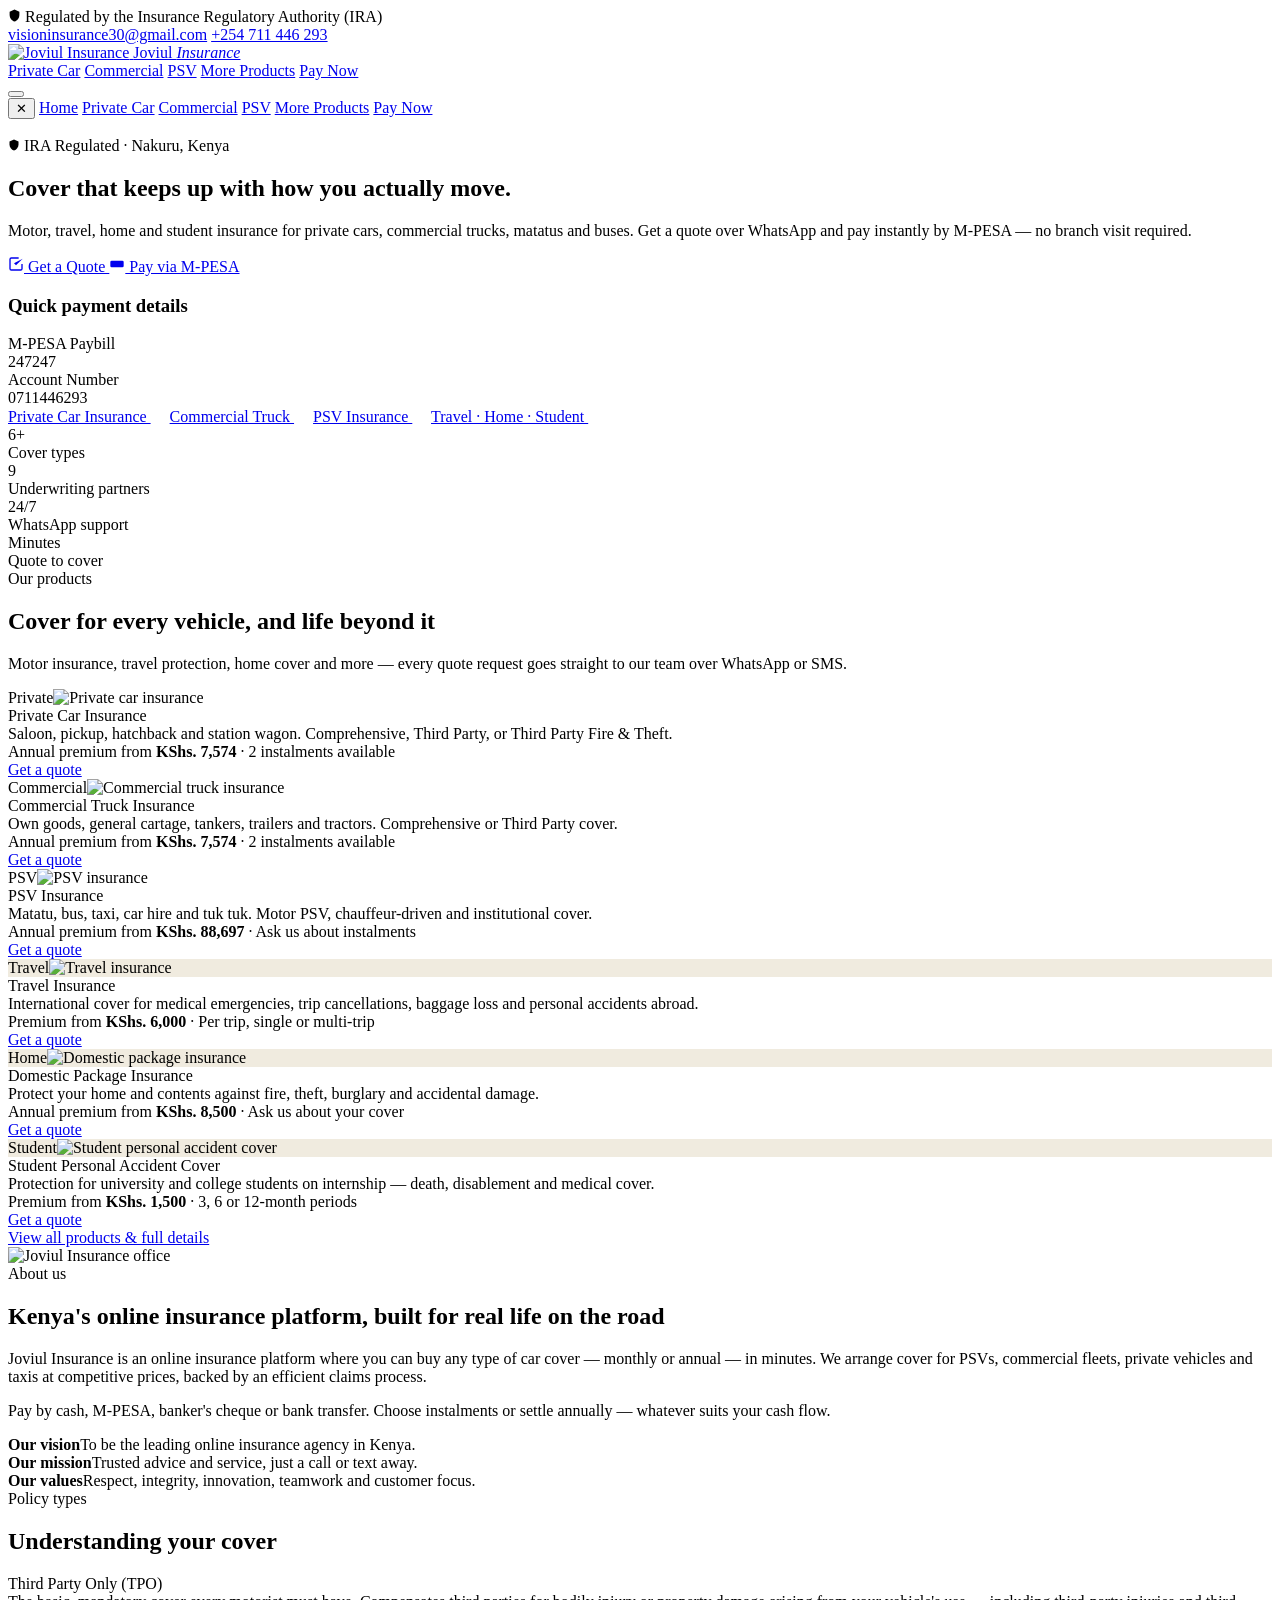
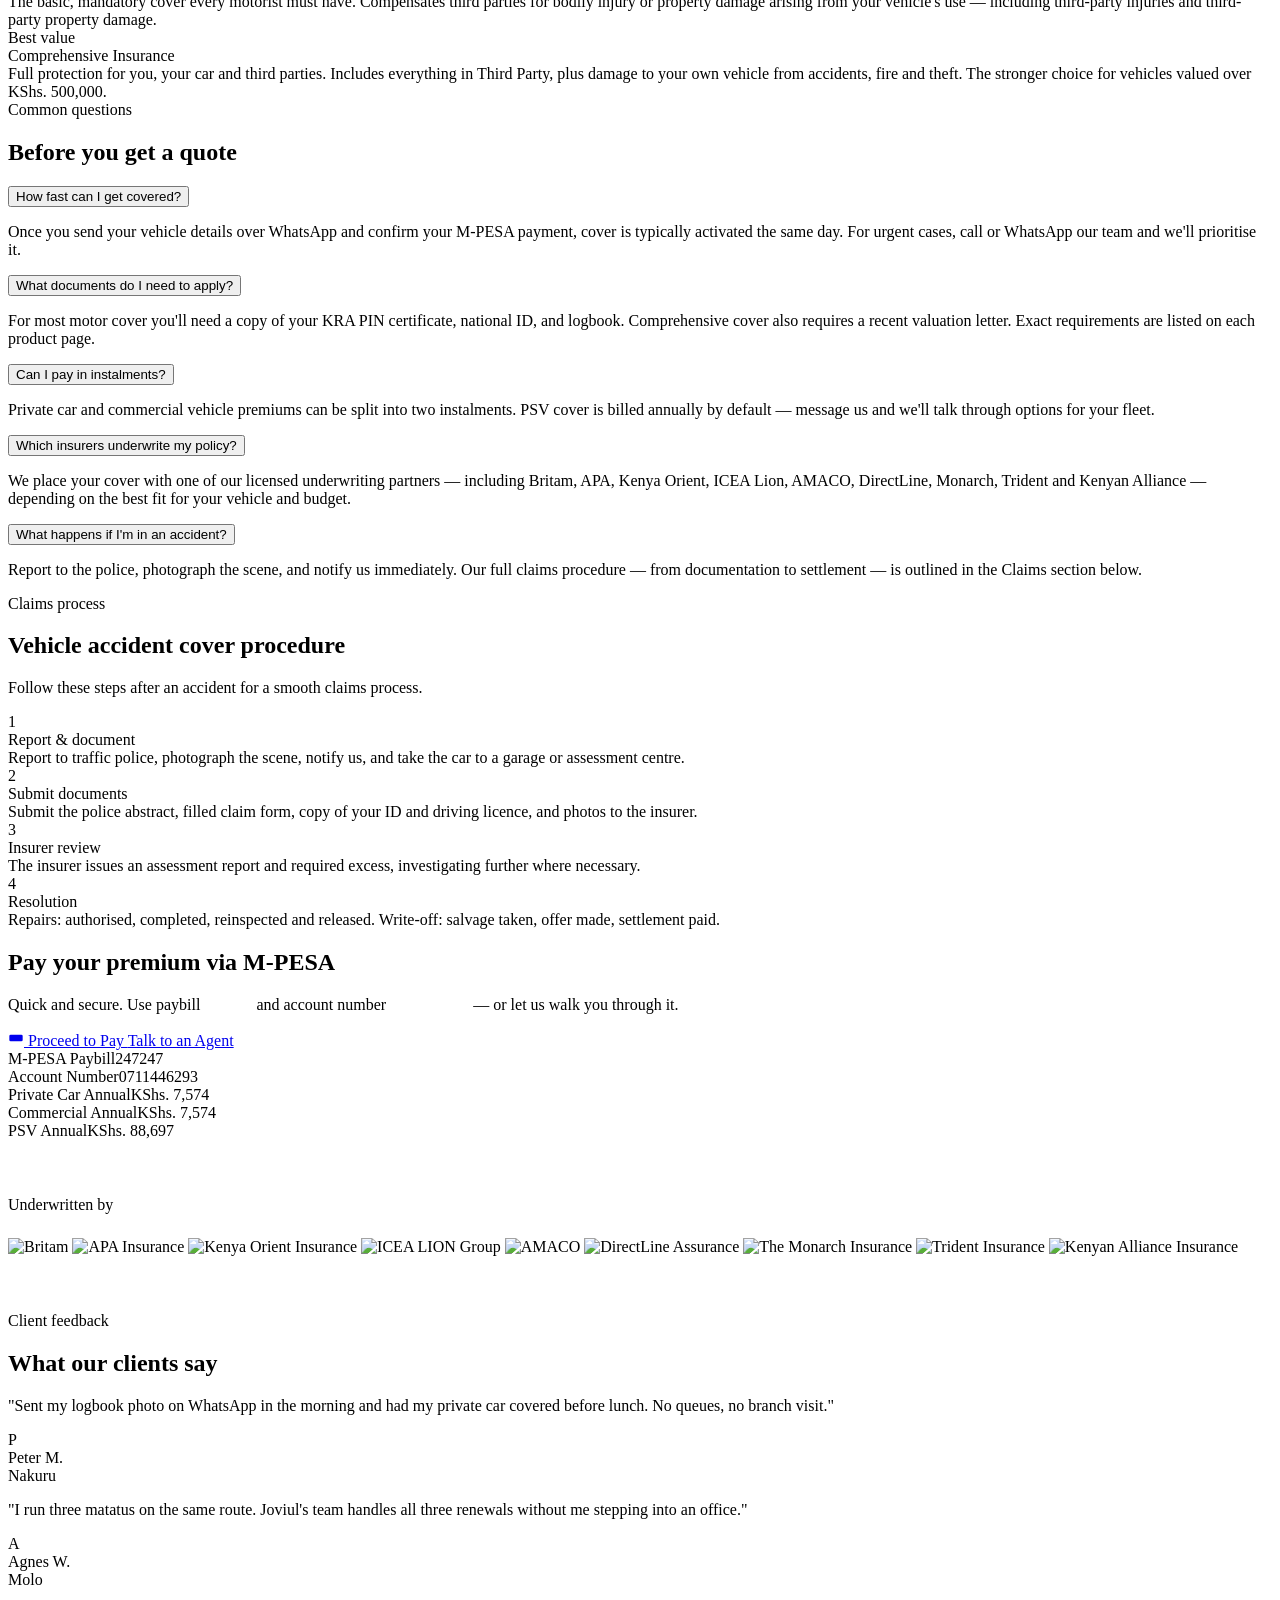
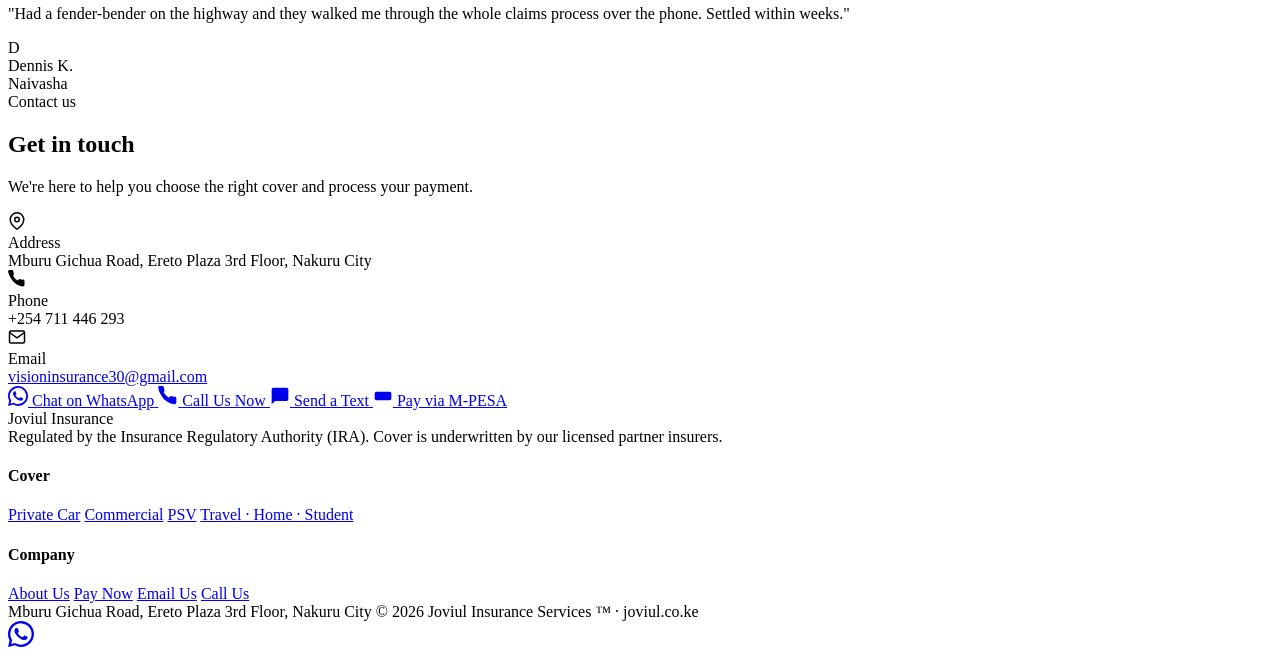
==== index.html @ aebbc1e8 "Add files via upload" ====
<!DOCTYPE html>
<html lang="en">
<head>
<meta charset="UTF-8">
<meta name="viewport" content="width=device-width, initial-scale=1.0">
<title>Joviul Insurance — Online Motor &amp; Personal Insurance in Kenya</title>
<meta name="description" content="Fast, affordable motor, travel, home and student insurance in Kenya. Get a quote in minutes and pay instantly via M-PESA. IRA regulated.">
<link rel="icon" href="favicon.ico">
<link rel="apple-touch-icon" href="assets/img/apple-touch-icon.png">
<link rel="stylesheet" href="assets/css/style.css">
</head>
<body>

<div class="topbar">
  <div class="reg">
    <svg width="13" height="13" viewBox="0 0 24 24" fill="currentColor"><path d="M12 1L3 5v6c0 5.55 3.84 10.74 9 12 5.16-1.26 9-6.45 9-12V5l-9-4z"/></svg>
    Regulated by the Insurance Regulatory Authority (IRA)
  </div>
  <div class="topbar-links">
    <a href="mailto:visioninsurance30@gmail.com">visioninsurance30@gmail.com</a>
    <a href="tel:+254711446293">+254 711 446 293</a>
  </div>
</div>

<nav>
  <a href="index.html" class="logo">
    <img src="assets/img/logo-mark.png" alt="Joviul Insurance">
    <span class="logo-word">Joviul <em>Insurance</em></span>
  </a>
  <div class="nav-links">
    <a href="private.html">Private Car</a>
    <a href="commercial.html">Commercial</a>
    <a href="psv.html">PSV</a>
    <a href="other-products.html">More Products</a>
    <a href="checkout.html" class="btn btn-ink btn-sm">Pay Now</a>
  </div>
  <button class="nav-toggle" aria-label="Open menu"><span></span></button>
</nav>

<div class="nav-drawer">
  <div class="nav-drawer-backdrop"></div>
  <div class="nav-drawer-panel">
    <button class="nav-drawer-close" aria-label="Close menu">✕</button>
    <a href="index.html">Home</a>
    <a href="private.html">Private Car</a>
    <a href="commercial.html">Commercial</a>
    <a href="psv.html">PSV</a>
    <a href="other-products.html">More Products</a>
    <a href="checkout.html">Pay Now</a>
  </div>
</div>

<!-- HERO -->
<section class="hero">
  <div class="hero-photo"><img src="assets/img/hero-nakuru-road.jpg" alt=""></div>
  <div class="hero-glow"></div>
  <div class="wrap hero-inner">
    <div>
      <div class="eyebrow-pill">
        <svg width="12" height="12" viewBox="0 0 24 24"><path d="M12 1L3 5v6c0 5.55 3.84 10.74 9 12 5.16-1.26 9-6.45 9-12V5l-9-4z"/></svg>
        IRA Regulated · Nakuru, Kenya
      </div>
      <h1>Cover that keeps up with <span class="accent">how you actually move.</span></h1>
      <p class="hero-sub">Motor, travel, home and student insurance for private cars, commercial trucks, matatus and buses. Get a quote over WhatsApp and pay instantly by M-PESA — no branch visit required.</p>
      <div class="hero-ctas">
        <a href="private.html" class="btn btn-gold">
          <svg width="16" height="16" fill="currentColor" viewBox="0 0 24 24"><path d="M9 11l3 3L22 4"/><path d="M21 12v7a2 2 0 01-2 2H5a2 2 0 01-2-2V5a2 2 0 012-2h11" stroke="currentColor" stroke-width="2" fill="none"/></svg>
          Get a Quote
        </a>
        <a href="checkout.html" class="btn btn-outline-dark">
          <svg width="16" height="16" fill="currentColor" viewBox="0 0 24 24"><path d="M20 7H4a2 2 0 00-2 2v6a2 2 0 002 2h16a2 2 0 002-2V9a2 2 0 00-2-2z"/></svg>
          Pay via M-PESA
        </a>
      </div>
    </div>
    <div class="pay-card">
      <h3>Quick payment details</h3>
      <div class="pay-figures">
        <div class="pay-figure"><div class="lbl">M-PESA Paybill</div><div class="val">247247</div></div>
        <div class="pay-figure"><div class="lbl">Account Number</div><div class="val">0711446293</div></div>
      </div>
      <div class="quick-links">
        <a href="private.html" class="quick-link">Private Car Insurance <svg width="15" height="15" viewBox="0 0 24 24"><path d="M5 12h14M13 6l6 6-6 6" stroke-width="2" fill="none"/></svg></a>
        <a href="commercial.html" class="quick-link">Commercial Truck <svg width="15" height="15" viewBox="0 0 24 24"><path d="M5 12h14M13 6l6 6-6 6" stroke-width="2" fill="none"/></svg></a>
        <a href="psv.html" class="quick-link">PSV Insurance <svg width="15" height="15" viewBox="0 0 24 24"><path d="M5 12h14M13 6l6 6-6 6" stroke-width="2" fill="none"/></svg></a>
        <a href="other-products.html" class="quick-link">Travel · Home · Student <svg width="15" height="15" viewBox="0 0 24 24"><path d="M5 12h14M13 6l6 6-6 6" stroke-width="2" fill="none"/></svg></a>
      </div>
    </div>
  </div>
</section>

<!-- STATS -->
<div class="stats-strip bg-panel">
  <div class="wrap stats-row">
    <div class="stat"><div class="stat-n">6+</div><div class="stat-l">Cover types</div></div>
    <div class="stat"><div class="stat-n">9</div><div class="stat-l">Underwriting partners</div></div>
    <div class="stat"><div class="stat-n">24/7</div><div class="stat-l">WhatsApp support</div></div>
    <div class="stat"><div class="stat-n">Minutes</div><div class="stat-l">Quote to cover</div></div>
  </div>
</div>

<!-- PRODUCTS -->
<section class="section bg-panel">
  <div class="wrap">
    <div class="section-head">
      <div class="kicker">Our products</div>
      <h2>Cover for every vehicle, and life beyond it</h2>
      <p>Motor insurance, travel protection, home cover and more — every quote request goes straight to our team over WhatsApp or SMS.</p>
    </div>
    <div class="products-grid">
      <div class="prod-card">
        <div class="prod-img-wrap"><span class="prod-tag">Private</span><img src="assets/img/private-cars.webp" alt="Private car insurance"></div>
        <div class="prod-body">
          <div class="prod-title">Private Car Insurance</div>
          <div class="prod-desc">Saloon, pickup, hatchback and station wagon. Comprehensive, Third Party, or Third Party Fire &amp; Theft.</div>
          <div class="prod-price">Annual premium from <strong>KShs. 7,574</strong> · 2 instalments available</div>
          <a href="private.html" class="prod-btn">Get a quote</a>
        </div>
      </div>
      <div class="prod-card">
        <div class="prod-img-wrap"><span class="prod-tag">Commercial</span><img src="assets/img/commercial-lorry.jpg" alt="Commercial truck insurance"></div>
        <div class="prod-body">
          <div class="prod-title">Commercial Truck Insurance</div>
          <div class="prod-desc">Own goods, general cartage, tankers, trailers and tractors. Comprehensive or Third Party cover.</div>
          <div class="prod-price">Annual premium from <strong>KShs. 7,574</strong> · 2 instalments available</div>
          <a href="commercial.html" class="prod-btn">Get a quote</a>
        </div>
      </div>
      <div class="prod-card">
        <div class="prod-img-wrap"><span class="prod-tag">PSV</span><img src="assets/img/psv-matatu.webp" alt="PSV insurance"></div>
        <div class="prod-body">
          <div class="prod-title">PSV Insurance</div>
          <div class="prod-desc">Matatu, bus, taxi, car hire and tuk tuk. Motor PSV, chauffeur-driven and institutional cover.</div>
          <div class="prod-price">Annual premium from <strong>KShs. 88,697</strong> · Ask us about instalments</div>
          <a href="psv.html" class="prod-btn">Get a quote</a>
        </div>
      </div>
      <div class="prod-card">
        <div class="prod-img-wrap"><span class="prod-tag">Travel</span><img src="https://images.unsplash.com/photo-1488085061387-422e29b40080?w=600&q=75" alt="Travel insurance" onerror="this.parentElement.style.background='#F0EBDF'"></div>
        <div class="prod-body">
          <div class="prod-title">Travel Insurance</div>
          <div class="prod-desc">International cover for medical emergencies, trip cancellations, baggage loss and personal accidents abroad.</div>
          <div class="prod-price">Premium from <strong>KShs. 6,000</strong> · Per trip, single or multi-trip</div>
          <a href="other-products.html#travel" class="prod-btn">Get a quote</a>
        </div>
      </div>
      <div class="prod-card">
        <div class="prod-img-wrap"><span class="prod-tag">Home</span><img src="https://images.unsplash.com/photo-1560518883-ce09059eeffa?w=600&q=75" alt="Domestic package insurance" onerror="this.parentElement.style.background='#F0EBDF'"></div>
        <div class="prod-body">
          <div class="prod-title">Domestic Package Insurance</div>
          <div class="prod-desc">Protect your home and contents against fire, theft, burglary and accidental damage.</div>
          <div class="prod-price">Annual premium from <strong>KShs. 8,500</strong> · Ask us about your cover</div>
          <a href="other-products.html#domestic" class="prod-btn">Get a quote</a>
        </div>
      </div>
      <div class="prod-card">
        <div class="prod-img-wrap"><span class="prod-tag">Student</span><img src="https://images.unsplash.com/photo-1541339907198-e08756dedf3f?w=600&q=75" alt="Student personal accident cover" onerror="this.parentElement.style.background='#F0EBDF'"></div>
        <div class="prod-body">
          <div class="prod-title">Student Personal Accident Cover</div>
          <div class="prod-desc">Protection for university and college students on internship — death, disablement and medical cover.</div>
          <div class="prod-price">Premium from <strong>KShs. 1,500</strong> · 3, 6 or 12-month periods</div>
          <a href="other-products.html#student" class="prod-btn">Get a quote</a>
        </div>
      </div>
    </div>
    <div class="view-all-row">
      <a href="other-products.html" class="btn btn-outline">View all products &amp; full details</a>
    </div>
  </div>
</section>

<!-- ABOUT -->
<section class="section" id="about">
  <div class="wrap info-grid">
    <img class="info-img" src="assets/img/office.jpg" alt="Joviul Insurance office">
    <div class="info-text">
      <div class="kicker">About us</div>
      <h2>Kenya's online insurance platform, built for real life on the road</h2>
      <p>Joviul Insurance is an online insurance platform where you can buy any type of car cover — monthly or annual — in minutes. We arrange cover for PSVs, commercial fleets, private vehicles and taxis at competitive prices, backed by an efficient claims process.</p>
      <p>Pay by cash, M-PESA, banker's cheque or bank transfer. Choose instalments or settle annually — whatever suits your cash flow.</p>
      <div class="value-rail">
        <div class="value-item"><strong>Our vision</strong><span>To be the leading online insurance agency in Kenya.</span></div>
        <div class="value-item"><strong>Our mission</strong><span>Trusted advice and service, just a call or text away.</span></div>
        <div class="value-item"><strong>Our values</strong><span>Respect, integrity, innovation, teamwork and customer focus.</span></div>
      </div>
    </div>
  </div>
</section>

<!-- COVER TYPES -->
<section class="section bg-panel">
  <div class="wrap">
    <div class="section-head">
      <div class="kicker">Policy types</div>
      <h2>Understanding your cover</h2>
    </div>
    <div class="compare-grid">
      <div class="compare-card">
        <div class="compare-title">Third Party Only (TPO)</div>
        <div class="compare-text">The basic, mandatory cover every motorist must have. Compensates third parties for bodily injury or property damage arising from your vehicle's use — including third-party injuries and third-party property damage.</div>
      </div>
      <div class="compare-card featured">
        <div class="compare-flag">Best value</div>
        <div class="compare-title">Comprehensive Insurance</div>
        <div class="compare-text">Full protection for you, your car and third parties. Includes everything in Third Party, plus damage to your own vehicle from accidents, fire and theft. The stronger choice for vehicles valued over KShs. 500,000.</div>
      </div>
    </div>
  </div>
</section>

<!-- FAQ -->
<section class="section">
  <div class="wrap">
    <div class="section-head">
      <div class="kicker">Common questions</div>
      <h2>Before you get a quote</h2>
    </div>
    <div class="faq-list">
      <div class="faq-item">
        <button class="faq-q">How fast can I get covered?<span class="plus"></span></button>
        <div class="faq-a"><p>Once you send your vehicle details over WhatsApp and confirm your M-PESA payment, cover is typically activated the same day. For urgent cases, call or WhatsApp our team and we'll prioritise it.</p></div>
      </div>
      <div class="faq-item">
        <button class="faq-q">What documents do I need to apply?<span class="plus"></span></button>
        <div class="faq-a"><p>For most motor cover you'll need a copy of your KRA PIN certificate, national ID, and logbook. Comprehensive cover also requires a recent valuation letter. Exact requirements are listed on each product page.</p></div>
      </div>
      <div class="faq-item">
        <button class="faq-q">Can I pay in instalments?<span class="plus"></span></button>
        <div class="faq-a"><p>Private car and commercial vehicle premiums can be split into two instalments. PSV cover is billed annually by default — message us and we'll talk through options for your fleet.</p></div>
      </div>
      <div class="faq-item">
        <button class="faq-q">Which insurers underwrite my policy?<span class="plus"></span></button>
        <div class="faq-a"><p>We place your cover with one of our licensed underwriting partners — including Britam, APA, Kenya Orient, ICEA Lion, AMACO, DirectLine, Monarch, Trident and Kenyan Alliance — depending on the best fit for your vehicle and budget.</p></div>
      </div>
      <div class="faq-item">
        <button class="faq-q">What happens if I'm in an accident?<span class="plus"></span></button>
        <div class="faq-a"><p>Report to the police, photograph the scene, and notify us immediately. Our full claims procedure — from documentation to settlement — is outlined in the Claims section below.</p></div>
      </div>
    </div>
  </div>
</section>

<!-- CLAIMS -->
<section class="section bg-panel">
  <div class="wrap">
    <div class="section-head">
      <div class="kicker">Claims process</div>
      <h2>Vehicle accident cover procedure</h2>
      <p>Follow these steps after an accident for a smooth claims process.</p>
    </div>
    <div class="timeline">
      <div class="tl-step">
        <div class="tl-num">1</div>
        <div class="tl-title">Report &amp; document</div>
        <div class="tl-text">Report to traffic police, photograph the scene, notify us, and take the car to a garage or assessment centre.</div>
      </div>
      <div class="tl-step">
        <div class="tl-num">2</div>
        <div class="tl-title">Submit documents</div>
        <div class="tl-text">Submit the police abstract, filled claim form, copy of your ID and driving licence, and photos to the insurer.</div>
      </div>
      <div class="tl-step">
        <div class="tl-num">3</div>
        <div class="tl-title">Insurer review</div>
        <div class="tl-text">The insurer issues an assessment report and required excess, investigating further where necessary.</div>
      </div>
      <div class="tl-step">
        <div class="tl-num">4</div>
        <div class="tl-title">Resolution</div>
        <div class="tl-text">Repairs: authorised, completed, reinspected and released. Write-off: salvage taken, offer made, settlement paid.</div>
      </div>
    </div>
  </div>
</section>

<!-- PAYMENT BAND -->
<section class="pay-band">
  <div class="wrap pay-band-inner">
    <div>
      <h2>Pay your premium via M-PESA</h2>
      <p>Quick and secure. Use paybill <strong style="color:#fff">247247</strong> and account number <strong style="color:#fff">0711446293</strong> — or let us walk you through it.</p>
      <div class="pay-band-ctas">
        <a href="checkout.html" class="btn btn-gold">
          <svg width="16" height="16" fill="currentColor" viewBox="0 0 24 24"><path d="M20 7H4a2 2 0 00-2 2v6a2 2 0 002 2h16a2 2 0 002-2V9a2 2 0 00-2-2z"/></svg>
          Proceed to Pay
        </a>
        <a href="https://wa.me/254711446293" class="btn btn-outline-dark">Talk to an Agent</a>
      </div>
    </div>
    <div class="pay-list">
      <div class="pay-list-row"><span class="k">M-PESA Paybill</span><span class="v">247247</span></div>
      <div class="pay-list-row"><span class="k">Account Number</span><span class="v">0711446293</span></div>
      <div class="pay-list-row"><span class="k">Private Car Annual</span><span class="v">KShs. 7,574</span></div>
      <div class="pay-list-row"><span class="k">Commercial Annual</span><span class="v">KShs. 7,574</span></div>
      <div class="pay-list-row"><span class="k">PSV Annual</span><span class="v">KShs. 88,697</span></div>
    </div>
  </div>
</section>

<!-- PARTNERS -->
<section class="section bg-panel" style="padding:3.5rem 0">
  <div class="wrap">
    <div class="kicker">Underwritten by</div>
    <div class="partners-row" style="margin-top:1.5rem">
      <img class="partner-logo" src="assets/img/partners/britam.jpg" alt="Britam">
      <img class="partner-logo" src="assets/img/partners/apa.jpg" alt="APA Insurance">
      <img class="partner-logo" src="assets/img/partners/kenya-orient.jpg" alt="Kenya Orient Insurance">
      <img class="partner-logo" src="assets/img/partners/icea-lion.jpg" alt="ICEA LION Group">
      <img class="partner-logo" src="assets/img/partners/amaco.jpg" alt="AMACO">
      <img class="partner-logo" src="assets/img/partners/directline.jpg" alt="DirectLine Assurance">
      <img class="partner-logo" src="assets/img/partners/monarch.jpg" alt="The Monarch Insurance">
      <img class="partner-logo" src="assets/img/partners/trident.jpg" alt="Trident Insurance">
      <img class="partner-logo" src="assets/img/partners/kenyan-alliance.jpg" alt="Kenyan Alliance Insurance">
    </div>
  </div>
</section>

<!-- TESTIMONIALS -->
<section class="section">
  <div class="wrap">
    <div class="section-head">
      <div class="kicker">Client feedback</div>
      <h2>What our clients say</h2>
    </div>
    <!-- Sample quotes — swap in real client feedback as it comes in -->
    <div class="testi-grid">
      <div class="testi-card">
        <p class="testi-quote">"Sent my logbook photo on WhatsApp in the morning and had my private car covered before lunch. No queues, no branch visit."</p>
        <div class="testi-who"><div class="testi-avatar">P</div><div><div class="testi-name">Peter M.</div><div class="testi-loc">Nakuru</div></div></div>
      </div>
      <div class="testi-card">
        <p class="testi-quote">"I run three matatus on the same route. Joviul's team handles all three renewals without me stepping into an office."</p>
        <div class="testi-who"><div class="testi-avatar">A</div><div><div class="testi-name">Agnes W.</div><div class="testi-loc">Molo</div></div></div>
      </div>
      <div class="testi-card">
        <p class="testi-quote">"Had a fender-bender on the highway and they walked me through the whole claims process over the phone. Settled within weeks."</p>
        <div class="testi-who"><div class="testi-avatar">D</div><div><div class="testi-name">Dennis K.</div><div class="testi-loc">Naivasha</div></div></div>
      </div>
    </div>
  </div>
</section>

<!-- CONTACT -->
<section class="section bg-panel">
  <div class="wrap">
    <div class="section-head">
      <div class="kicker">Contact us</div>
      <h2>Get in touch</h2>
      <p>We're here to help you choose the right cover and process your payment.</p>
    </div>
    <div class="contact-grid">
      <div>
        <div class="contact-detail">
          <div class="cd-icon"><svg width="18" height="18" viewBox="0 0 24 24" fill="none" stroke="currentColor" stroke-width="2"><path d="M21 10c0 7-9 13-9 13s-9-6-9-13a9 9 0 0118 0z"/><circle cx="12" cy="10" r="3"/></svg></div>
          <div><div class="cd-label">Address</div><div class="cd-val">Mburu Gichua Road, Ereto Plaza 3rd Floor, Nakuru City</div></div>
        </div>
        <div class="contact-detail">
          <div class="cd-icon"><svg width="18" height="18" viewBox="0 0 24 24" fill="currentColor"><path d="M22 16.92v3a2 2 0 01-2.18 2 19.79 19.79 0 01-8.63-3.07A19.5 19.5 0 013.07 9.8 19.79 19.79 0 01.07 1.17 2 2 0 012.07 0h3a2 2 0 012 1.72c.127.96.361 1.903.7 2.81a2 2 0 01-.45 2.11L6.91 7.91a16 16 0 006.06 6.06l1.27-1.27a2 2 0 012.11-.45c.907.339 1.85.573 2.81.7A2 2 0 0122 14.92z"/></svg></div>
          <div><div class="cd-label">Phone</div><div class="cd-val">+254 711 446 293</div></div>
        </div>
        <div class="contact-detail">
          <div class="cd-icon"><svg width="18" height="18" viewBox="0 0 24 24" fill="none" stroke="currentColor" stroke-width="2"><path d="M4 4h16c1.1 0 2 .9 2 2v12c0 1.1-.9 2-2 2H4c-1.1 0-2-.9-2-2V6c0-1.1.9-2 2-2z"/><polyline points="22,6 12,13 2,6"/></svg></div>
          <div><div class="cd-label">Email</div><div class="cd-val"><a href="mailto:visioninsurance30@gmail.com">visioninsurance30@gmail.com</a></div></div>
        </div>
      </div>
      <div class="cta-stack">
        <a href="https://wa.me/254711446293" class="cta-row wa">
          <svg width="20" height="20" fill="currentColor" viewBox="0 0 24 24"><path d="M17.472 14.382c-.297-.149-1.758-.867-2.03-.967-.273-.099-.471-.148-.67.15-.197.297-.767.966-.94 1.164-.173.199-.347.223-.644.075-.297-.15-1.255-.463-2.39-1.475-.883-.788-1.48-1.761-1.653-2.059-.173-.297-.018-.458.13-.606.134-.133.298-.347.446-.52.149-.174.198-.298.298-.497.099-.198.05-.371-.025-.52-.075-.149-.669-1.612-.916-2.207-.242-.579-.487-.5-.669-.51-.173-.008-.371-.01-.57-.01-.198 0-.52.074-.792.372-.272.297-1.04 1.016-1.04 2.479 0 1.462 1.065 2.875 1.213 3.074.149.198 2.096 3.2 5.077 4.487.709.306 1.262.489 1.694.625.712.227 1.36.195 1.871.118.571-.085 1.758-.719 2.006-1.413.248-.694.248-1.289.173-1.413-.074-.124-.272-.198-.57-.347z"/><path d="M12 0C5.373 0 0 5.373 0 12c0 2.089.534 4.057 1.475 5.776L.057 24l6.345-1.652A11.951 11.951 0 0012 24c6.627 0 12-5.373 12-12S18.627 0 12 0zm0 21.818a9.818 9.818 0 01-5.027-1.38l-.361-.214-3.737.979.995-3.633-.237-.376A9.818 9.818 0 1112 21.818z"/></svg>
          <span>Chat on WhatsApp</span>
        </a>
        <a href="tel:+254711446293" class="cta-row call">
          <svg width="20" height="20" fill="currentColor" viewBox="0 0 24 24"><path d="M22 16.92v3a2 2 0 01-2.18 2 19.79 19.79 0 01-8.63-3.07A19.5 19.5 0 013.07 9.8 19.79 19.79 0 01.07 1.17 2 2 0 012.07 0h3a2 2 0 012 1.72c.127.96.361 1.903.7 2.81a2 2 0 01-.45 2.11L6.91 7.91a16 16 0 006.06 6.06l1.27-1.27a2 2 0 012.11-.45c.907.339 1.85.573 2.81.7A2 2 0 0122 14.92z"/></svg>
          <span>Call Us Now</span>
        </a>
        <a href="sms:+254711446293" class="cta-row sms">
          <svg width="20" height="20" fill="currentColor" viewBox="0 0 24 24"><path d="M20 2H4c-1.1 0-2 .9-2 2v18l4-4h14c1.1 0 2-.9 2-2V4c0-1.1-.9-2-2-2z"/></svg>
          <span>Send a Text</span>
        </a>
        <a href="checkout.html" class="cta-row pay">
          <svg width="20" height="20" fill="currentColor" viewBox="0 0 24 24"><path d="M20 7H4a2 2 0 00-2 2v6a2 2 0 002 2h16a2 2 0 002-2V9a2 2 0 00-2-2z"/></svg>
          <span>Pay via M-PESA</span>
        </a>
      </div>
    </div>
  </div>
</section>

<footer>
  <div class="wrap">
    <div class="footer-top">
      <div>
        <div class="footer-brand"><img src="assets/img/logo-mark.png" alt=""><span class="footer-brand-word">Joviul Insurance</span></div>
        <div class="footer-reg">Regulated by the Insurance Regulatory Authority (IRA). Cover is underwritten by our licensed partner insurers.</div>
      </div>
      <div class="footer-links">
        <div class="footer-col">
          <h4>Cover</h4>
          <a href="private.html">Private Car</a>
          <a href="commercial.html">Commercial</a>
          <a href="psv.html">PSV</a>
          <a href="other-products.html">Travel · Home · Student</a>
        </div>
        <div class="footer-col">
          <h4>Company</h4>
          <a href="index.html#about">About Us</a>
          <a href="checkout.html">Pay Now</a>
          <a href="mailto:visioninsurance30@gmail.com">Email Us</a>
          <a href="tel:+254711446293">Call Us</a>
        </div>
      </div>
    </div>
    <div class="footer-bottom">
      <span>Mburu Gichua Road, Ereto Plaza 3rd Floor, Nakuru City</span>
      <span>© 2026 Joviul Insurance Services ™ · joviul.co.ke</span>
    </div>
  </div>
</footer>

<a class="wa-float" href="https://wa.me/254711446293" target="_blank" rel="noopener" aria-label="Chat on WhatsApp">
  <svg width="26" height="26" fill="currentColor" viewBox="0 0 24 24"><path d="M17.472 14.382c-.297-.149-1.758-.867-2.03-.967-.273-.099-.471-.148-.67.15-.197.297-.767.966-.94 1.164-.173.199-.347.223-.644.075-.297-.15-1.255-.463-2.39-1.475-.883-.788-1.48-1.761-1.653-2.059-.173-.297-.018-.458.13-.606.134-.133.298-.347.446-.52.149-.174.198-.298.298-.497.099-.198.05-.371-.025-.52-.075-.149-.669-1.612-.916-2.207-.242-.579-.487-.5-.669-.51-.173-.008-.371-.01-.57-.01-.198 0-.52.074-.792.372-.272.297-1.04 1.016-1.04 2.479 0 1.462 1.065 2.875 1.213 3.074.149.198 2.096 3.2 5.077 4.487.709.306 1.262.489 1.694.625.712.227 1.36.195 1.871.118.571-.085 1.758-.719 2.006-1.413.248-.694.248-1.289.173-1.413-.074-.124-.272-.198-.57-.347z"/><path d="M12 0C5.373 0 0 5.373 0 12c0 2.089.534 4.057 1.475 5.776L.057 24l6.345-1.652A11.951 11.951 0 0012 24c6.627 0 12-5.373 12-12S18.627 0 12 0zm0 21.818a9.818 9.818 0 01-5.027-1.38l-.361-.214-3.737.979.995-3.633-.237-.376A9.818 9.818 0 1112 21.818z"/></svg>
</a>

<script src="assets/js/main.js"></script>
</body>
</html>
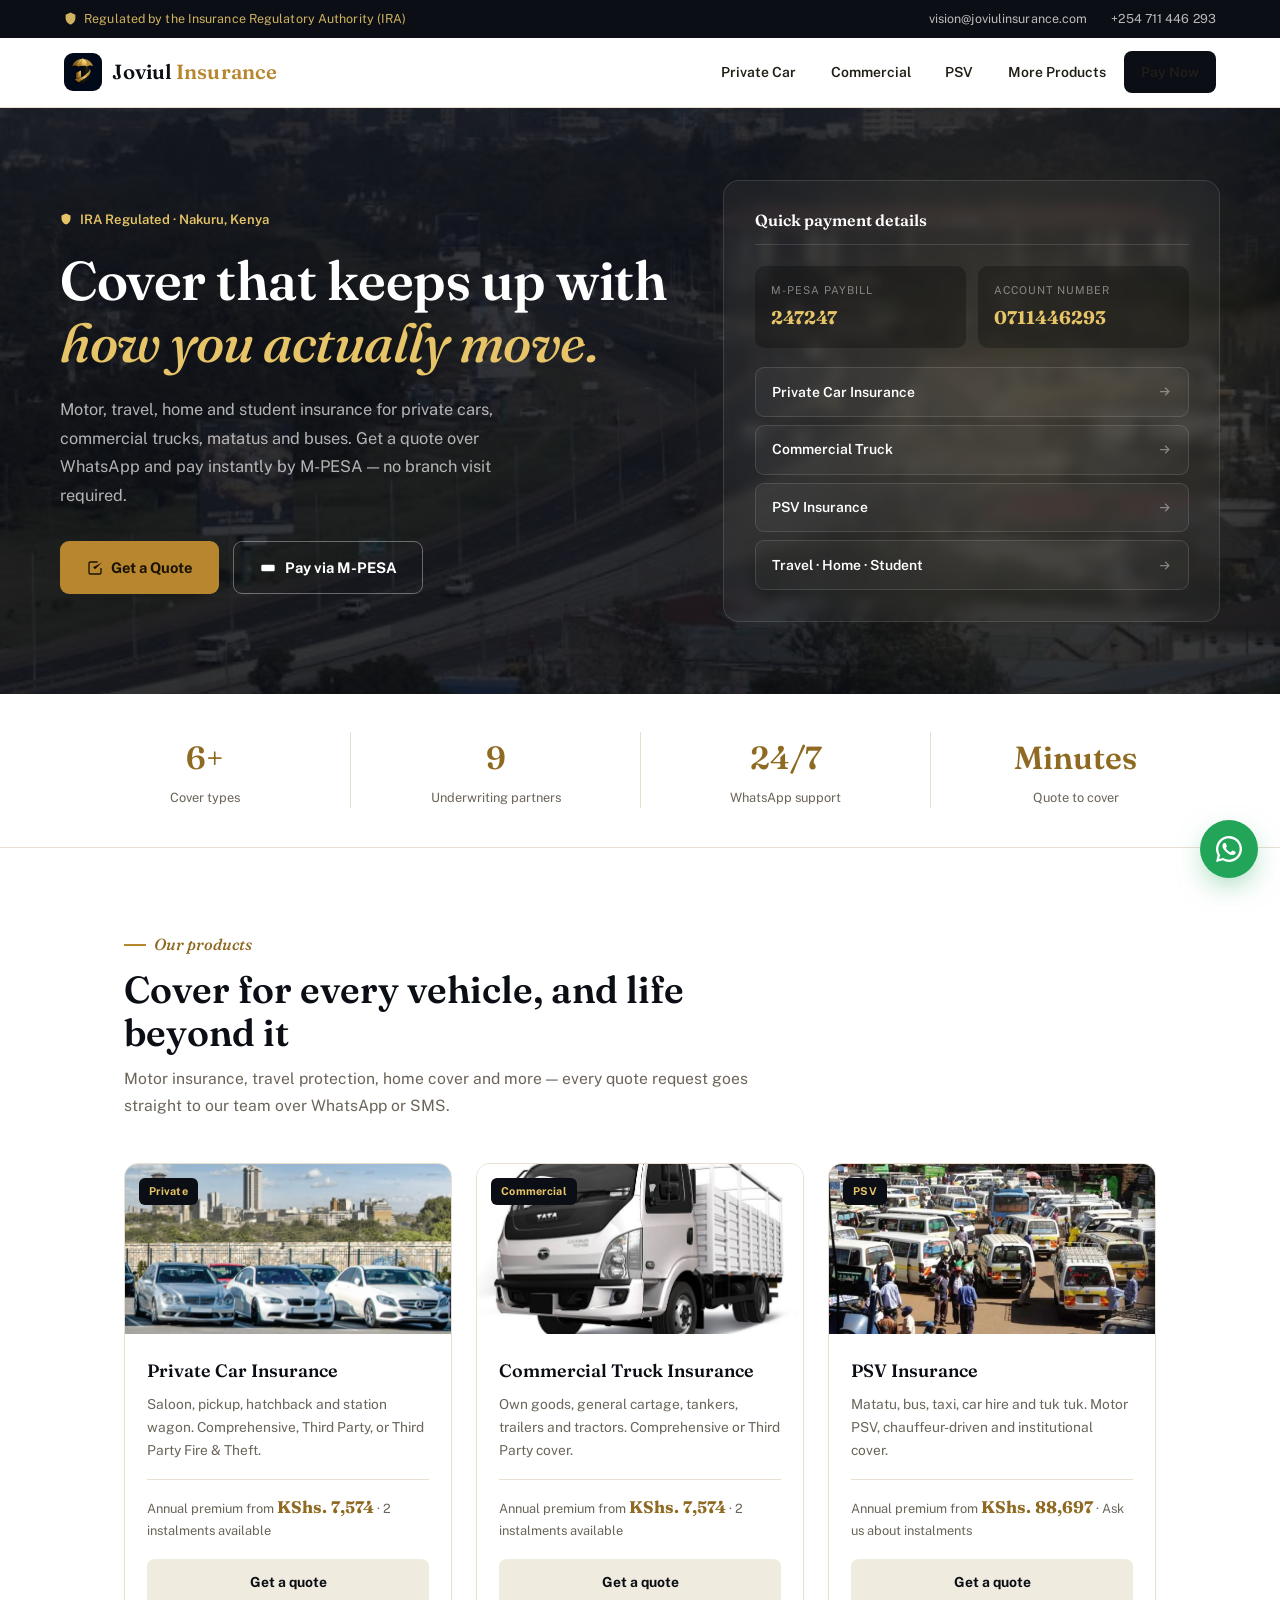
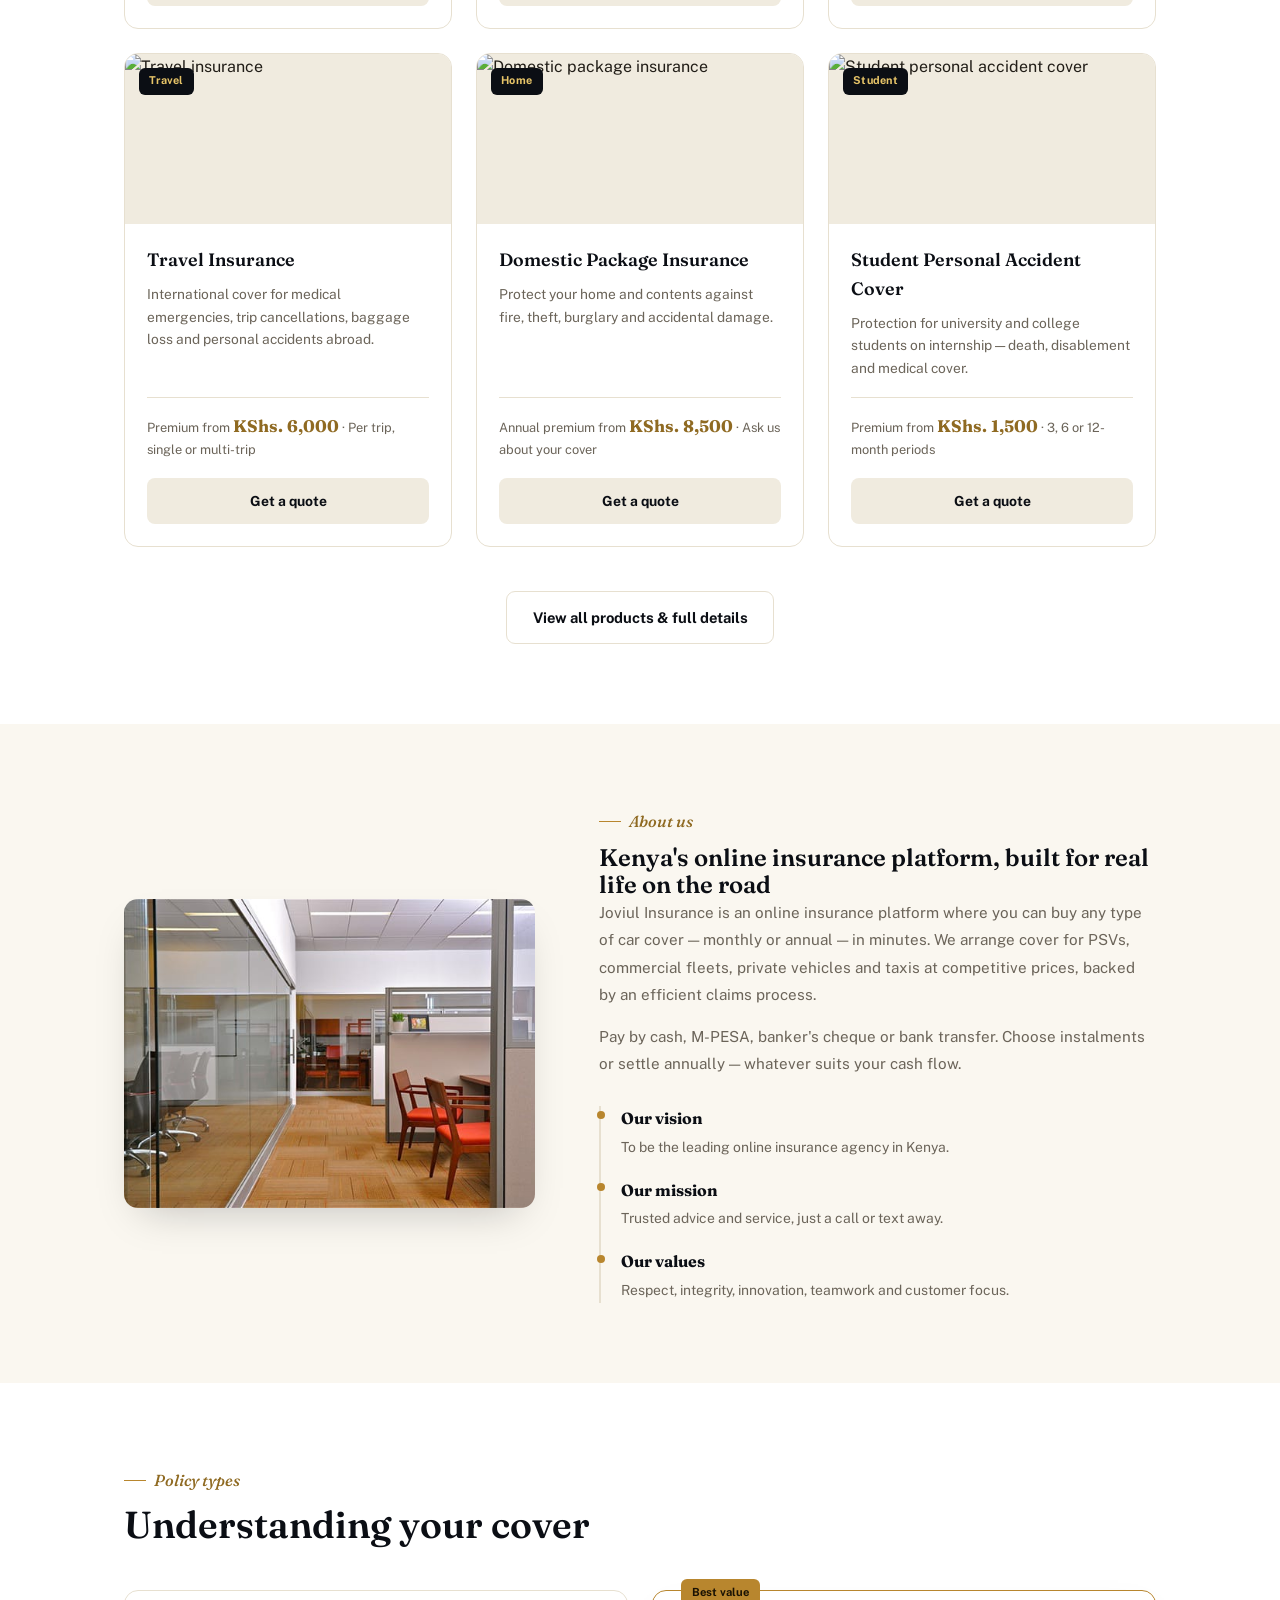
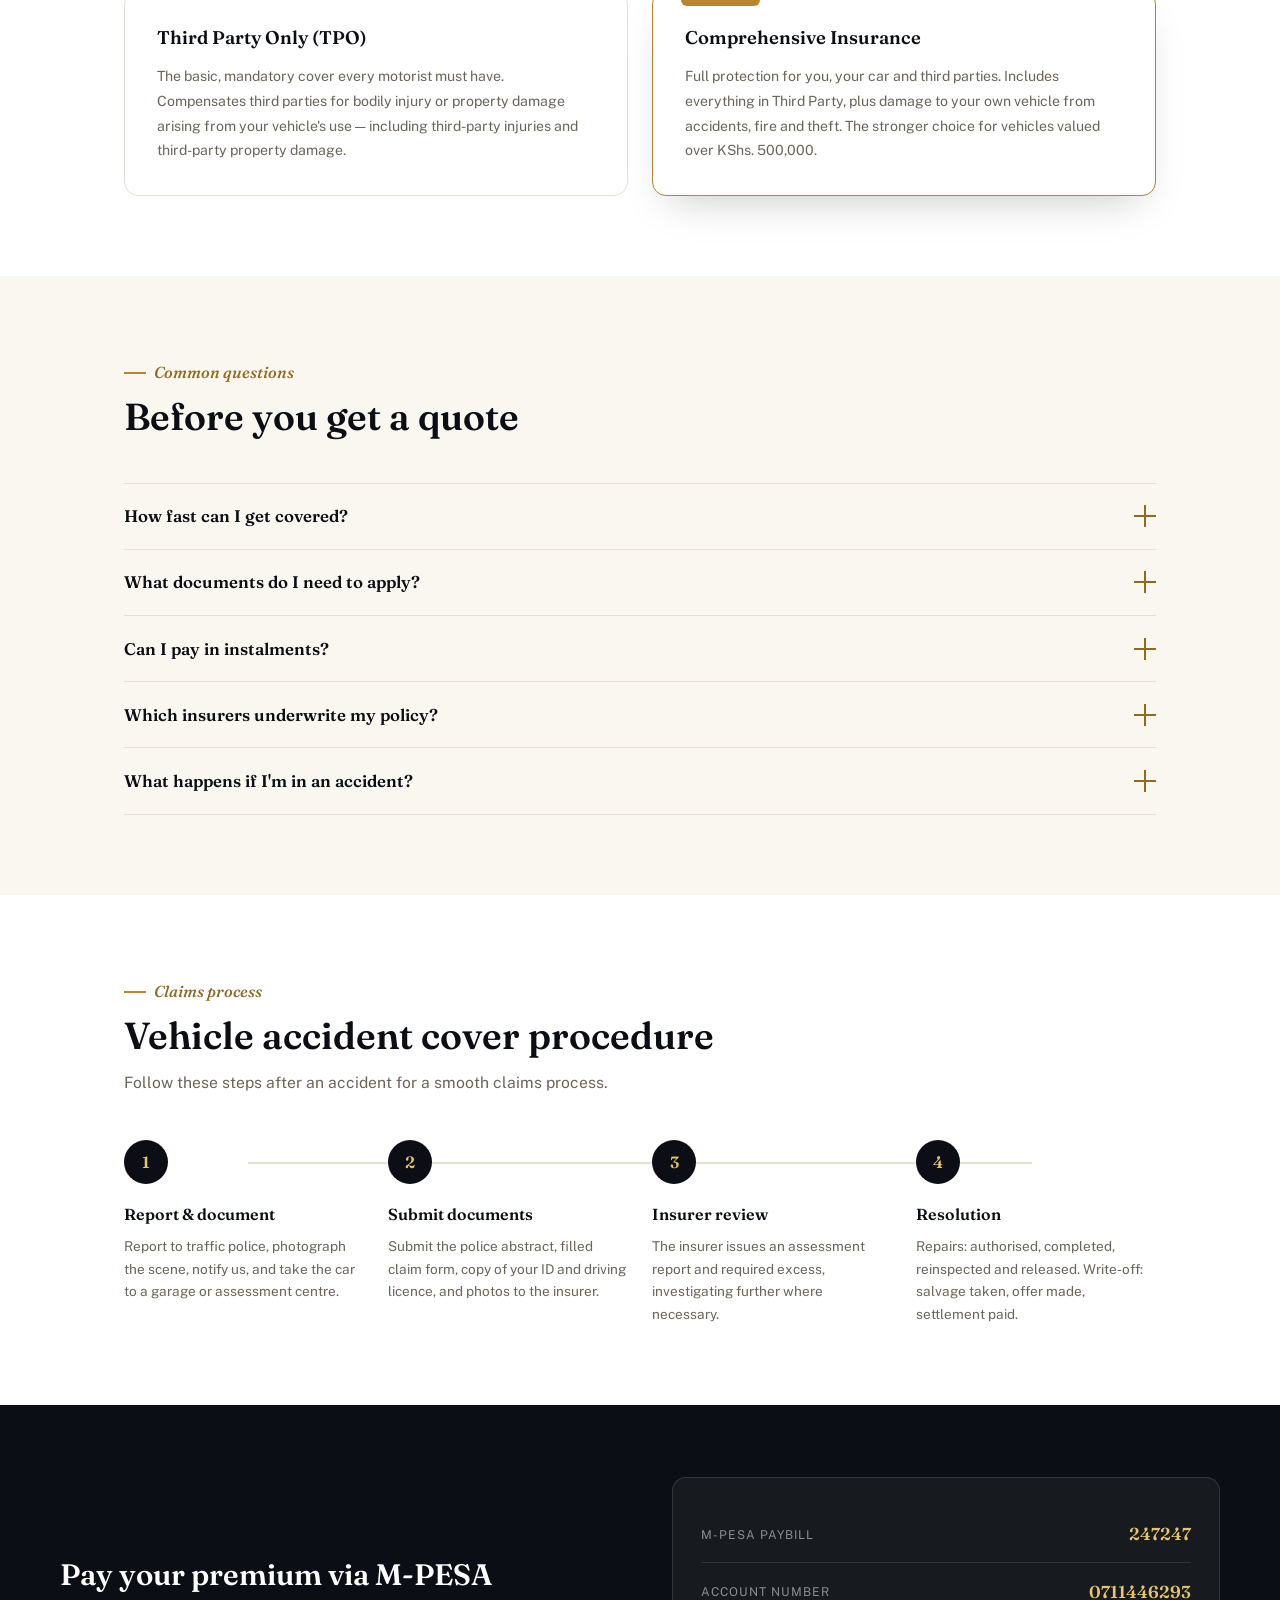
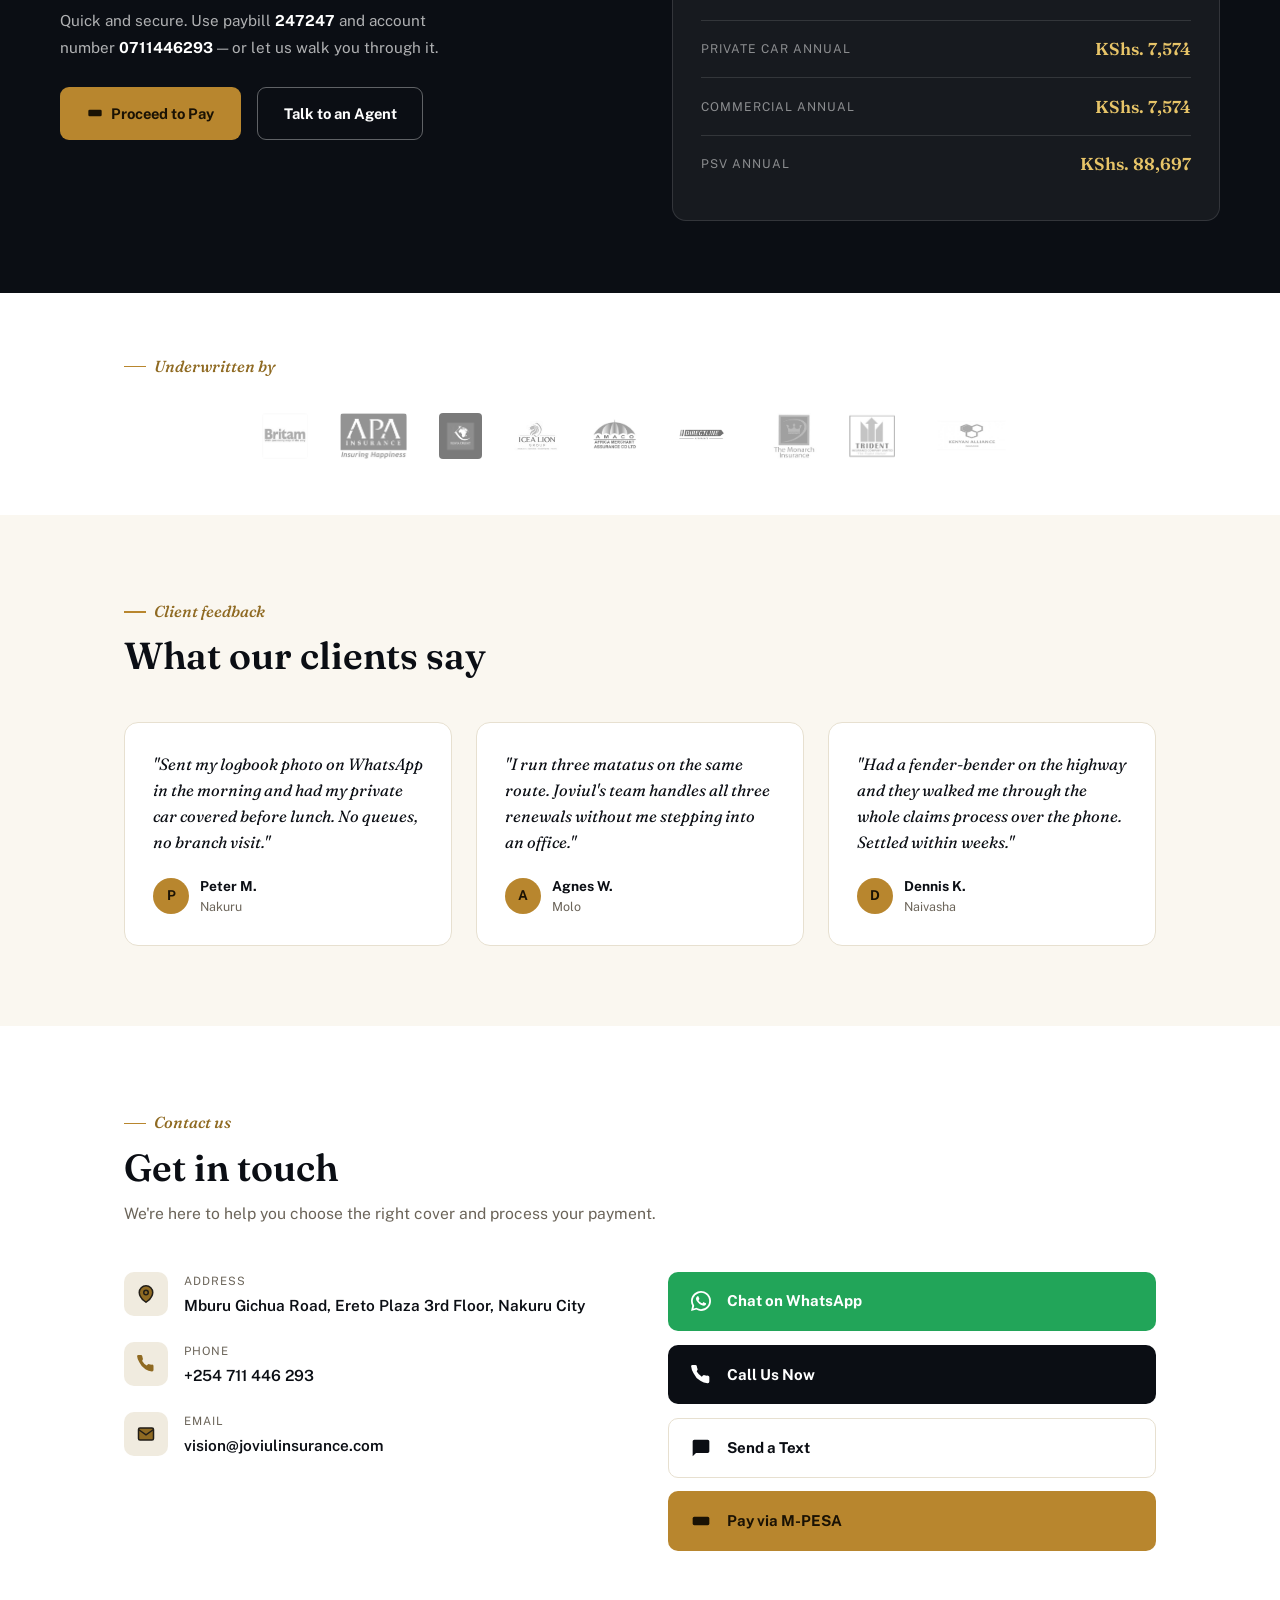
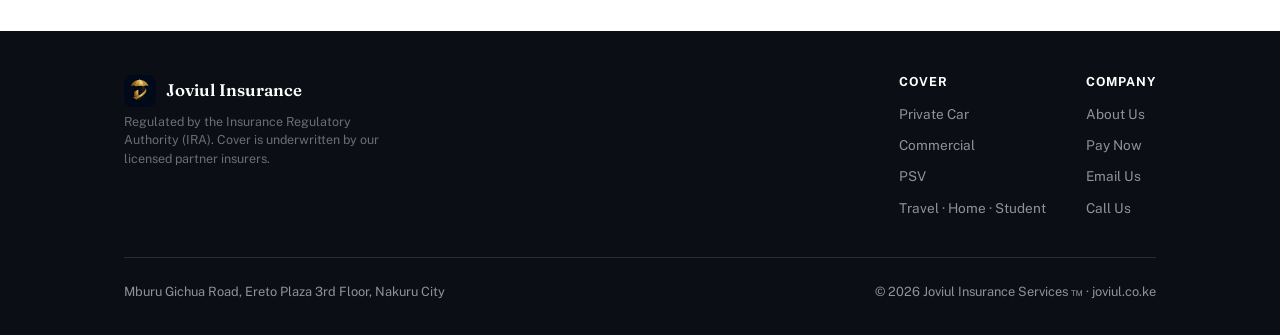
==== commit d02d81ac: "Update email contact to new address" ====
--- a/index.html
+++ b/index.html
@@ -3,7 +3,7 @@
 <head>
 <meta charset="UTF-8">
 <meta name="viewport" content="width=device-width, initial-scale=1.0">
-<title>Joviul Insurance — Online Motor &amp; Personal Insurance in Kenya</title>
+<title>Joviul Insurance </title>
 <meta name="description" content="Fast, affordable motor, travel, home and student insurance in Kenya. Get a quote in minutes and pay instantly via M-PESA. IRA regulated.">
 <link rel="icon" href="favicon.ico">
 <link rel="apple-touch-icon" href="assets/img/apple-touch-icon.png">
@@ -17,7 +17,7 @@
     Regulated by the Insurance Regulatory Authority (IRA)
   </div>
   <div class="topbar-links">
-    <a href="mailto:visioninsurance30@gmail.com">visioninsurance30@gmail.com</a>
+    <a href="mailto:vision@joviulinsurance.com ">vision@joviulinsurance.com </a>
     <a href="tel:+254711446293">+254 711 446 293</a>
   </div>
 </div>
@@ -360,7 +360,7 @@
         </div>
         <div class="contact-detail">
           <div class="cd-icon"><svg width="18" height="18" viewBox="0 0 24 24" fill="none" stroke="currentColor" stroke-width="2"><path d="M4 4h16c1.1 0 2 .9 2 2v12c0 1.1-.9 2-2 2H4c-1.1 0-2-.9-2-2V6c0-1.1.9-2 2-2z"/><polyline points="22,6 12,13 2,6"/></svg></div>
-          <div><div class="cd-label">Email</div><div class="cd-val"><a href="mailto:visioninsurance30@gmail.com">visioninsurance30@gmail.com</a></div></div>
+          <div><div class="cd-label">Email</div><div class="cd-val"><a href="mailto:vision@joviulinsurance.com ">vision@joviulinsurance.com </a></div></div>
         </div>
       </div>
       <div class="cta-stack">
@@ -404,7 +404,7 @@
           <h4>Company</h4>
           <a href="index.html#about">About Us</a>
           <a href="checkout.html">Pay Now</a>
-          <a href="mailto:visioninsurance30@gmail.com">Email Us</a>
+          <a href="mailto:vision@joviulinsurance.com ">Email Us</a>
           <a href="tel:+254711446293">Call Us</a>
         </div>
       </div>
--- a/assets/css/style.css
+++ b/assets/css/style.css
@@ -0,0 +1,502 @@
+/* ==========================================================================
+   Joviul Insurance — shared design system
+   Palette drawn from the Joviul mark: near-black ink + gilt gold on warm paper.
+   Type: Fraunces (display) + Public Sans (UI/body).
+   ========================================================================== */
+
+@import url('https://fonts.googleapis.com/css2?family=Fraunces:ital,opsz,wght@0,9..144,400;0,9..144,500;0,9..144,600;0,9..144,700;1,9..144,500&family=Public+Sans:wght@400;500;600;700;800&display=swap');
+
+:root{
+  --ink:#0B0E14;
+  --ink-soft:#161B24;
+  --ink-line:rgba(255,255,255,.12);
+  --gold:#B8862E;
+  --gold-deep:#8F6A22;
+  --gold-light:#E7C468;
+  --paper:#FAF7F0;
+  --panel:#FFFFFF;
+  --text:#211D17;
+  --muted:#6B6459;
+  --line:#E7E0D0;
+  --line-soft:#F0EBDF;
+  --green:#22A559;
+  --shadow:0 18px 40px -18px rgba(11,14,20,.25);
+  --radius:14px;
+}
+
+*{box-sizing:border-box}
+html{-webkit-text-size-adjust:100%}
+body{
+  margin:0;
+  background:var(--paper);
+  color:var(--text);
+  font-family:'Public Sans',sans-serif;
+  font-size:16px;
+  line-height:1.6;
+  -webkit-font-smoothing:antialiased;
+}
+h1,h2,h3,h4{
+  font-family:'Fraunces',serif;
+  font-weight:600;
+  color:var(--ink);
+  line-height:1.15;
+  margin:0;
+}
+p{margin:0}
+a{color:inherit;text-decoration:none}
+img{max-width:100%;display:block}
+button{font-family:inherit}
+ul{margin:0;padding:0;list-style:none}
+:focus-visible{outline:2.5px solid var(--gold);outline-offset:3px}
+
+.wrap{max-width:1160px;margin:0 auto;padding:0 5%}
+
+/* ---------- Topbar ---------- */
+.topbar{
+  background:var(--ink);
+  color:rgba(255,255,255,.72);
+  font-size:.78rem;
+  padding:.55rem 5%;
+  display:flex;
+  justify-content:space-between;
+  align-items:center;
+  gap:1rem;
+  letter-spacing:.1px;
+}
+.topbar .reg{display:flex;align-items:center;gap:.45rem;color:rgba(231,196,104,.9)}
+.topbar-links{display:flex;gap:1.5rem}
+.topbar a:hover{color:#fff}
+
+/* ---------- Nav ---------- */
+nav{
+  background:var(--panel);
+  border-bottom:1px solid var(--line);
+  padding:.85rem 5%;
+  display:flex;
+  align-items:center;
+  justify-content:space-between;
+  position:sticky;
+  top:0;
+  z-index:300;
+}
+.logo{display:flex;align-items:center;gap:.65rem}
+.logo img{width:38px;height:38px;border-radius:9px;display:block}
+.logo-word{font-family:'Fraunces',serif;font-size:1.28rem;font-weight:600;color:var(--ink);letter-spacing:.2px}
+.logo-word em{font-style:normal;color:var(--gold)}
+.nav-links{display:flex;gap:.15rem;align-items:center}
+.nav-links a{
+  padding:.55rem 1rem;
+  border-radius:8px;
+  font-size:.87rem;
+  font-weight:600;
+  color:var(--text);
+  transition:background .15s,color .15s;
+}
+.nav-links a:hover{background:var(--line-soft)}
+.nav-links a.current{color:var(--gold-deep)}
+.nav-btn{background:var(--ink)!important;color:#fff!important;margin-left:.4rem}
+.nav-btn:hover{background:#000!important}
+.nav-toggle{
+  display:none;
+  width:42px;height:42px;border-radius:8px;border:1px solid var(--line);
+  background:none;align-items:center;justify-content:center;cursor:pointer;
+}
+.nav-toggle span{display:block;width:18px;height:2px;background:var(--ink);position:relative}
+.nav-toggle span::before,.nav-toggle span::after{content:'';position:absolute;left:0;width:18px;height:2px;background:var(--ink);transition:transform .2s}
+.nav-toggle span::before{top:-6px}
+.nav-toggle span::after{top:6px}
+.nav-toggle.open span{background:transparent}
+.nav-toggle.open span::before{top:0;transform:rotate(45deg)}
+.nav-toggle.open span::after{top:0;transform:rotate(-45deg)}
+
+/* ---------- Breadcrumb ---------- */
+.breadcrumb{background:var(--line-soft);border-bottom:1px solid var(--line);padding:.7rem 5%;font-size:.82rem;color:var(--muted)}
+.breadcrumb a{color:var(--gold-deep);font-weight:600}
+.breadcrumb .sep{margin:0 .5rem;opacity:.5}
+
+/* ---------- Buttons ---------- */
+.btn{
+  display:inline-flex;align-items:center;justify-content:center;gap:.55rem;
+  padding:.85rem 1.6rem;border-radius:9px;font-weight:700;font-size:.92rem;
+  border:1.5px solid transparent;cursor:pointer;transition:transform .15s,box-shadow .15s,background .15s,border-color .15s;
+  font-family:'Public Sans',sans-serif;
+}
+.btn svg{flex-shrink:0}
+.btn-gold{background:var(--gold);color:#1a1204}
+.btn-gold:hover{background:var(--gold-deep);color:#fff;transform:translateY(-1px)}
+.btn-ink{background:var(--ink);color:#fff}
+.btn-ink:hover{background:#000;transform:translateY(-1px)}
+.btn-outline-dark{background:transparent;color:#fff;border-color:rgba(255,255,255,.35)}
+.btn-outline-dark:hover{border-color:#fff;background:rgba(255,255,255,.08)}
+.btn-outline{background:transparent;color:var(--ink);border-color:var(--line)}
+.btn-outline:hover{border-color:var(--ink)}
+.btn-wa{background:#22A559;color:#fff}
+.btn-wa:hover{background:#1c8a49;transform:translateY(-1px)}
+.btn-block{width:100%}
+.btn-sm{padding:.65rem 1.1rem;font-size:.85rem}
+
+/* ---------- Kicker / section head ---------- */
+.kicker{
+  display:inline-flex;align-items:center;gap:.5rem;
+  font-family:'Fraunces',serif;font-style:italic;font-weight:500;
+  color:var(--gold-deep);font-size:1rem;margin-bottom:.6rem;
+}
+.kicker::before{content:'';width:22px;height:1.5px;background:var(--gold)}
+.section-head{max-width:640px;margin-bottom:2.75rem}
+.section-head h2{font-size:clamp(1.7rem,3.2vw,2.35rem)}
+.section-head p{color:var(--muted);font-size:.98rem;margin-top:.75rem;line-height:1.7}
+
+.section{padding:5rem 0}
+.bg-panel{background:var(--panel)}
+.bg-ink{background:var(--ink);color:#fff}
+
+/* ---------- Hero ---------- */
+.hero{position:relative;background:var(--ink);overflow:hidden}
+.hero-photo{position:absolute;inset:0;opacity:.16}
+.hero-photo img{width:100%;height:100%;object-fit:cover}
+.hero-glow{position:absolute;top:-20%;right:-10%;width:60%;height:140%;
+  background:radial-gradient(circle,rgba(231,196,104,.16),transparent 65%);pointer-events:none}
+.hero-inner{
+  position:relative;z-index:1;display:grid;grid-template-columns:1.1fr .9fr;gap:3.5rem;
+  align-items:center;padding:4.5rem 0;
+}
+.eyebrow-pill{
+  display:inline-flex;align-items:center;gap:.5rem;color:var(--gold-light);
+  font-size:.82rem;font-weight:600;margin-bottom:1.25rem;
+}
+.eyebrow-pill svg{fill:var(--gold-light)}
+.hero h1{font-size:clamp(2.3rem,4.6vw,3.4rem);color:#fff;font-weight:600;letter-spacing:-.5px}
+.hero h1 .accent{color:var(--gold-light);font-style:italic;font-weight:500}
+.hero-sub{color:rgba(255,255,255,.68);font-size:1.02rem;line-height:1.75;margin:1.25rem 0 2rem;max-width:460px}
+.hero-ctas{display:flex;gap:.9rem;flex-wrap:wrap}
+
+.pay-card{background:rgba(255,255,255,.045);border:1px solid var(--ink-line);border-radius:16px;padding:1.9rem;backdrop-filter:blur(6px)}
+.pay-card h3{color:#fff;font-size:1rem;font-weight:600;margin-bottom:1.3rem;padding-bottom:.9rem;border-bottom:1px solid var(--ink-line)}
+.pay-figures{display:grid;grid-template-columns:1fr 1fr;gap:.75rem;margin-bottom:1.15rem}
+.pay-figure{background:rgba(0,0,0,.28);border-radius:10px;padding:1rem}
+.pay-figure .lbl{font-size:.68rem;text-transform:uppercase;letter-spacing:1px;color:rgba(255,255,255,.45);margin-bottom:.25rem}
+.pay-figure .val{color:var(--gold-light);font-size:1.15rem;font-weight:700;font-family:'Fraunces',serif}
+.quick-links{display:flex;flex-direction:column;gap:.5rem}
+.quick-link{
+  display:flex;align-items:center;justify-content:space-between;padding:.8rem 1rem;
+  background:rgba(255,255,255,.04);border:1px solid var(--ink-line);border-radius:9px;
+  color:#fff;font-size:.87rem;font-weight:600;transition:border-color .15s,background .15s;
+}
+.quick-link:hover{border-color:rgba(231,196,104,.5);background:rgba(231,196,104,.08)}
+.quick-link svg{stroke:rgba(255,255,255,.4);flex-shrink:0}
+
+/* ---------- Stats strip ---------- */
+.stats-strip{border-bottom:1px solid var(--line)}
+.stats-row{display:grid;grid-template-columns:repeat(4,1fr);padding:2.4rem 0}
+.stat{text-align:center;border-left:1px solid var(--line)}
+.stat:first-child{border-left:none}
+.stat-n{font-family:'Fraunces',serif;font-size:2rem;font-weight:600;color:var(--gold-deep)}
+.stat-l{font-size:.8rem;color:var(--muted);margin-top:.3rem}
+
+/* ---------- Product cards ---------- */
+.products-grid{display:grid;grid-template-columns:repeat(3,1fr);gap:1.5rem}
+.prod-card{
+  background:var(--panel);border:1px solid var(--line);border-radius:var(--radius);
+  overflow:hidden;transition:transform .2s,box-shadow .2s,border-color .2s;
+  display:flex;flex-direction:column;
+}
+.prod-card:hover{transform:translateY(-4px);box-shadow:var(--shadow);border-color:transparent}
+.prod-img-wrap{position:relative;height:170px;overflow:hidden;background:var(--line-soft)}
+.prod-img-wrap img{width:100%;height:100%;object-fit:cover}
+.prod-tag{
+  position:absolute;top:.85rem;left:.85rem;background:var(--ink);color:var(--gold-light);
+  font-size:.68rem;font-weight:700;letter-spacing:.3px;padding:.3rem .65rem;border-radius:6px;
+}
+.prod-body{padding:1.4rem;display:flex;flex-direction:column;flex:1}
+.prod-title{font-family:'Fraunces',serif;font-size:1.12rem;font-weight:600;color:var(--ink);margin-bottom:.5rem}
+.prod-desc{font-size:.86rem;color:var(--muted);line-height:1.65;margin-bottom:1.1rem;flex:1}
+.prod-price{font-size:.8rem;color:var(--muted);padding-top:.9rem;border-top:1px solid var(--line);margin-bottom:1.1rem}
+.prod-price strong{color:var(--gold-deep);font-family:'Fraunces',serif;font-size:1.05rem}
+.prod-btn{
+  display:flex;align-items:center;justify-content:center;width:100%;padding:.75rem;
+  background:var(--line-soft);color:var(--ink);border-radius:8px;font-weight:700;font-size:.87rem;
+  transition:background .15s,color .15s;
+}
+.prod-btn:hover{background:var(--ink);color:#fff}
+.view-all-row{text-align:center;margin-top:2.75rem}
+
+/* ---------- About / info split ---------- */
+.info-grid{display:grid;grid-template-columns:.85fr 1.15fr;gap:4rem;align-items:center}
+.info-img{width:100%;border-radius:var(--radius);aspect-ratio:4/3;object-fit:cover;box-shadow:var(--shadow)}
+.info-text p{color:var(--muted);font-size:.95rem;line-height:1.8;margin-bottom:.9rem}
+.value-rail{margin-top:1.75rem;border-left:2px solid var(--line);padding-left:1.25rem;display:flex;flex-direction:column;gap:1.15rem}
+.value-item{position:relative}
+.value-item::before{content:'';position:absolute;left:-1.5rem;top:.35rem;width:8px;height:8px;border-radius:50%;background:var(--gold)}
+.value-item strong{display:block;font-family:'Fraunces',serif;font-size:1rem;color:var(--ink);margin-bottom:.15rem}
+.value-item span{font-size:.87rem;color:var(--muted)}
+
+/* ---------- Cover compare ---------- */
+.compare-grid{display:grid;grid-template-columns:1fr 1fr;gap:1.5rem}
+.compare-card{background:var(--panel);border:1px solid var(--line);border-radius:var(--radius);padding:2rem}
+.compare-card.featured{border-color:var(--gold);position:relative;box-shadow:var(--shadow)}
+.compare-flag{position:absolute;top:-.75rem;left:1.75rem;background:var(--gold);color:#1a1204;font-size:.7rem;font-weight:700;padding:.3rem .7rem;border-radius:6px}
+.compare-title{font-family:'Fraunces',serif;font-size:1.15rem;font-weight:600;color:var(--ink);margin-bottom:.75rem}
+.compare-text{font-size:.88rem;color:var(--muted);line-height:1.75}
+
+/* ---------- FAQ ---------- */
+.faq-list{display:flex;flex-direction:column;border-top:1px solid var(--line)}
+.faq-item{border-bottom:1px solid var(--line)}
+.faq-q{
+  width:100%;text-align:left;background:none;border:none;cursor:pointer;
+  display:flex;align-items:center;justify-content:space-between;gap:1rem;
+  padding:1.35rem 0;font-family:'Fraunces',serif;font-size:1.05rem;color:var(--ink);font-weight:600;
+}
+.faq-q .plus{width:22px;height:22px;flex-shrink:0;position:relative}
+.faq-q .plus::before,.faq-q .plus::after{content:'';position:absolute;background:var(--gold-deep);transition:transform .2s}
+.faq-q .plus::before{left:0;top:50%;width:100%;height:2px;transform:translateY(-50%)}
+.faq-q .plus::after{top:0;left:50%;width:2px;height:100%;transform:translateX(-50%)}
+.faq-item.open .plus::after{transform:translateX(-50%) rotate(90deg);opacity:0}
+.faq-a{max-height:0;overflow:hidden;transition:max-height .25s ease}
+.faq-a p{font-size:.9rem;color:var(--muted);line-height:1.75;padding-bottom:1.35rem;max-width:640px}
+
+/* ---------- Claims timeline ---------- */
+.timeline{display:grid;grid-template-columns:repeat(4,1fr);gap:1.5rem;position:relative}
+.timeline::before{content:'';position:absolute;top:22px;left:12%;right:12%;height:1.5px;background:var(--line);z-index:0}
+.tl-step{position:relative;z-index:1}
+.tl-num{
+  width:44px;height:44px;background:var(--ink);color:var(--gold-light);border-radius:50%;
+  display:flex;align-items:center;justify-content:center;font-family:'Fraunces',serif;font-weight:600;
+  font-size:1.02rem;margin-bottom:1.1rem;
+}
+.tl-title{font-family:'Fraunces',serif;font-weight:600;font-size:1rem;color:var(--ink);margin-bottom:.5rem}
+.tl-text{font-size:.85rem;color:var(--muted);line-height:1.65}
+
+/* ---------- Payment band ---------- */
+.pay-band{background:var(--ink);color:#fff;position:relative;overflow:hidden}
+.pay-band-inner{display:grid;grid-template-columns:1fr 1fr;gap:4rem;align-items:center;padding:4.5rem 0}
+.pay-band h2{color:#fff;font-size:1.85rem;margin-bottom:1rem}
+.pay-band p{color:rgba(255,255,255,.68);font-size:.95rem;line-height:1.75;margin-bottom:1.6rem;max-width:420px}
+.pay-band-ctas{display:flex;gap:1rem;flex-wrap:wrap}
+.pay-list{background:rgba(255,255,255,.05);border:1px solid var(--ink-line);border-radius:14px;padding:1.75rem}
+.pay-list-row{display:flex;justify-content:space-between;align-items:center;padding:.9rem 0;border-bottom:1px solid var(--ink-line)}
+.pay-list-row:last-child{border:none}
+.pay-list-row .k{font-size:.76rem;text-transform:uppercase;letter-spacing:1px;color:rgba(255,255,255,.5)}
+.pay-list-row .v{font-family:'Fraunces',serif;font-size:1.08rem;font-weight:600;color:var(--gold-light)}
+
+/* ---------- Partners ---------- */
+.partners-row{display:flex;flex-wrap:wrap;gap:2rem;justify-content:center;align-items:center}
+.partner-logo{height:46px;width:auto;max-width:120px;object-fit:contain;filter:grayscale(1);opacity:.55;transition:all .25s;border-radius:4px}
+.partner-logo:hover{filter:none;opacity:1}
+
+/* ---------- Testimonials ---------- */
+.testi-grid{display:grid;grid-template-columns:repeat(3,1fr);gap:1.5rem}
+.testi-card{background:var(--panel);border:1px solid var(--line);border-radius:var(--radius);padding:1.75rem}
+.testi-quote{font-family:'Fraunces',serif;font-style:italic;font-size:1.02rem;color:var(--ink);line-height:1.6;margin-bottom:1.25rem}
+.testi-who{display:flex;align-items:center;gap:.7rem}
+.testi-avatar{width:36px;height:36px;border-radius:50%;background:var(--gold);color:#1a1204;display:flex;align-items:center;justify-content:center;font-weight:700;font-size:.85rem;flex-shrink:0}
+.testi-name{font-size:.86rem;font-weight:700;color:var(--ink)}
+.testi-loc{font-size:.78rem;color:var(--muted)}
+
+/* ---------- Contact ---------- */
+.contact-grid{display:grid;grid-template-columns:1fr 1fr;gap:3.5rem}
+.contact-detail{display:flex;align-items:flex-start;gap:1rem;margin-bottom:1.5rem}
+.cd-icon{width:44px;height:44px;background:var(--line-soft);border-radius:10px;display:flex;align-items:center;justify-content:center;flex-shrink:0}
+.cd-icon svg{fill:var(--gold-deep)}
+.cd-label{font-size:.72rem;text-transform:uppercase;letter-spacing:1px;color:var(--muted);margin-bottom:.2rem}
+.cd-val{font-size:.96rem;color:var(--ink);font-weight:600}
+.cta-stack{display:flex;flex-direction:column;gap:.85rem}
+.cta-row{
+  display:flex;align-items:center;gap:1rem;padding:1.05rem 1.35rem;border-radius:10px;
+  font-weight:700;font-size:.94rem;transition:transform .15s,box-shadow .15s;border:1.5px solid transparent;
+}
+.cta-row:hover{transform:translateY(-2px)}
+.cta-row svg{flex-shrink:0}
+.cta-row span{flex:1}
+.cta-row.wa{background:#22A559;color:#fff}
+.cta-row.call{background:var(--ink);color:#fff}
+.cta-row.sms{background:var(--panel);color:var(--ink);border-color:var(--line)}
+.cta-row.pay{background:var(--gold);color:#1a1204}
+
+/* ---------- Footer ---------- */
+footer{background:var(--ink);color:rgba(255,255,255,.55);padding:2.75rem 0 2rem}
+.footer-top{display:flex;justify-content:space-between;align-items:flex-start;gap:2rem;flex-wrap:wrap;padding-bottom:1.75rem;border-bottom:1px solid var(--ink-line)}
+.footer-brand{display:flex;align-items:center;gap:.6rem}
+.footer-brand img{width:32px;height:32px;border-radius:8px}
+.footer-brand-word{font-family:'Fraunces',serif;color:#fff;font-weight:600;font-size:1.05rem}
+.footer-reg{font-size:.78rem;color:rgba(255,255,255,.4);margin-top:.35rem;max-width:280px;line-height:1.5}
+.footer-links{display:flex;gap:2.5rem;flex-wrap:wrap}
+.footer-col h4{font-family:'Public Sans',sans-serif;color:#fff;font-size:.78rem;text-transform:uppercase;letter-spacing:1px;margin-bottom:.9rem;font-weight:700}
+.footer-col a{display:block;font-size:.85rem;color:rgba(255,255,255,.55);margin-bottom:.6rem;transition:color .15s}
+.footer-col a:hover{color:var(--gold-light)}
+.footer-bottom{display:flex;justify-content:space-between;flex-wrap:wrap;gap:.75rem;padding-top:1.5rem;font-size:.8rem}
+
+/* ---------- Floating WhatsApp ---------- */
+.wa-float{
+  position:fixed;bottom:1.4rem;right:1.4rem;z-index:400;
+  width:58px;height:58px;border-radius:50%;background:#22A559;color:#fff;
+  display:flex;align-items:center;justify-content:center;box-shadow:0 10px 30px -8px rgba(34,165,89,.6);
+  transition:transform .2s;
+}
+.wa-float:hover{transform:scale(1.07)}
+
+/* ---------- Forms (quote pages) ---------- */
+.page-hero{background:var(--ink);position:relative;overflow:hidden}
+.page-hero-inner{position:relative;z-index:1;display:grid;grid-template-columns:1.1fr .9fr;gap:3rem;align-items:center;padding:3.75rem 0}
+.page-hero-imgs{display:grid;gap:.6rem;border-radius:14px;overflow:hidden;height:270px}
+.page-hero-imgs.two-col{grid-template-columns:1fr 1fr}
+.page-hero-imgs img{width:100%;height:100%;object-fit:cover}
+.page-hero-title{font-size:clamp(2rem,4vw,2.7rem);color:#fff;font-weight:600}
+.page-hero-title .accent{color:var(--gold-light);font-style:italic;font-weight:500}
+.page-hero-sub{color:rgba(255,255,255,.68);font-size:.96rem;line-height:1.7;margin-top:.85rem;max-width:440px}
+
+.main-grid{display:grid;grid-template-columns:1fr 360px;gap:2.5rem;align-items:start;padding:3.25rem 0 5rem}
+.form-card{background:var(--panel);border:1px solid var(--line);border-radius:var(--radius);padding:2rem;box-shadow:var(--shadow)}
+.form-card-title{font-family:'Fraunces',serif;font-size:1.15rem;font-weight:600;color:var(--ink);margin-bottom:1.5rem;padding-bottom:1rem;border-bottom:1px solid var(--line)}
+.form-grid{display:grid;grid-template-columns:1fr 1fr;gap:1.1rem}
+.full{grid-column:1/-1}
+.field{display:flex;flex-direction:column;gap:.4rem}
+.field label{font-size:.74rem;font-weight:700;color:var(--muted);letter-spacing:.4px;text-transform:uppercase}
+.field input,.field select,.field textarea{
+  padding:.78rem 1rem;border:1.5px solid var(--line);border-radius:8px;color:var(--ink);
+  font-family:'Public Sans',sans-serif;font-size:.92rem;background:#fff;outline:none;width:100%;
+  transition:border-color .15s,box-shadow .15s;
+}
+.field input:focus,.field select:focus,.field textarea:focus{border-color:var(--gold);box-shadow:0 0 0 3px rgba(184,134,46,.15)}
+.field select{
+  cursor:pointer;appearance:none;-webkit-appearance:none;
+  background-image:url("data:image/svg+xml,%3Csvg xmlns='http://www.w3.org/2000/svg' width='12' height='8'%3E%3Cpath fill='%236B6459' d='M1 1l5 5 5-5'/%3E%3C/svg%3E");
+  background-repeat:no-repeat;background-position:right 1rem center;padding-right:2.5rem;
+}
+.field textarea{resize:vertical;min-height:90px}
+.form-btns{display:grid;grid-template-columns:1fr 1fr;gap:.85rem;margin-top:1.6rem}
+
+.sidebar{display:flex;flex-direction:column;gap:1.5rem}
+.side-card{background:var(--panel);border:1px solid var(--line);border-radius:var(--radius);padding:1.6rem;box-shadow:var(--shadow)}
+.side-card-title{font-family:'Fraunces',serif;font-size:.98rem;font-weight:600;color:var(--ink);margin-bottom:1rem;padding-bottom:.8rem;border-bottom:1px solid var(--line)}
+.price-row{display:flex;justify-content:space-between;align-items:center;padding:.65rem 0;border-bottom:1px solid var(--line-soft)}
+.price-row:last-child{border:none}
+.price-label{font-size:.83rem;color:var(--muted)}
+.price-val{font-size:.92rem;font-weight:700;color:var(--ink)}
+.price-val.gold{color:var(--gold-deep);font-family:'Fraunces',serif;font-size:1rem}
+.info-list{display:flex;flex-direction:column;gap:.55rem}
+.info-item{display:flex;align-items:flex-start;gap:.6rem;font-size:.84rem;color:var(--muted);line-height:1.5}
+.info-item::before{content:'✓';color:var(--gold-deep);font-weight:700;flex-shrink:0}
+
+/* ---------- Other products page ---------- */
+.prod-block{display:grid;grid-template-columns:1fr 1fr;gap:4rem;align-items:start;padding:3.75rem 0;border-bottom:1px solid var(--line)}
+.prod-block:first-child{padding-top:0}
+.prod-block:last-child{border-bottom:none}
+.prod-block.reverse{direction:rtl}
+.prod-block.reverse>*{direction:ltr}
+.prod-visual{position:relative}
+.prod-visual img{width:100%;border-radius:var(--radius);aspect-ratio:4/3;object-fit:cover;box-shadow:var(--shadow)}
+.prod-visual-badge{position:absolute;bottom:-1rem;left:1.75rem;background:var(--ink);color:var(--gold-light);padding:.6rem 1.2rem;border-radius:8px;font-size:.78rem;font-weight:700}
+.op-title{font-family:'Fraunces',serif;font-size:1.65rem;font-weight:600;color:var(--ink);margin-bottom:.85rem}
+.price-tag{display:inline-flex;align-items:baseline;gap:.35rem;background:var(--line-soft);border:1px solid var(--line);border-radius:8px;padding:.55rem 1.1rem;margin-bottom:1.4rem}
+.price-tag .from{font-size:.74rem;color:var(--muted)}
+.price-tag .num{font-family:'Fraunces',serif;font-size:1.35rem;font-weight:600;color:var(--gold-deep)}
+.price-tag .per{font-size:.74rem;color:var(--muted)}
+.prod-covers{display:grid;grid-template-columns:1fr 1fr;gap:.65rem;margin-bottom:1.75rem}
+.cover-item{display:flex;align-items:flex-start;gap:.6rem;font-size:.85rem;color:var(--text);line-height:1.45}
+.cover-item::before{content:'✓';color:var(--gold-deep);font-weight:700;flex-shrink:0}
+.prod-reqs{background:var(--line-soft);border-radius:10px;padding:1.35rem;margin-bottom:1.6rem}
+.prod-reqs h4{font-size:.78rem;font-weight:700;text-transform:uppercase;letter-spacing:.5px;color:var(--ink);margin-bottom:.8rem}
+.req-item{display:flex;align-items:flex-start;gap:.6rem;font-size:.84rem;color:var(--muted);margin-bottom:.4rem}
+.req-item::before{content:'›';color:var(--gold-deep);font-weight:700;flex-shrink:0}
+
+/* ---------- Checkout ---------- */
+.plans-row{display:grid;grid-template-columns:repeat(3,1fr);gap:1rem;margin-bottom:2rem}
+.plan-card{background:var(--panel);border:1.5px solid var(--line);border-radius:var(--radius);padding:1.5rem;cursor:pointer;transition:all .15s;text-align:center}
+.plan-card:hover{border-color:var(--gold-light)}
+.plan-card.active{border-color:var(--gold);background:#FDF8EC}
+.plan-name{font-weight:700;font-size:.92rem;color:var(--ink);margin-bottom:.4rem}
+.plan-price{font-family:'Fraunces',serif;font-size:1.3rem;font-weight:600;color:var(--gold-deep)}
+.plan-period{font-size:.74rem;color:var(--muted);margin-top:.25rem}
+.checkout-grid{display:grid;grid-template-columns:1fr 1fr;gap:2rem;align-items:start}
+.card{background:var(--panel);border:1px solid var(--line);border-radius:var(--radius);overflow:hidden;box-shadow:var(--shadow)}
+.card-header{padding:1.3rem 1.6rem;border-bottom:1px solid var(--line)}
+.card-header h2{font-family:'Fraunces',serif;font-size:1.02rem;font-weight:600;color:var(--ink);display:flex;align-items:center;gap:.65rem}
+.card-header .badge{width:26px;height:26px;border-radius:50%;display:flex;align-items:center;justify-content:center;font-size:.75rem;font-weight:700;flex-shrink:0;background:var(--ink);color:var(--gold-light)}
+.card-body{padding:1.6rem}
+.mpesa-hero{background:linear-gradient(135deg,var(--ink),#22262f);border-radius:10px;padding:1.75rem;margin-bottom:1.3rem;text-align:center}
+.mpesa-logo-text{font-family:'Fraunces',serif;font-size:1.4rem;font-weight:600;color:var(--gold-light);letter-spacing:1px}
+.mpesa-tagline{font-size:.78rem;color:rgba(255,255,255,.55);margin-top:.2rem}
+.detail-box{background:#FDF8EC;border:1px solid #EFDDB3;border-radius:10px;padding:1.3rem;margin-bottom:1.1rem}
+.detail-row{display:flex;justify-content:space-between;align-items:center;padding:.5rem 0;border-bottom:1px solid #EFE0BC}
+.detail-row:last-child{border:none;padding-bottom:0}
+.detail-key{font-size:.78rem;color:var(--muted);text-transform:uppercase;letter-spacing:.5px}
+.detail-val{font-family:'Fraunces',serif;font-size:1.02rem;font-weight:600;color:var(--gold-deep)}
+.mpesa-steps{display:flex;flex-direction:column;gap:.75rem;margin-bottom:1.3rem}
+.mpesa-step{display:flex;align-items:flex-start;gap:.9rem;padding:1rem;background:var(--line-soft);border-radius:10px}
+.step-num{width:28px;height:28px;background:var(--ink);color:var(--gold-light);border-radius:50%;display:flex;align-items:center;justify-content:center;font-size:.78rem;font-weight:700;flex-shrink:0}
+.step-title{font-size:.88rem;font-weight:700;color:var(--ink);margin-bottom:.15rem}
+.step-desc{font-size:.8rem;color:var(--muted);line-height:1.55}
+.step-highlight{display:inline-block;background:var(--gold);color:#1a1204;font-weight:700;padding:.1rem .5rem;border-radius:5px;font-size:.85rem}
+.security-row{display:flex;gap:1.25rem;align-items:center;justify-content:center;padding:1.1rem;background:var(--line-soft);border-radius:10px;margin-top:1rem}
+.sec-badge{display:flex;align-items:center;gap:.4rem;font-size:.76rem;color:var(--muted);font-weight:600}
+.sec-badge svg{fill:var(--gold-deep)}
+.agent-options{display:flex;flex-direction:column;gap:.85rem}
+.agent-option{display:flex;align-items:center;gap:1rem;padding:1.1rem 1.25rem;border-radius:10px;border:1.5px solid var(--line);transition:transform .15s,box-shadow .15s;background:#fff}
+.agent-option:hover{transform:translateY(-2px);box-shadow:var(--shadow)}
+.ao-icon{width:44px;height:44px;border-radius:9px;display:flex;align-items:center;justify-content:center;flex-shrink:0}
+.ao-icon svg{fill:#fff}
+.ao-icon.wa{background:#22A559}.ao-icon.call{background:var(--ink)}.ao-icon.sms{background:#444}
+.ao-label{font-weight:700;font-size:.94rem;color:var(--ink)}
+.ao-sub{font-size:.79rem;color:var(--muted);margin-top:.1rem}
+.ao-arrow{color:var(--muted);margin-left:auto}
+.or-divider{display:flex;align-items:center;gap:1rem;margin:1.5rem 0;color:var(--muted);font-size:.82rem;font-weight:600}
+.or-divider::before,.or-divider::after{content:'';flex:1;height:1px;background:var(--line)}
+.summary-card{background:var(--panel);border:1px solid var(--line);border-radius:var(--radius);padding:1.6rem;margin-bottom:2rem;box-shadow:var(--shadow)}
+.summary-title{font-size:.82rem;font-weight:700;color:var(--ink);margin-bottom:1rem;text-transform:uppercase;letter-spacing:.6px}
+.summary-select{
+  width:100%;padding:.85rem 1rem;border:1.5px solid var(--line);border-radius:8px;
+  font-family:'Public Sans',sans-serif;font-size:.92rem;color:var(--ink);background:#fff;
+  outline:none;cursor:pointer;appearance:none;-webkit-appearance:none;
+  background-image:url("data:image/svg+xml,%3Csvg xmlns='http://www.w3.org/2000/svg' width='12' height='8'%3E%3Cpath fill='%236B6459' d='M1 1l5 5 5-5'/%3E%3C/svg%3E");
+  background-repeat:no-repeat;background-position:right 1rem center;padding-right:2.5rem;
+  transition:border-color .15s,box-shadow .15s;
+}
+.summary-select:focus{border-color:var(--gold);box-shadow:0 0 0 3px rgba(184,134,46,.15)}
+.selected-price{display:flex;justify-content:space-between;align-items:center;margin-top:1rem;padding:1.1rem;background:var(--line-soft);border-radius:10px}
+.sp-label{font-size:.82rem;color:var(--muted)}
+.sp-price{font-family:'Fraunces',serif;font-size:1.4rem;font-weight:600;color:var(--gold-deep)}
+.other-pay-row{display:flex;align-items:center;gap:.85rem;padding:.85rem;background:var(--line-soft);border-radius:8px;font-size:.88rem}
+.other-pay-row svg{fill:var(--gold-deep);flex-shrink:0}
+
+/* ---------- Utility ---------- */
+.mt-lg{margin-top:1.5rem}
+.text-center{text-align:center}
+
+/* ---------- Mobile nav drawer ---------- */
+.nav-drawer{
+  position:fixed;inset:0;z-index:500;display:none;
+}
+.nav-drawer.open{display:block}
+.nav-drawer-backdrop{position:absolute;inset:0;background:rgba(11,14,20,.55)}
+.nav-drawer-panel{
+  position:absolute;top:0;right:0;bottom:0;width:78%;max-width:320px;background:#fff;
+  padding:1.5rem 1.5rem 2rem;display:flex;flex-direction:column;gap:.3rem;
+  box-shadow:-20px 0 40px rgba(0,0,0,.2);
+}
+.nav-drawer-panel a{padding:.9rem .25rem;font-weight:700;font-size:1rem;color:var(--ink);border-bottom:1px solid var(--line)}
+.nav-drawer-close{align-self:flex-end;width:36px;height:36px;border-radius:8px;border:1px solid var(--line);background:none;margin-bottom:.5rem;cursor:pointer}
+
+/* ==========================================================================
+   Responsive
+   ========================================================================== */
+@media(max-width:980px){
+  .hero-inner,.pay-band-inner,.info-grid,.contact-grid,.page-hero-inner{grid-template-columns:1fr}
+  .pay-card,.page-hero-imgs{display:none}
+  .products-grid{grid-template-columns:1fr 1fr}
+  .timeline{grid-template-columns:1fr 1fr;row-gap:2rem}
+  .timeline::before{display:none}
+  .testi-grid{grid-template-columns:1fr}
+  .main-grid{grid-template-columns:1fr}
+  .prod-block,.prod-block.reverse{grid-template-columns:1fr;direction:ltr}
+  .nav-links{display:none}
+  .nav-toggle{display:flex}
+}
+@media(max-width:640px){
+  .products-grid,.compare-grid,.timeline,.stats-row,.plans-row,.checkout-grid,.form-grid,.form-btns,.prod-covers{grid-template-columns:1fr}
+  .topbar .topbar-links a:first-child{display:none}
+  .stat{border-left:none;border-top:1px solid var(--line);padding-top:1.25rem}
+  .stat:first-child{border-top:none;padding-top:0}
+  .section{padding:3.5rem 0}
+  .hero-inner{padding:3rem 0}
+  .footer-top,.footer-bottom{flex-direction:column;align-items:flex-start}
+}
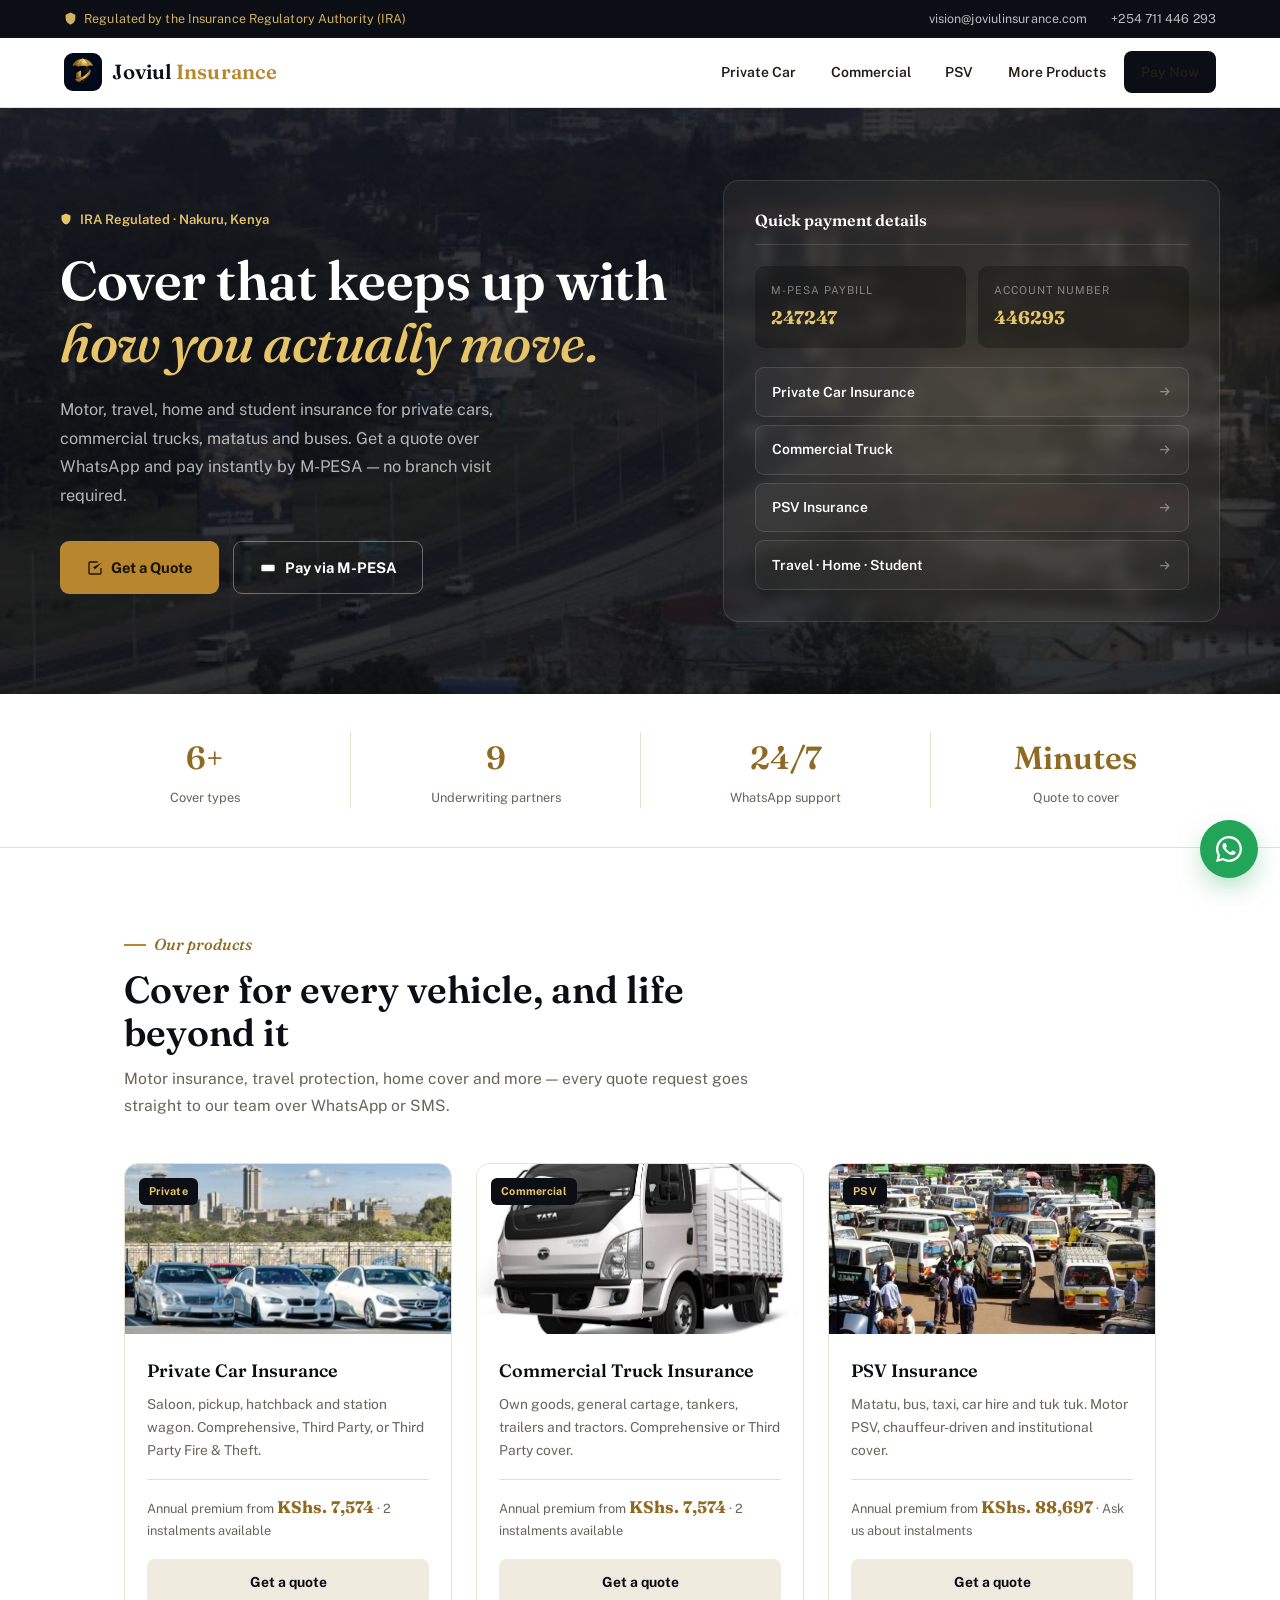
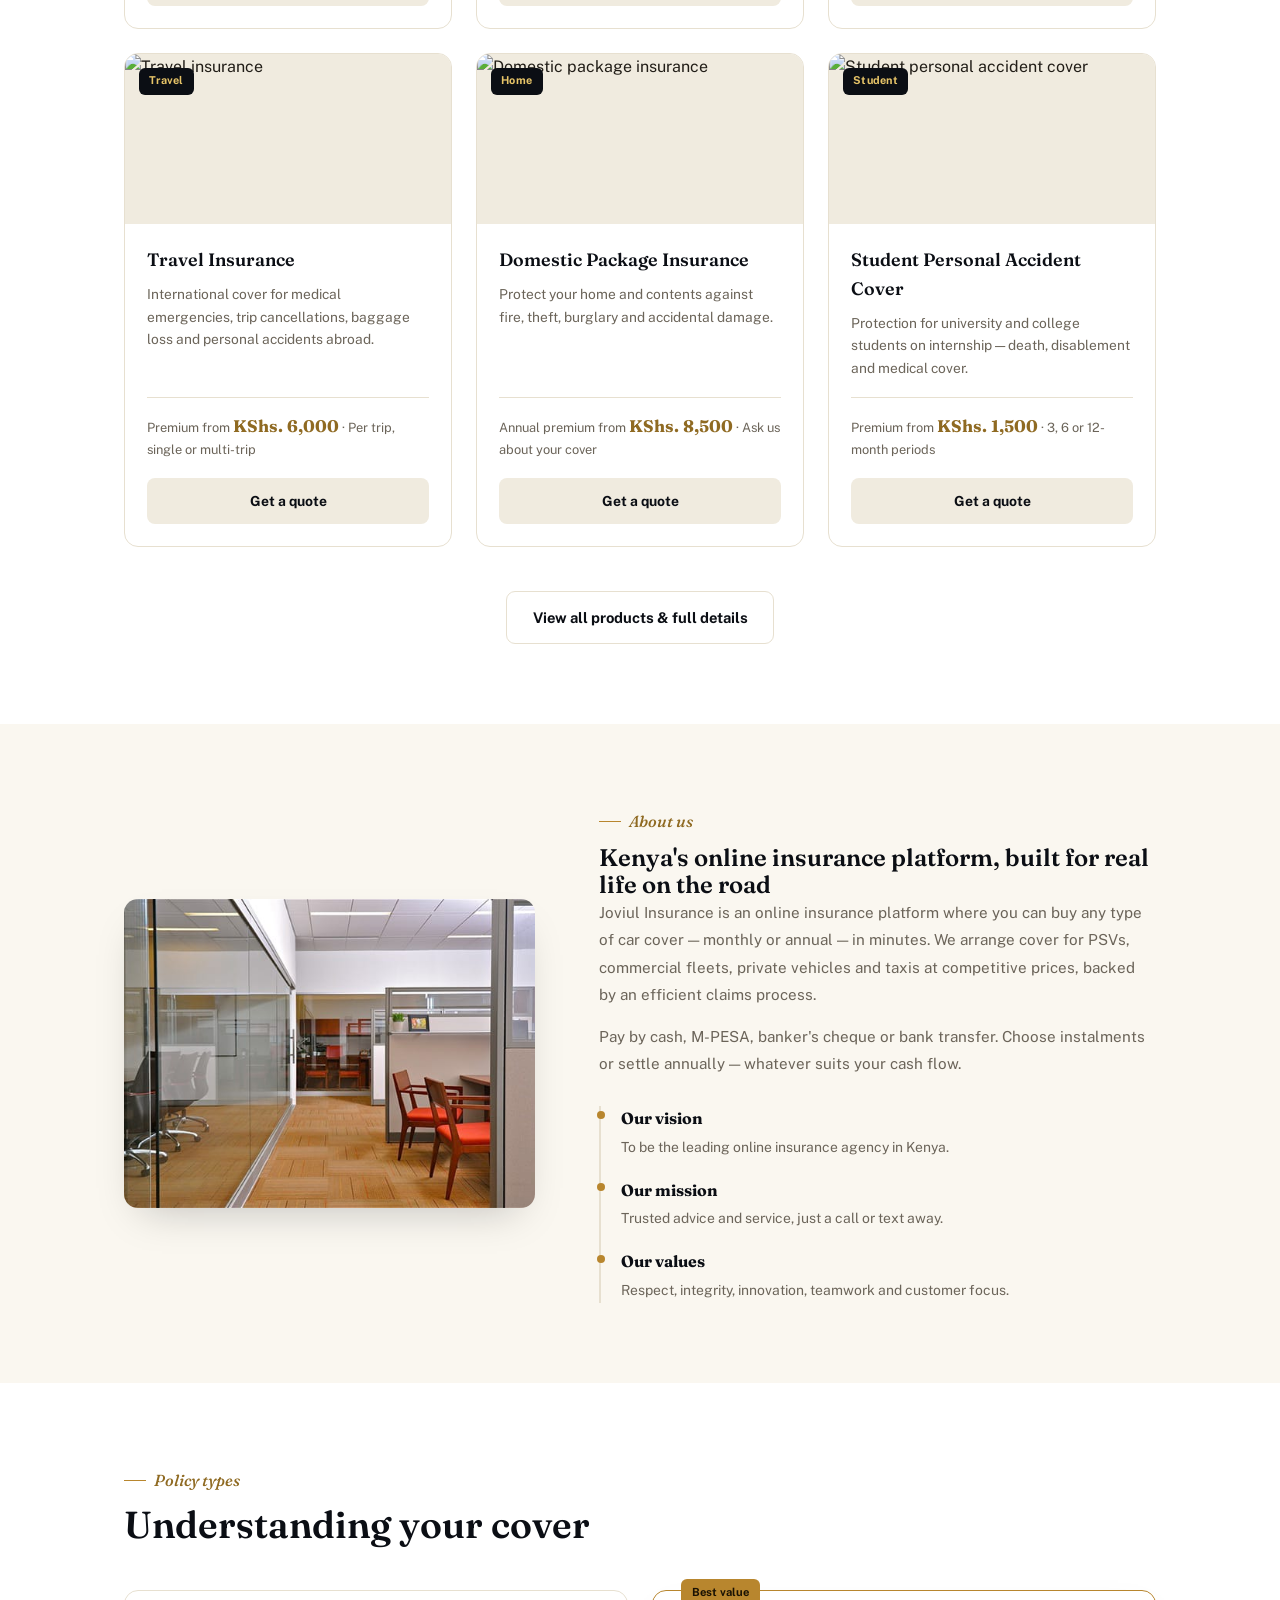
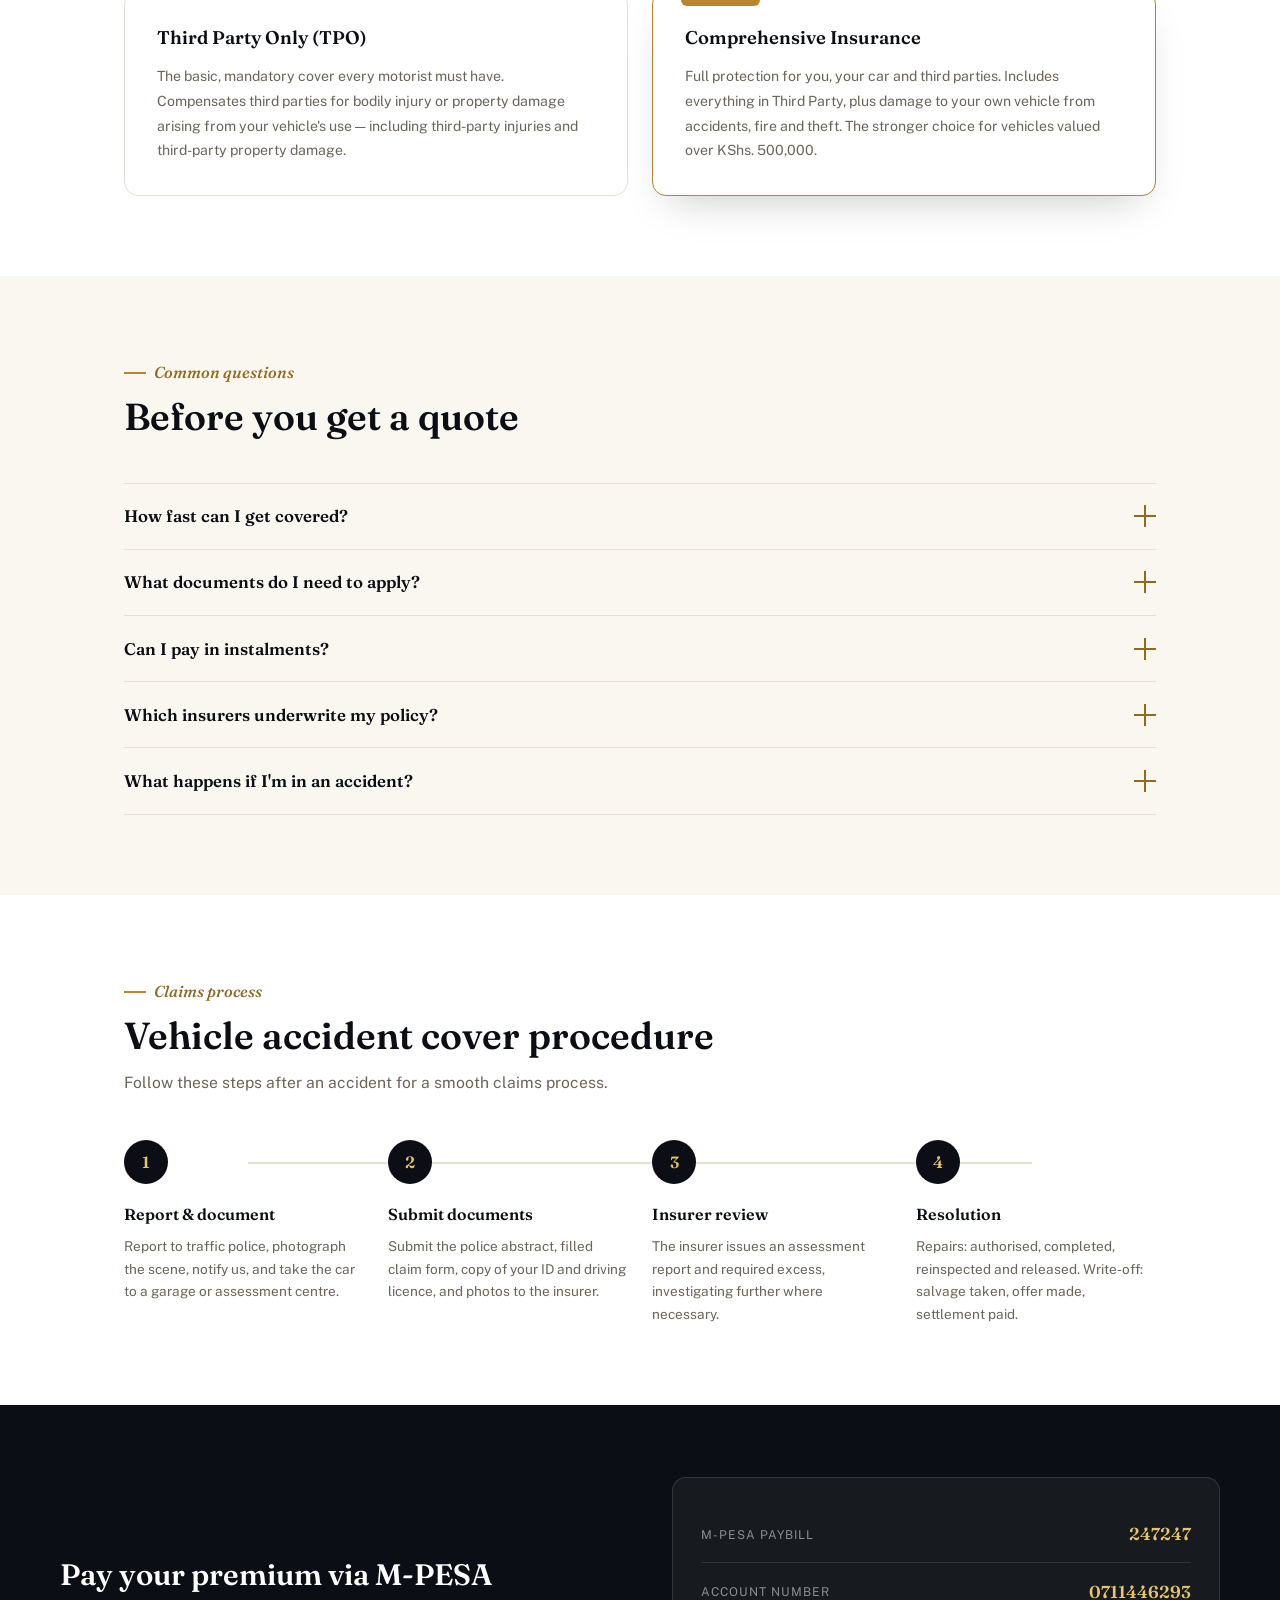
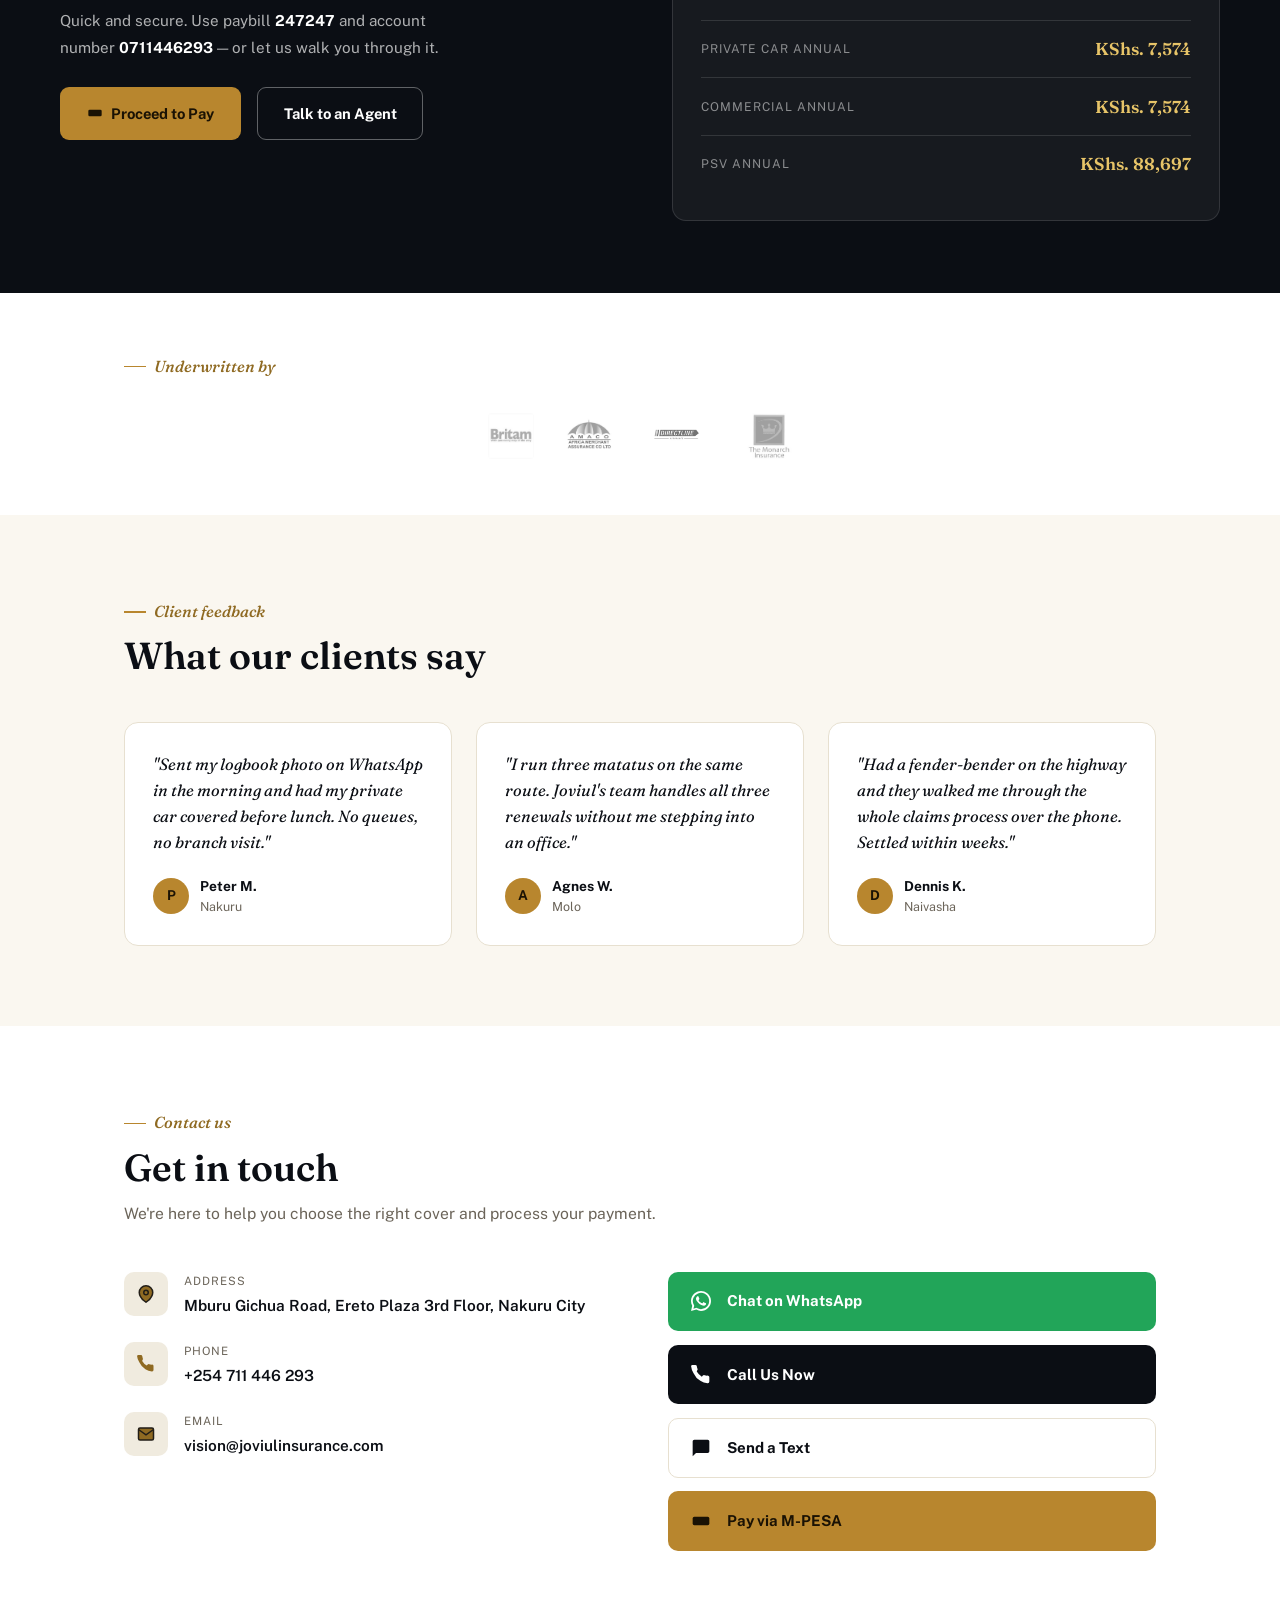
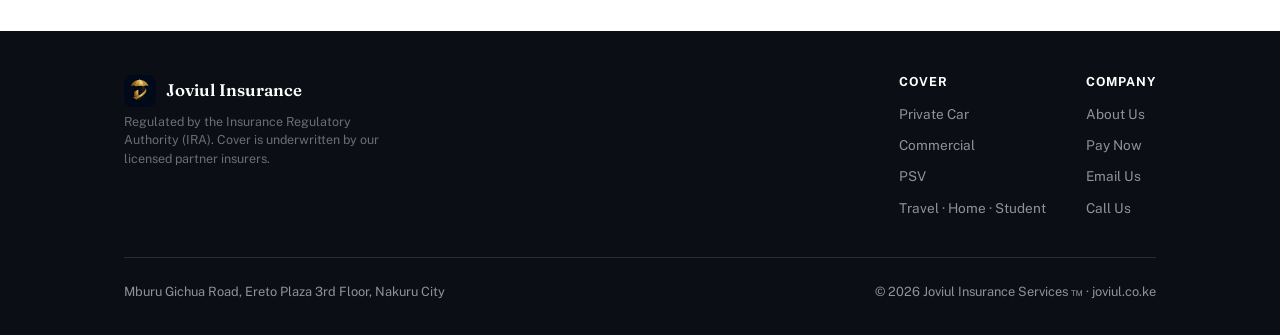
==== commit 1625b523: "Update account number and remove partner logos Updated the account number for M-PESA Paybill and rem" ====
--- a/index.html
+++ b/index.html
@@ -77,7 +77,7 @@
       <h3>Quick payment details</h3>
       <div class="pay-figures">
         <div class="pay-figure"><div class="lbl">M-PESA Paybill</div><div class="val">247247</div></div>
-        <div class="pay-figure"><div class="lbl">Account Number</div><div class="val">0711446293</div></div>
+        <div class="pay-figure"><div class="lbl">Account Number</div><div class="val">446293</div></div>
       </div>
       <div class="quick-links">
         <a href="private.html" class="quick-link">Private Car Insurance <svg width="15" height="15" viewBox="0 0 24 24"><path d="M5 12h14M13 6l6 6-6 6" stroke-width="2" fill="none"/></svg></a>
@@ -303,14 +303,9 @@
     <div class="kicker">Underwritten by</div>
     <div class="partners-row" style="margin-top:1.5rem">
       <img class="partner-logo" src="assets/img/partners/britam.jpg" alt="Britam">
-      <img class="partner-logo" src="assets/img/partners/apa.jpg" alt="APA Insurance">
-      <img class="partner-logo" src="assets/img/partners/kenya-orient.jpg" alt="Kenya Orient Insurance">
-      <img class="partner-logo" src="assets/img/partners/icea-lion.jpg" alt="ICEA LION Group">
       <img class="partner-logo" src="assets/img/partners/amaco.jpg" alt="AMACO">
       <img class="partner-logo" src="assets/img/partners/directline.jpg" alt="DirectLine Assurance">
       <img class="partner-logo" src="assets/img/partners/monarch.jpg" alt="The Monarch Insurance">
-      <img class="partner-logo" src="assets/img/partners/trident.jpg" alt="Trident Insurance">
-      <img class="partner-logo" src="assets/img/partners/kenyan-alliance.jpg" alt="Kenyan Alliance Insurance">
     </div>
   </div>
 </section>
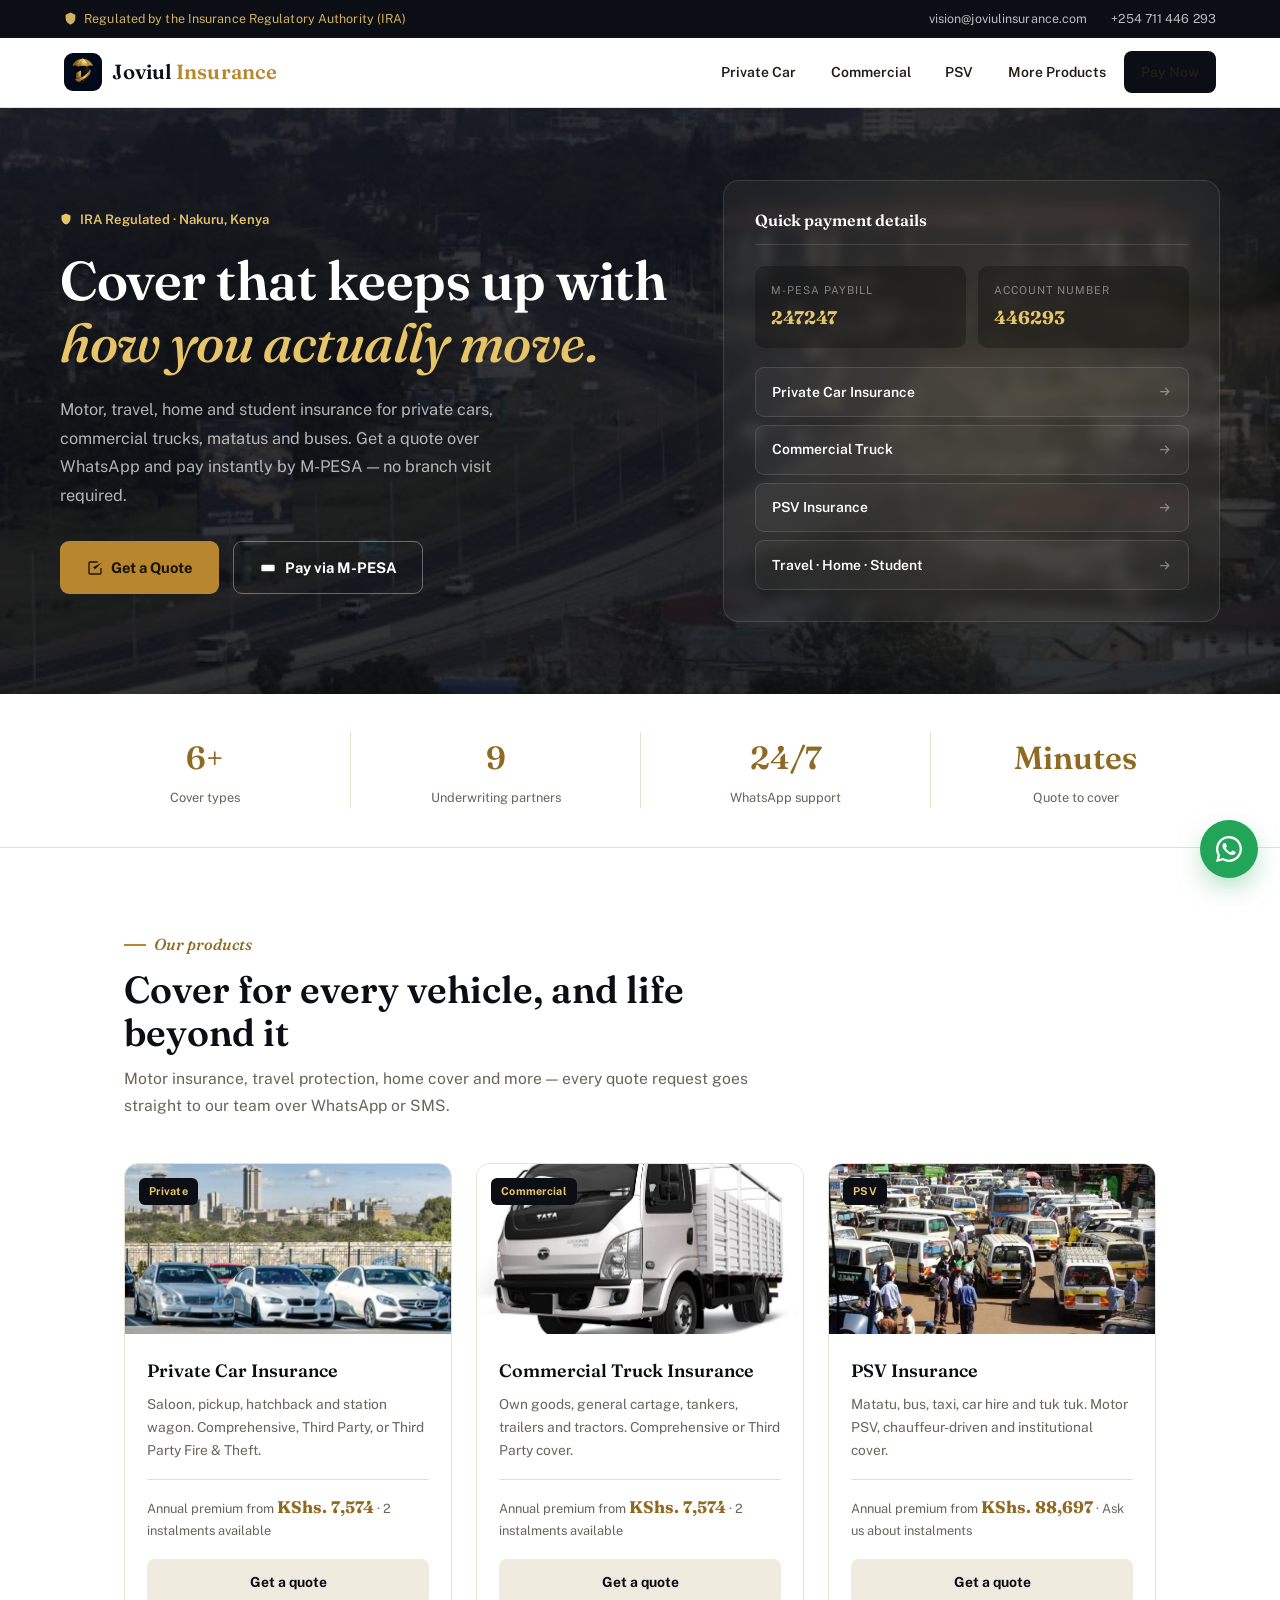
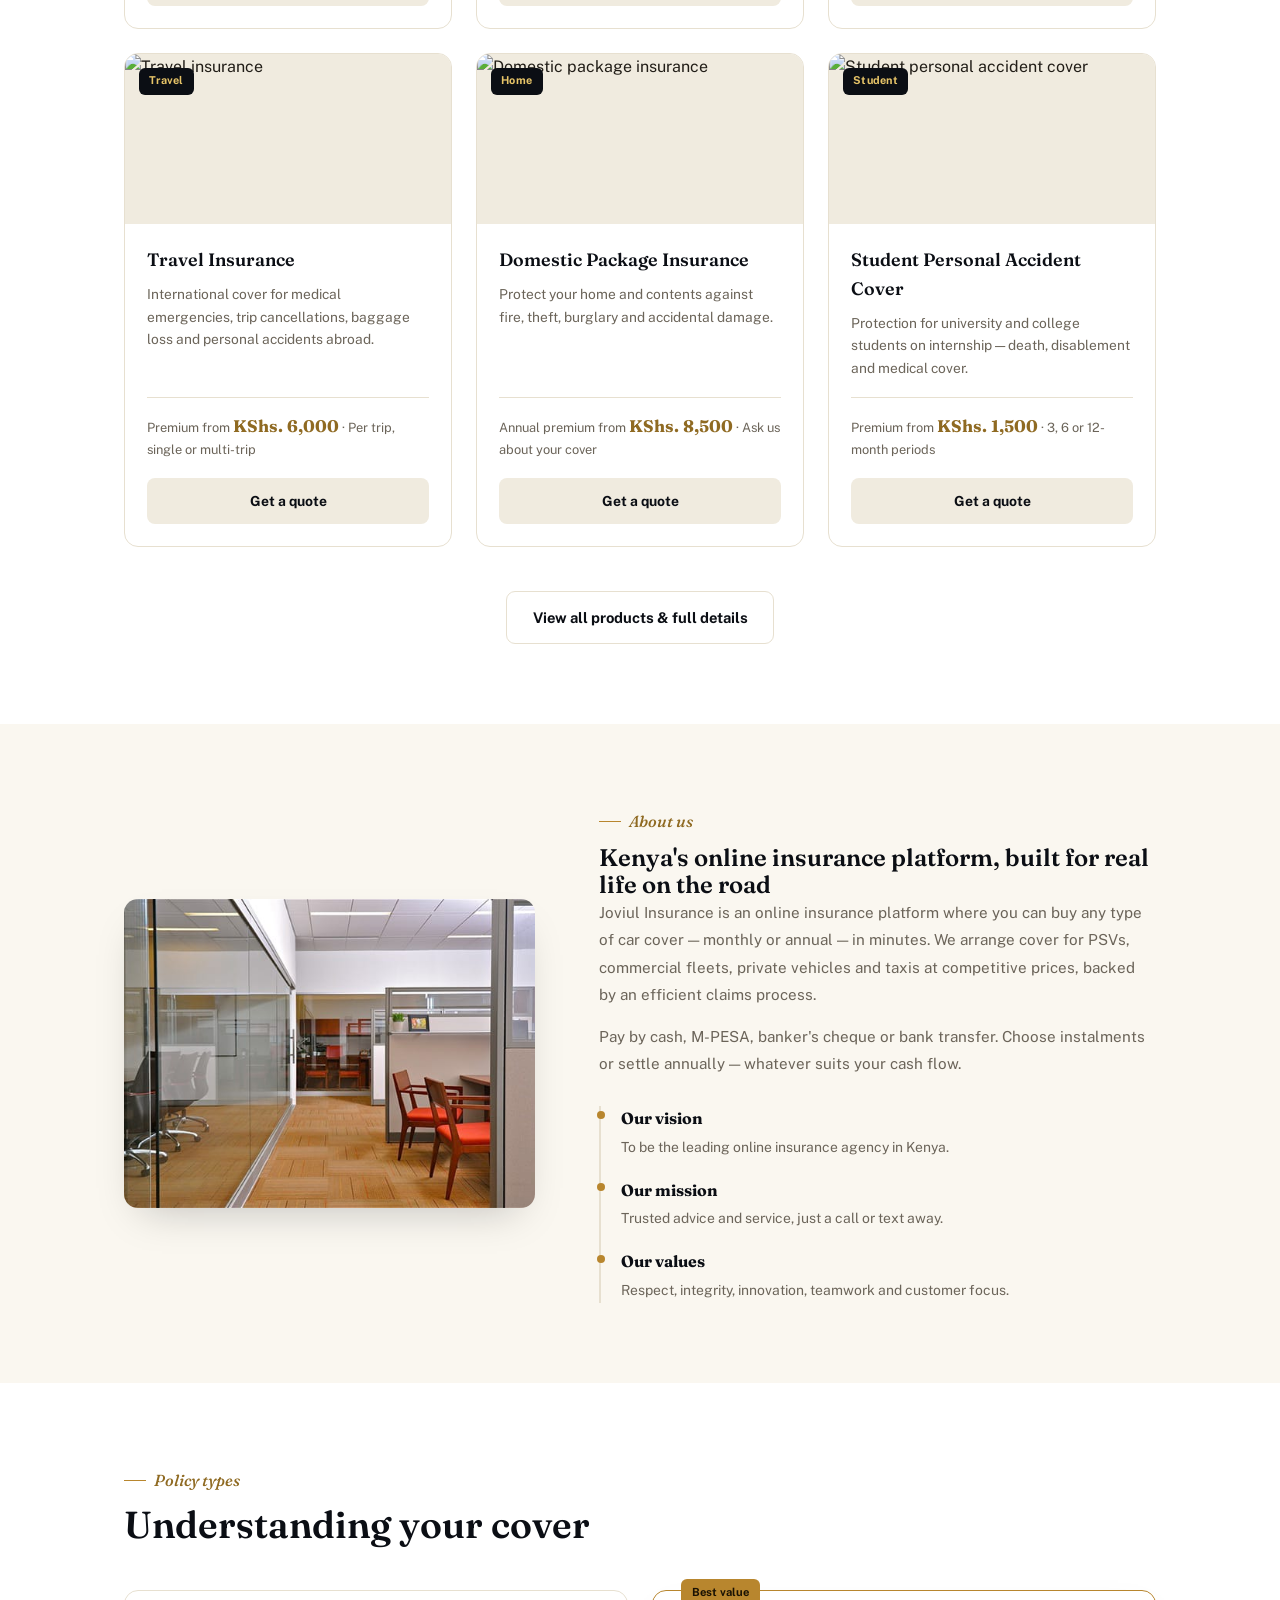
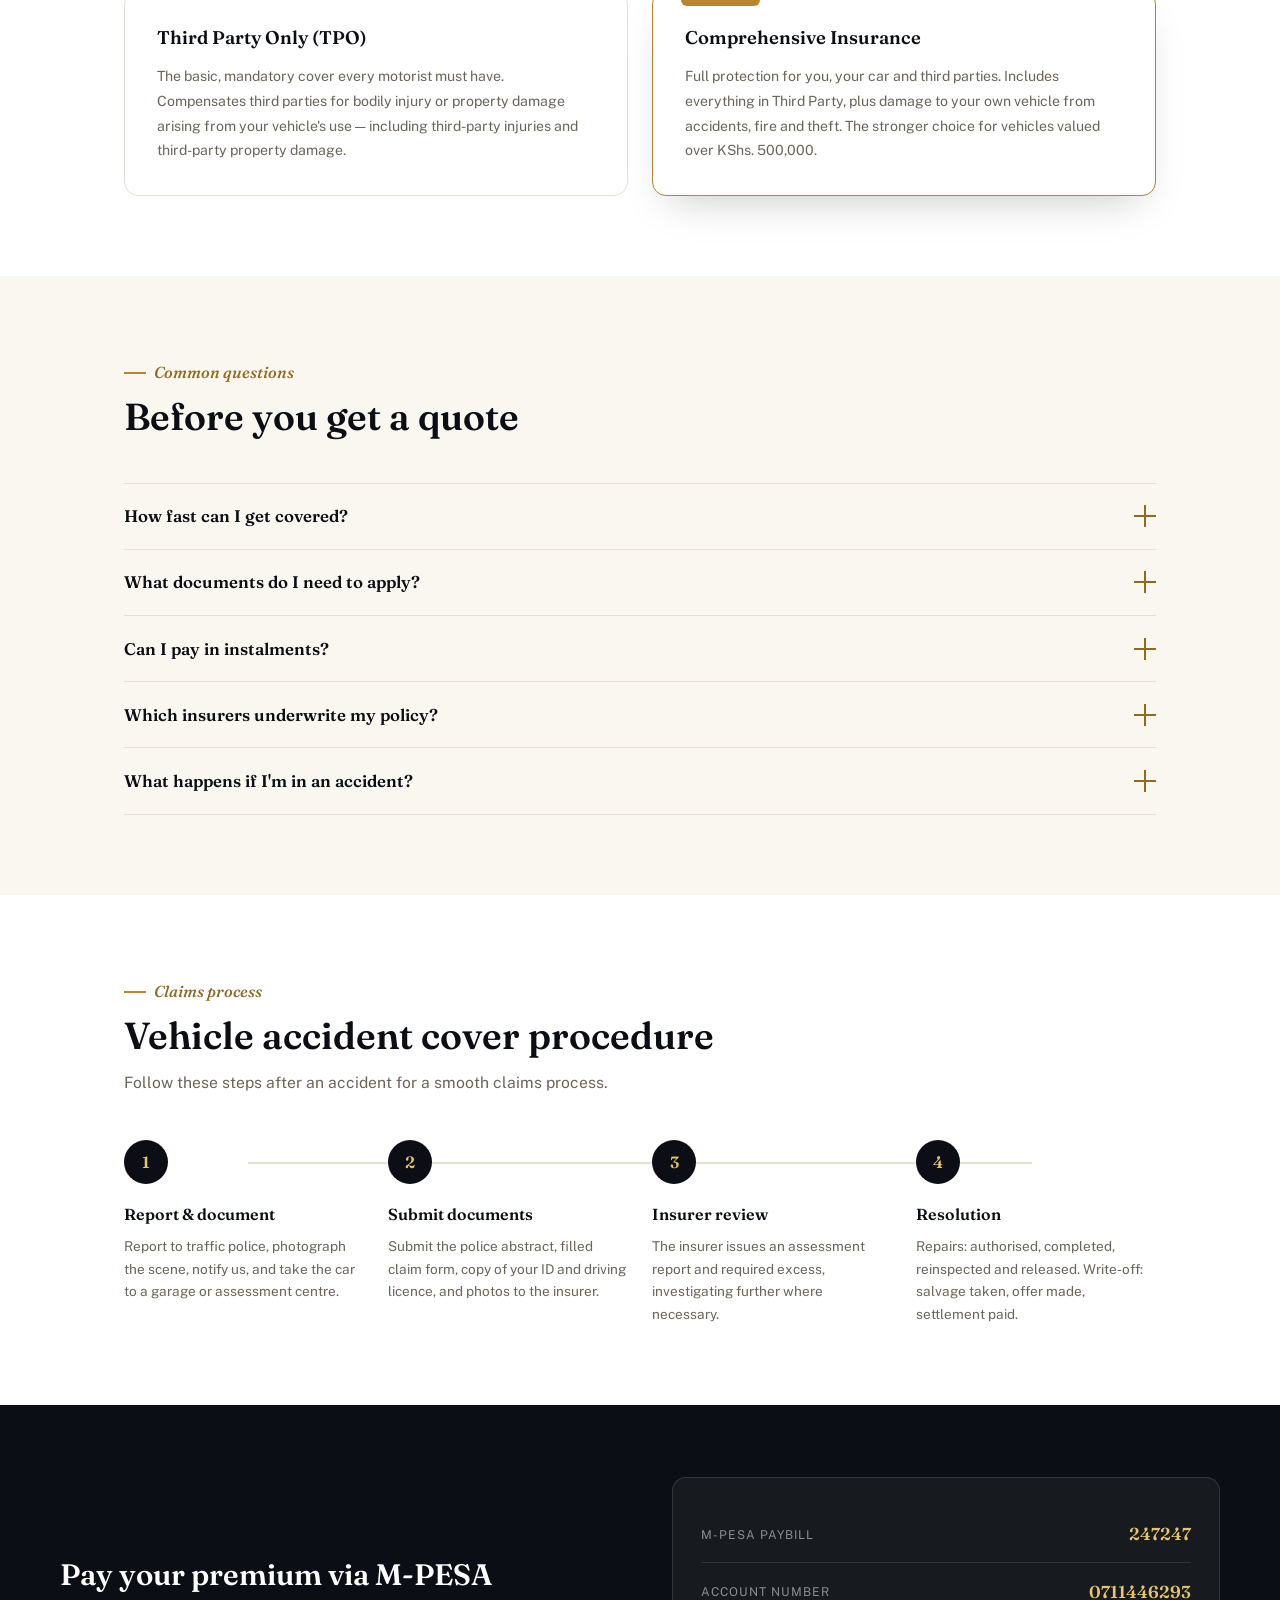
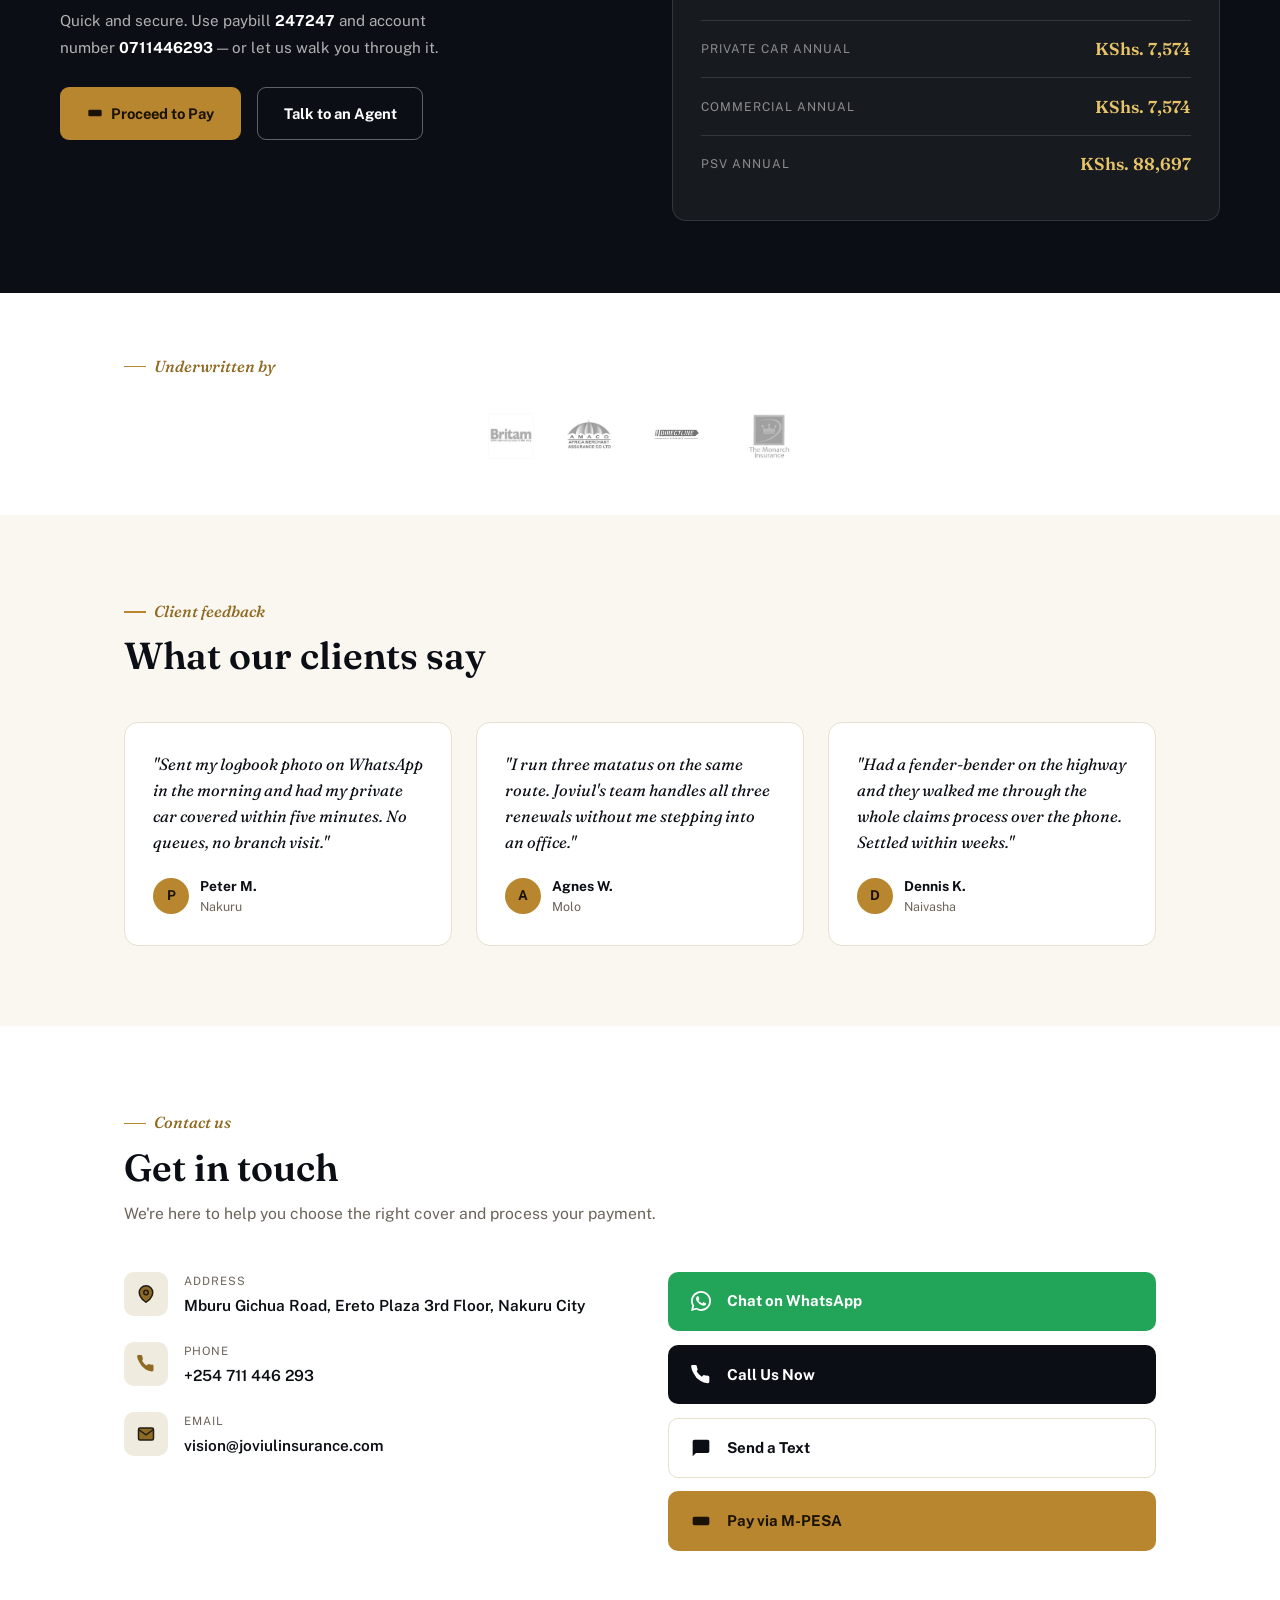
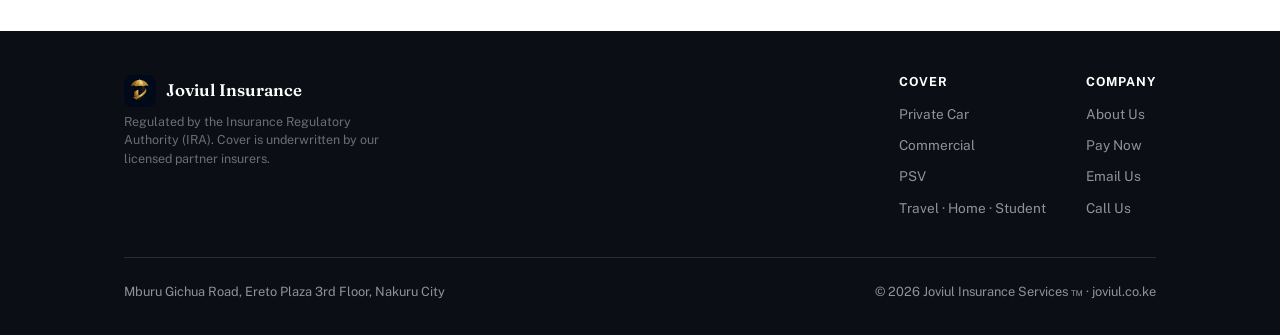
==== commit 61fcfb25: "Update testimonial quote for clarity" ====
--- a/index.html
+++ b/index.html
@@ -320,7 +320,7 @@
     <!-- Sample quotes — swap in real client feedback as it comes in -->
     <div class="testi-grid">
       <div class="testi-card">
-        <p class="testi-quote">"Sent my logbook photo on WhatsApp in the morning and had my private car covered before lunch. No queues, no branch visit."</p>
+        <p class="testi-quote">"Sent my logbook photo on WhatsApp in the morning and had my private car covered within five minutes. No queues, no branch visit."</p>
         <div class="testi-who"><div class="testi-avatar">P</div><div><div class="testi-name">Peter M.</div><div class="testi-loc">Nakuru</div></div></div>
       </div>
       <div class="testi-card">
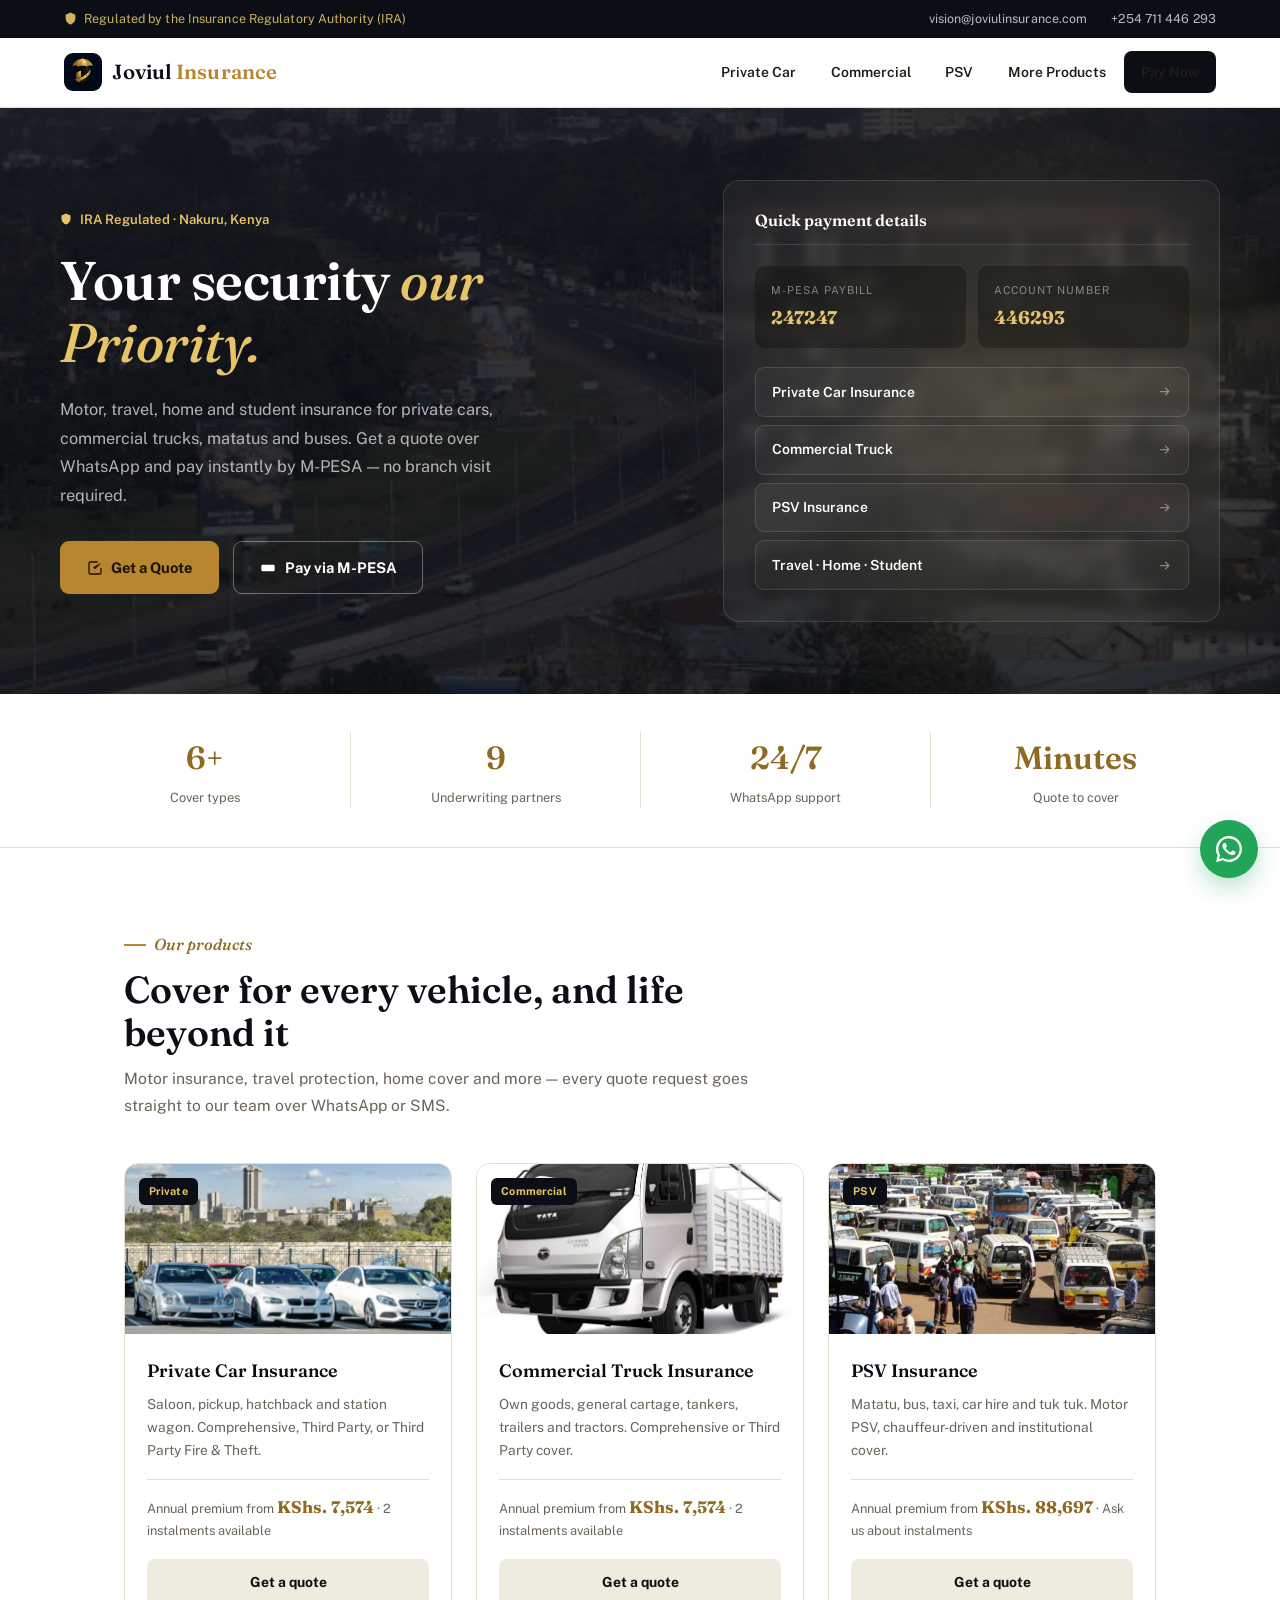
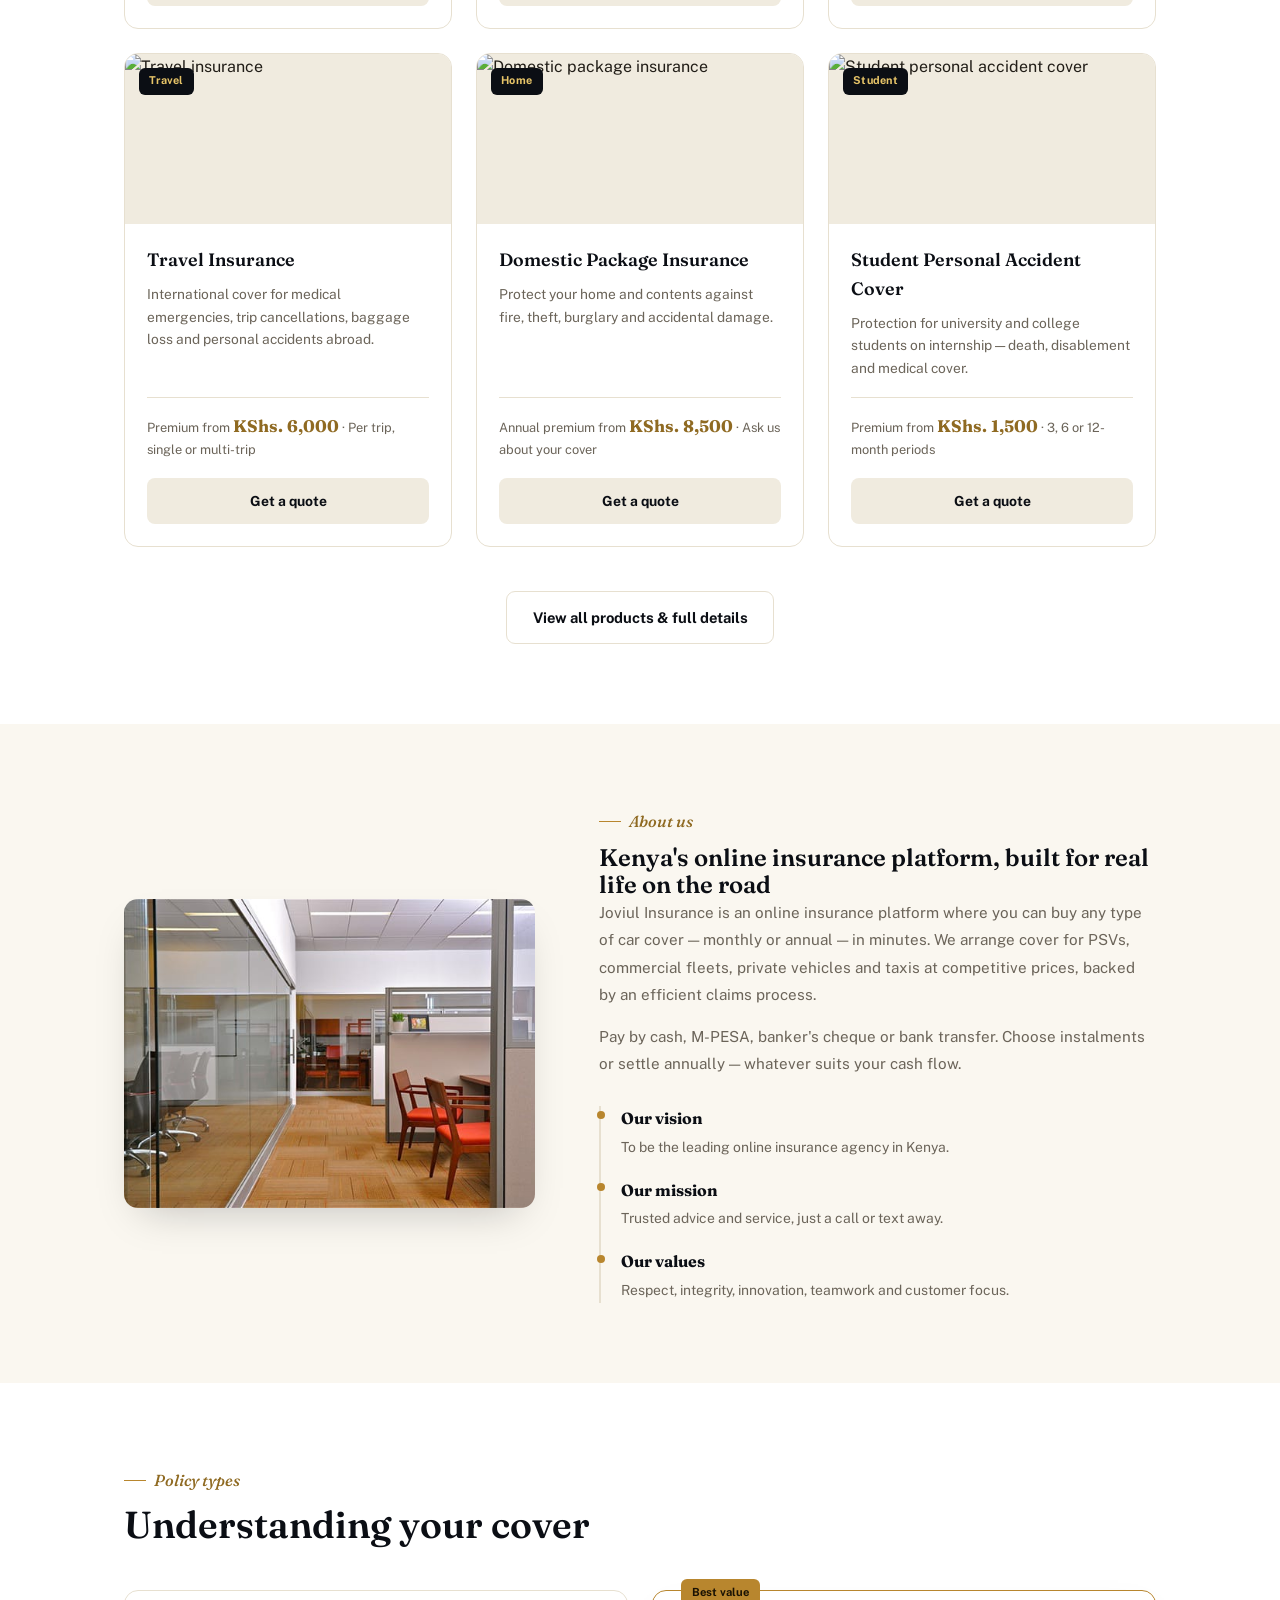
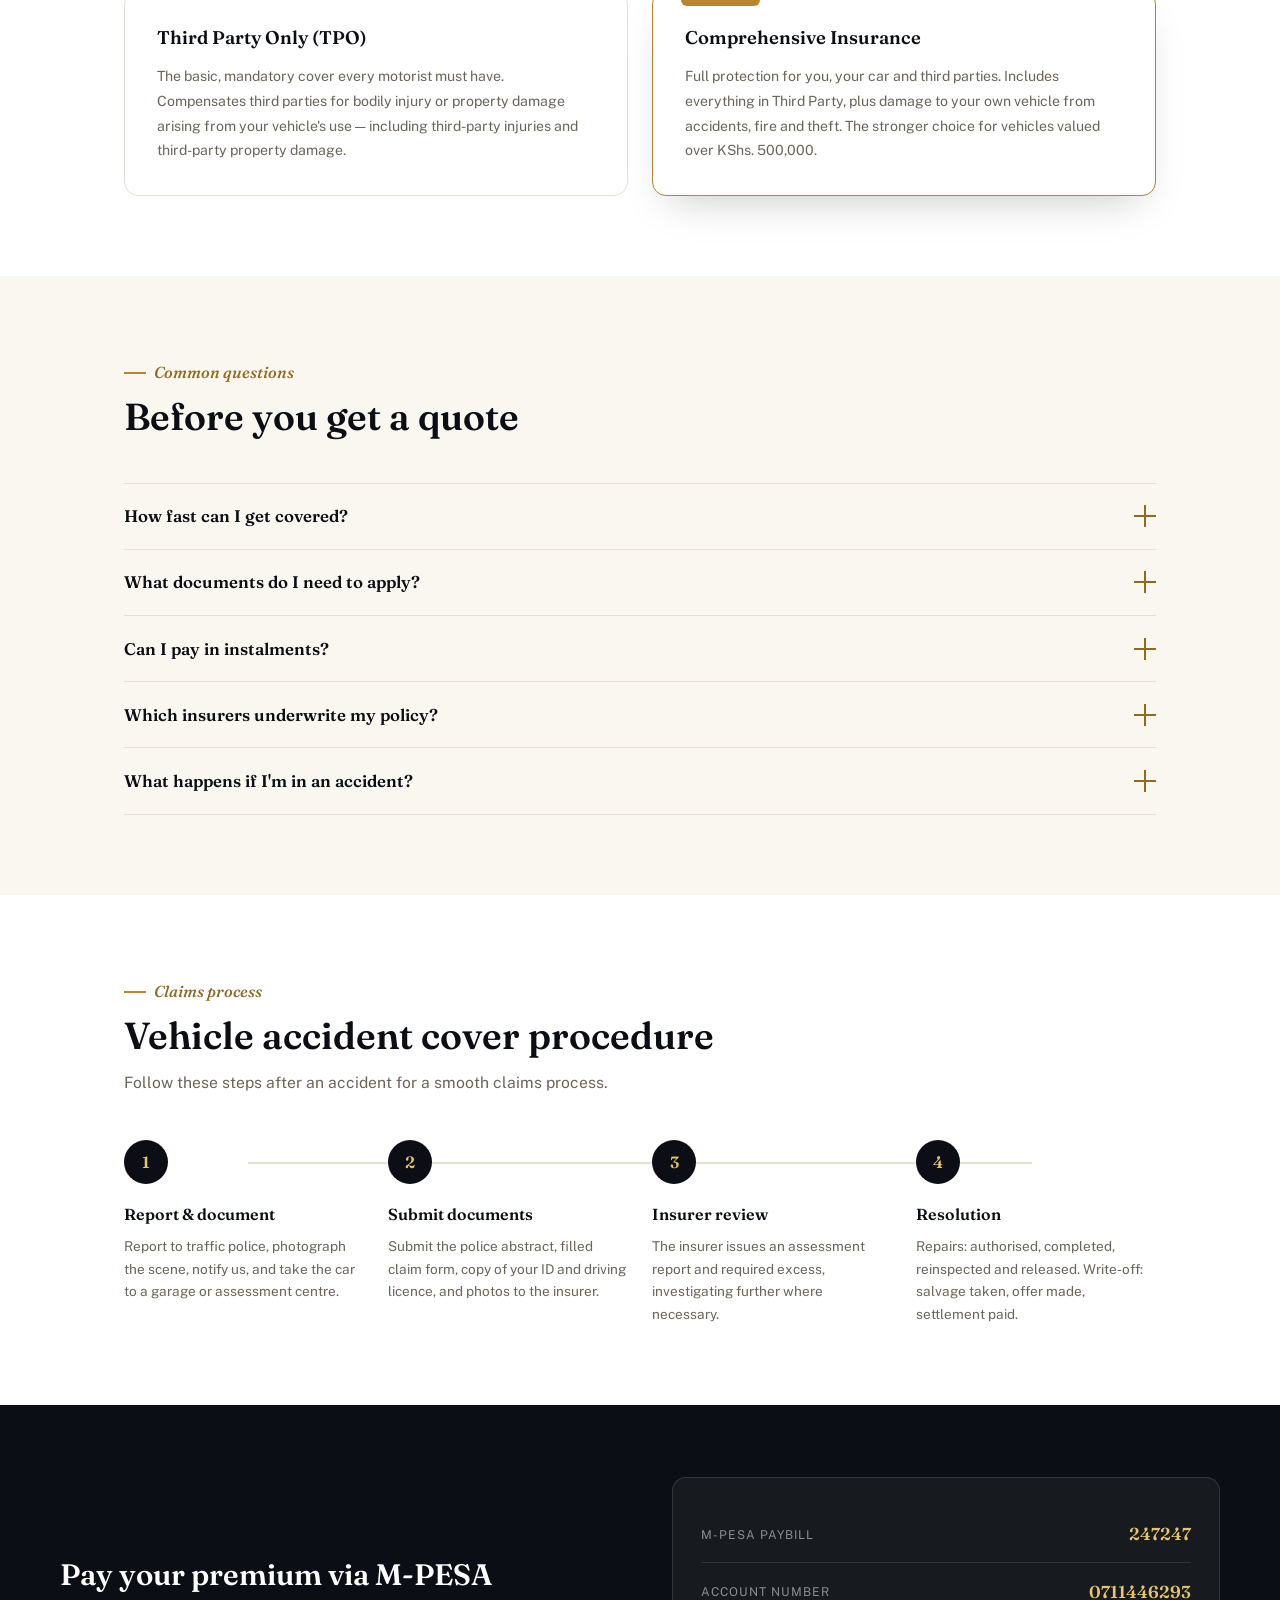
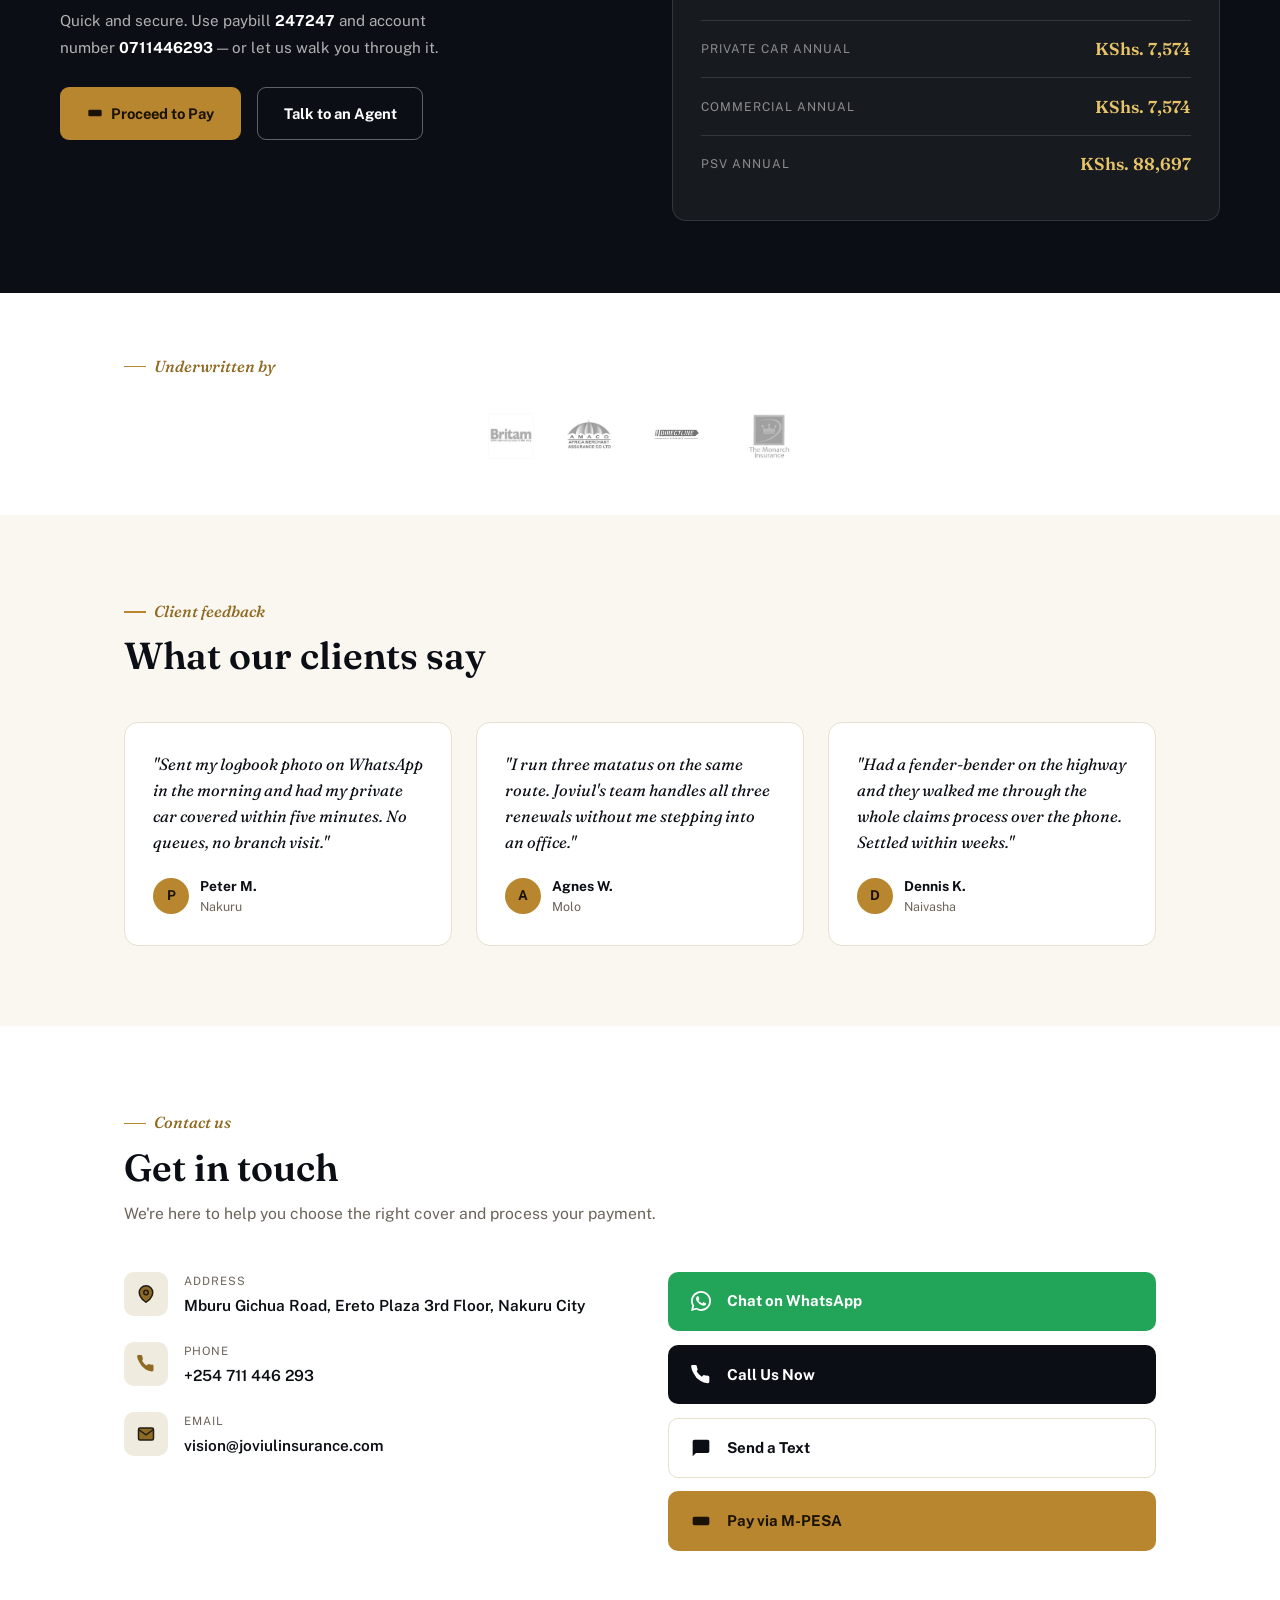
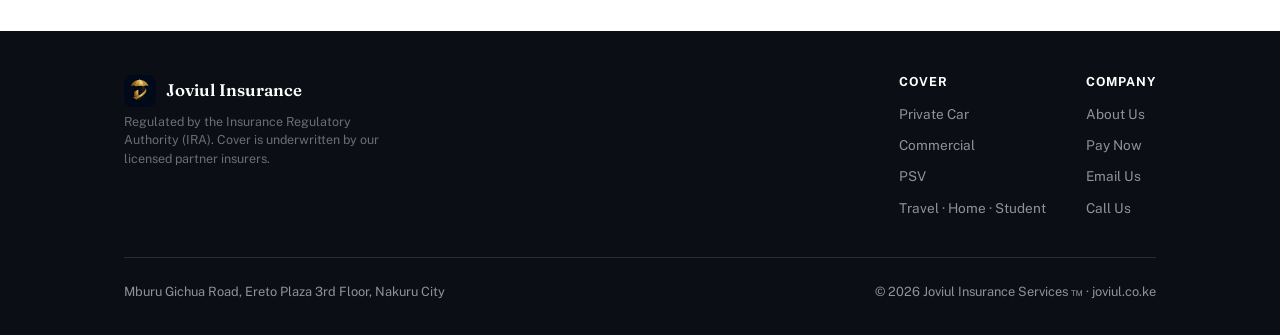
==== commit 1d875aa2: "Update header text for security emphasis" ====
--- a/index.html
+++ b/index.html
@@ -60,7 +60,7 @@
         <svg width="12" height="12" viewBox="0 0 24 24"><path d="M12 1L3 5v6c0 5.55 3.84 10.74 9 12 5.16-1.26 9-6.45 9-12V5l-9-4z"/></svg>
         IRA Regulated · Nakuru, Kenya
       </div>
-      <h1>Cover that keeps up with <span class="accent">how you actually move.</span></h1>
+      <h1>Your security <span class="accent"> our Priority.</span></h1>
       <p class="hero-sub">Motor, travel, home and student insurance for private cars, commercial trucks, matatus and buses. Get a quote over WhatsApp and pay instantly by M-PESA — no branch visit required.</p>
       <div class="hero-ctas">
         <a href="private.html" class="btn btn-gold">
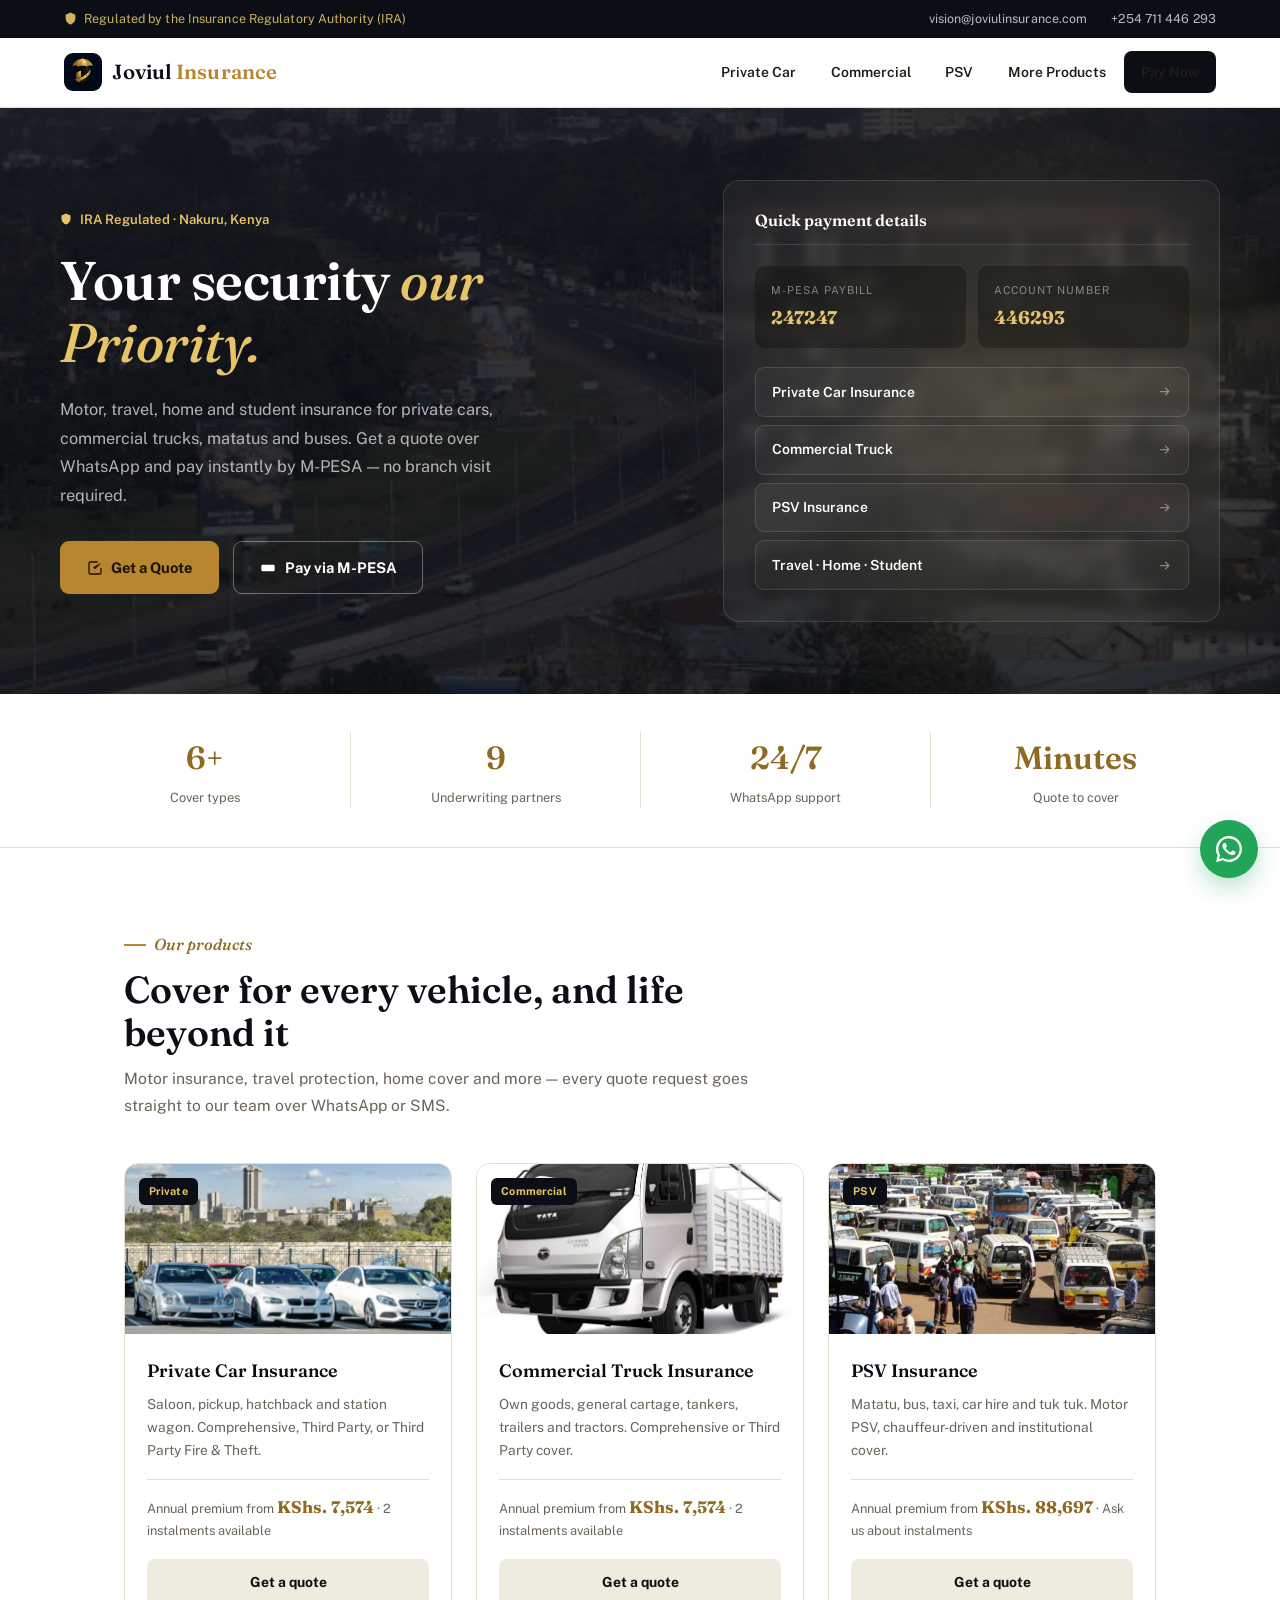
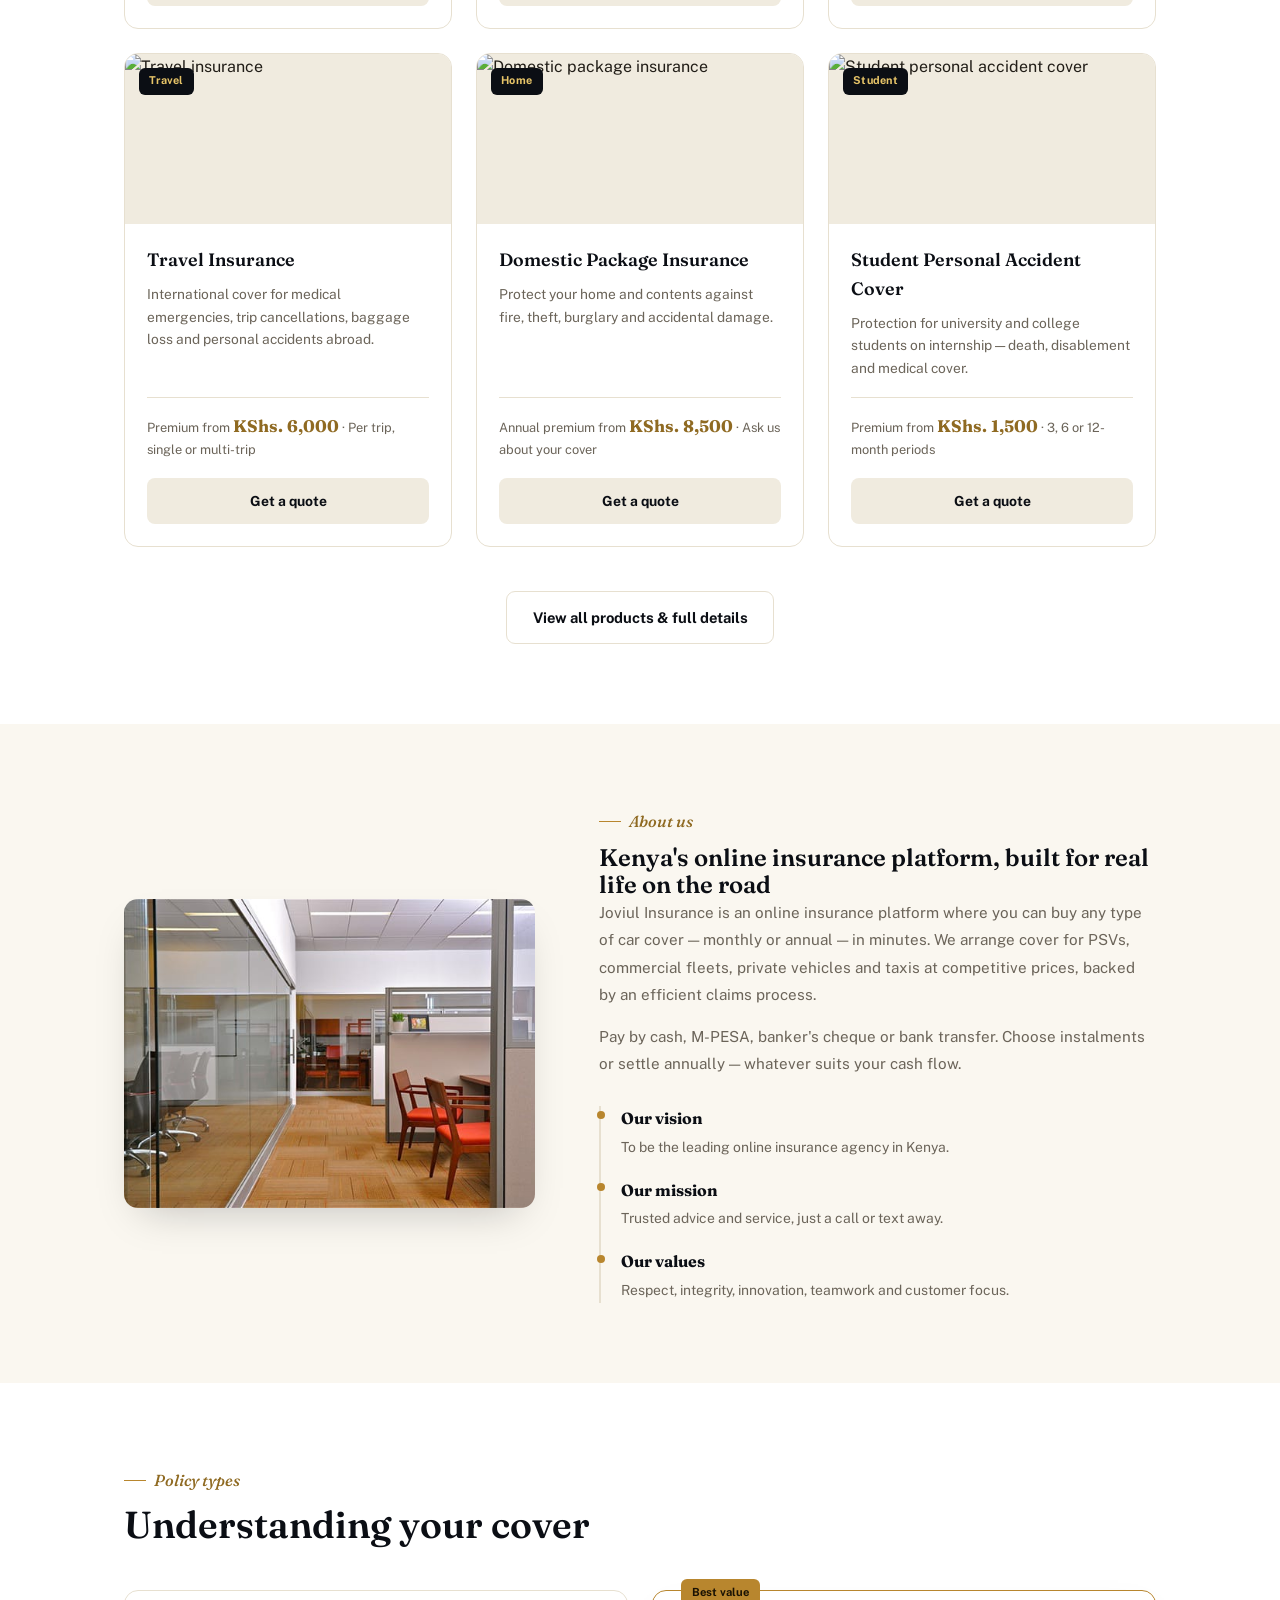
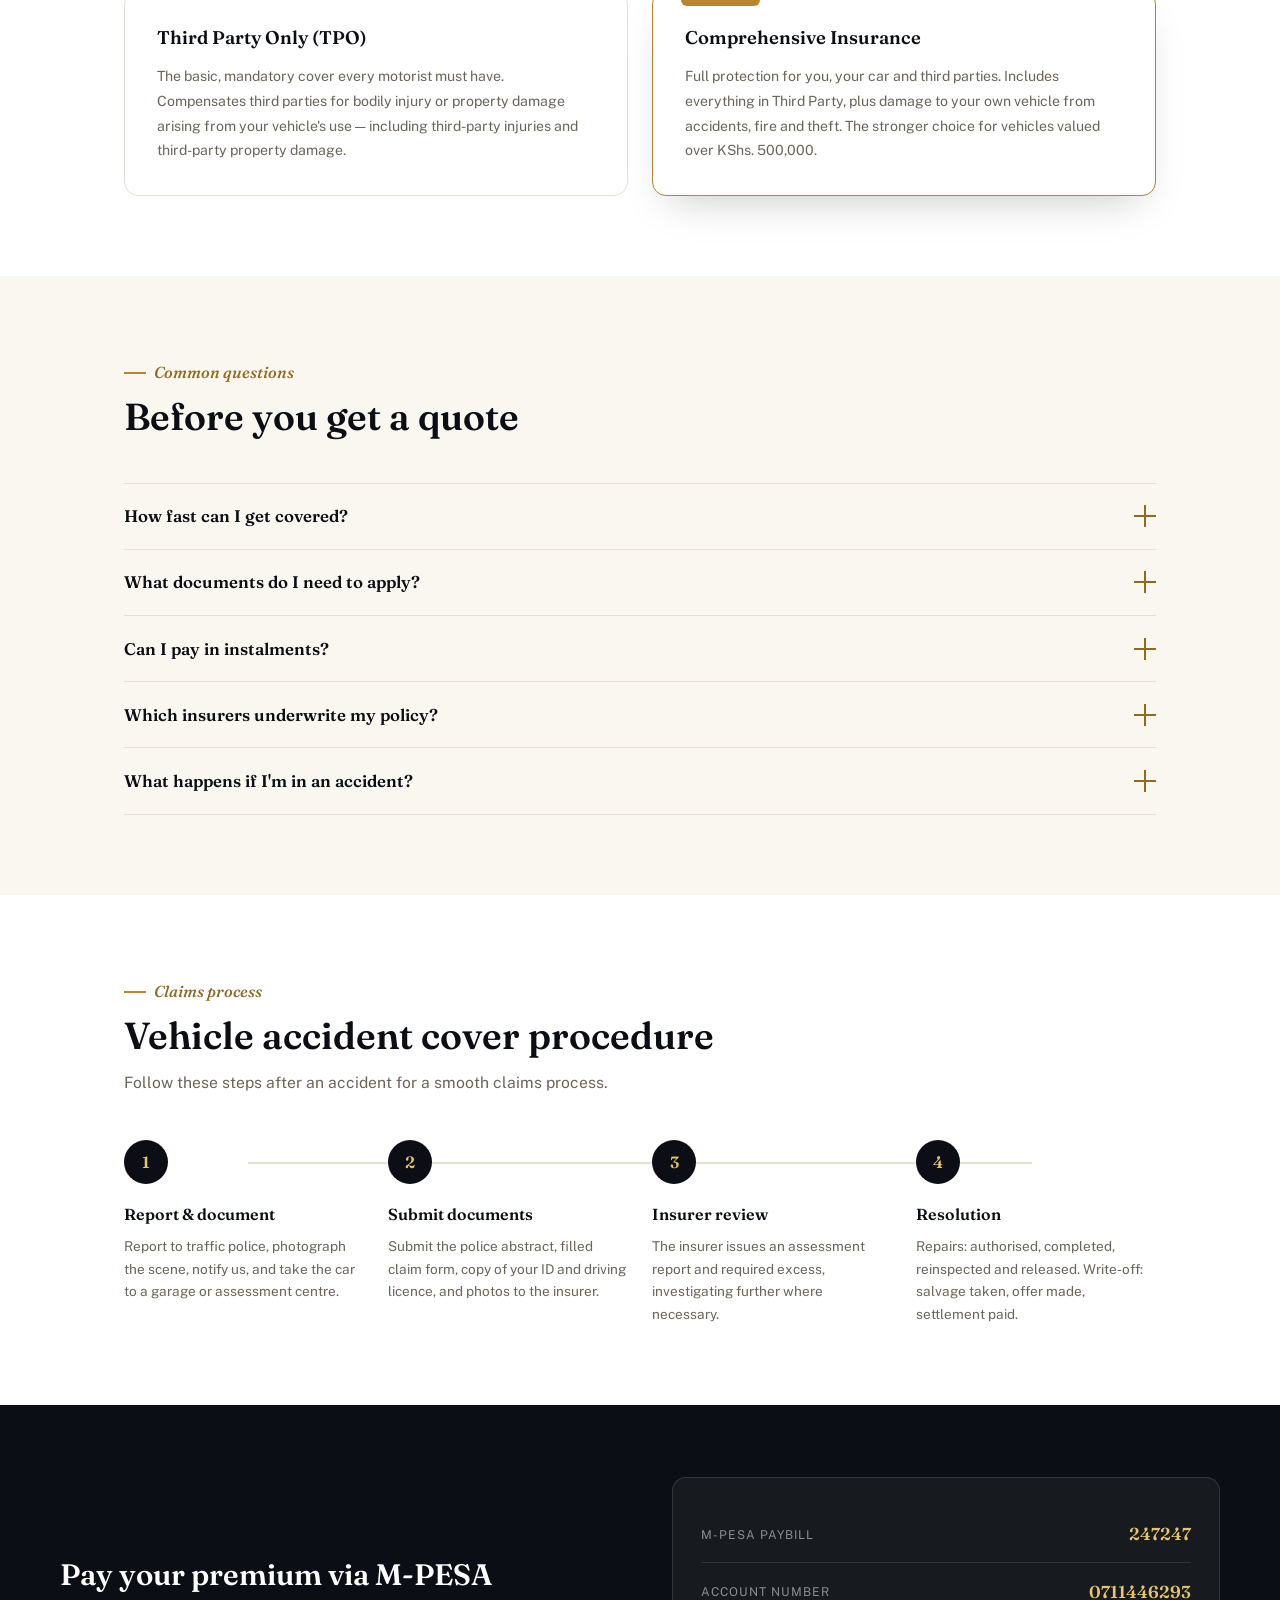
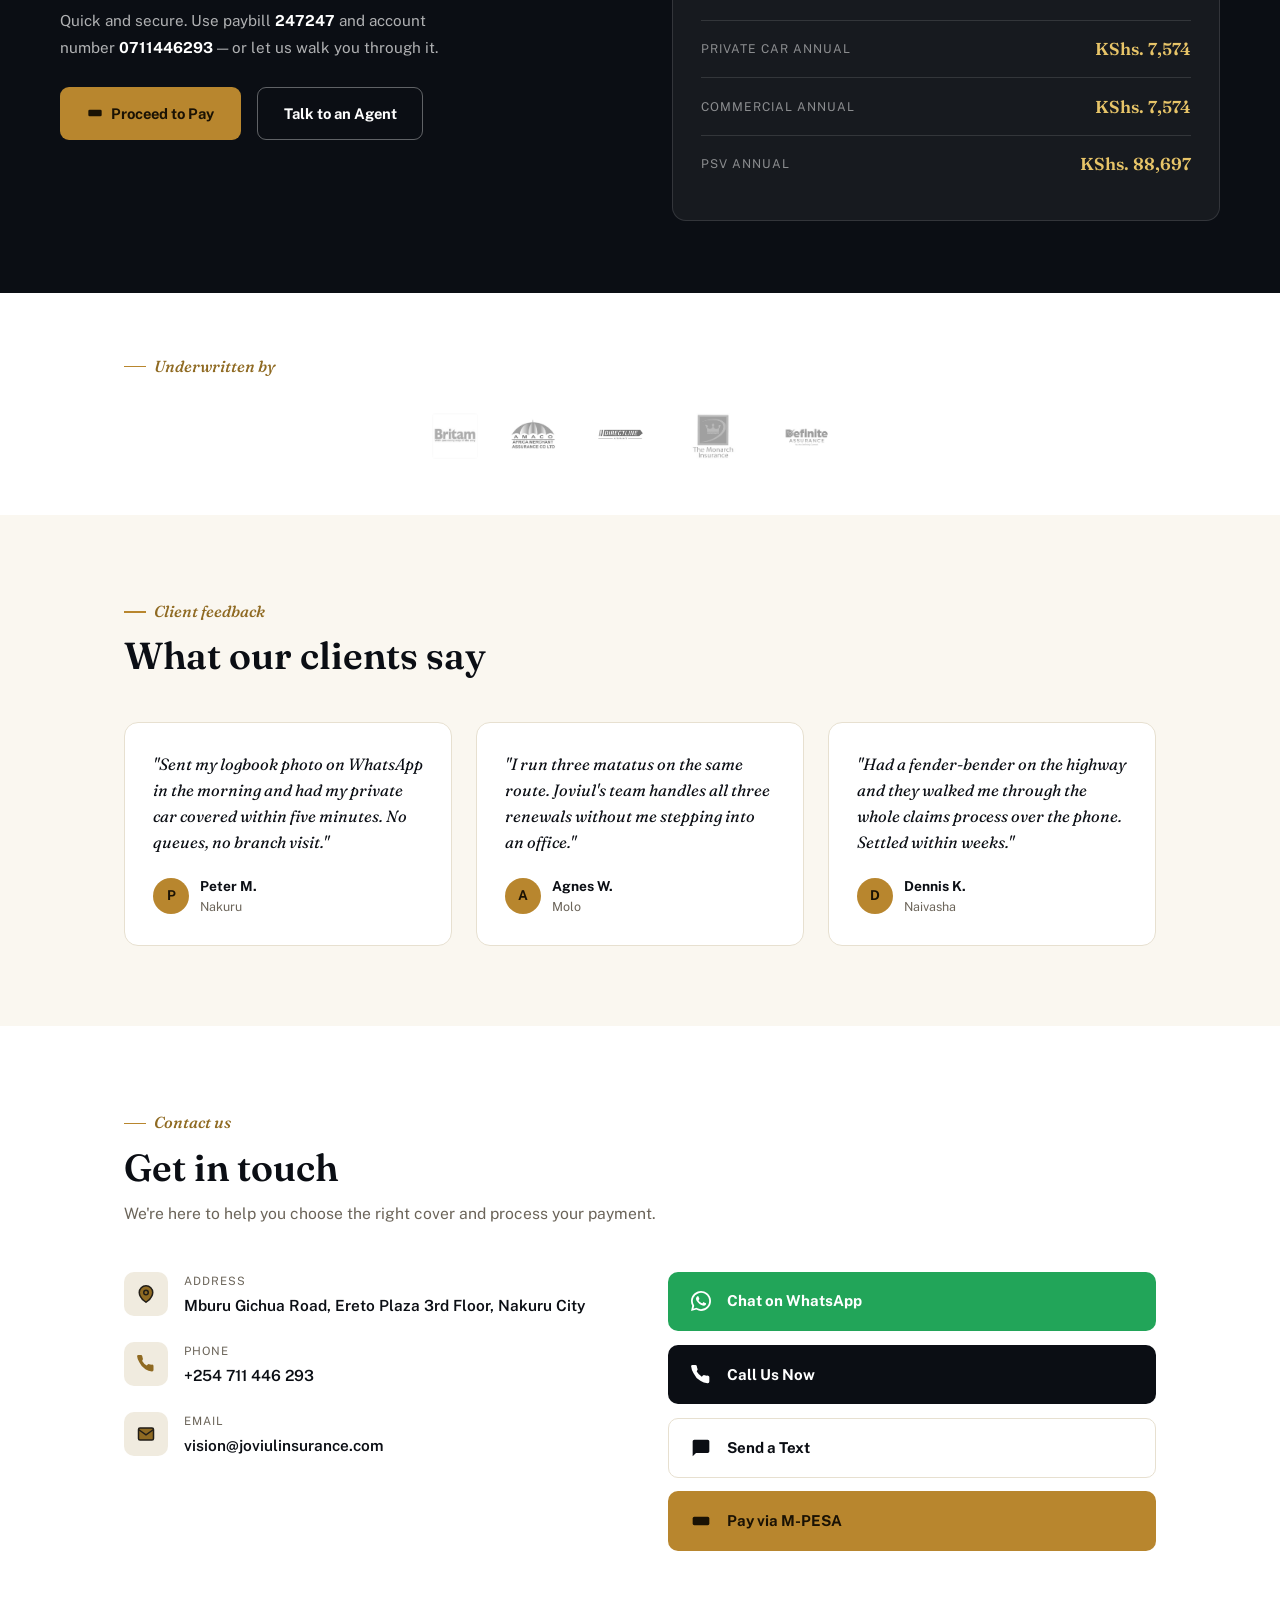
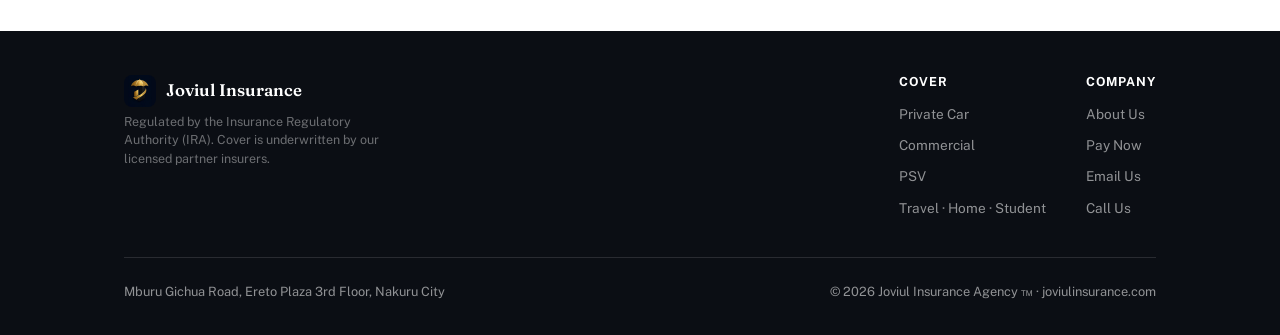
==== commit 375dae47: "Update insurer list and footer information" ====
--- a/index.html
+++ b/index.html
@@ -230,7 +230,7 @@
       </div>
       <div class="faq-item">
         <button class="faq-q">Which insurers underwrite my policy?<span class="plus"></span></button>
-        <div class="faq-a"><p>We place your cover with one of our licensed underwriting partners — including Britam, APA, Kenya Orient, ICEA Lion, AMACO, DirectLine, Monarch, Trident and Kenyan Alliance — depending on the best fit for your vehicle and budget.</p></div>
+        <div class="faq-a"><p>We place your cover with one of our licensed underwriting partners — including Britam, AMACO, DirectLine, Monarch, and Definite — depending on the best fit for your vehicle and budget.</p></div>
       </div>
       <div class="faq-item">
         <button class="faq-q">What happens if I'm in an accident?<span class="plus"></span></button>
@@ -306,6 +306,7 @@
       <img class="partner-logo" src="assets/img/partners/amaco.jpg" alt="AMACO">
       <img class="partner-logo" src="assets/img/partners/directline.jpg" alt="DirectLine Assurance">
       <img class="partner-logo" src="assets/img/partners/monarch.jpg" alt="The Monarch Insurance">
+      <img class="partner-logo" src="assets/img/partners/definite.jpeg" alt="definite">
     </div>
   </div>
 </section>
@@ -406,7 +407,7 @@
     </div>
     <div class="footer-bottom">
       <span>Mburu Gichua Road, Ereto Plaza 3rd Floor, Nakuru City</span>
-      <span>© 2026 Joviul Insurance Services ™ · joviul.co.ke</span>
+      <span>© 2026 Joviul Insurance Agency ™ · joviulinsurance.com</span>
     </div>
   </div>
 </footer>
